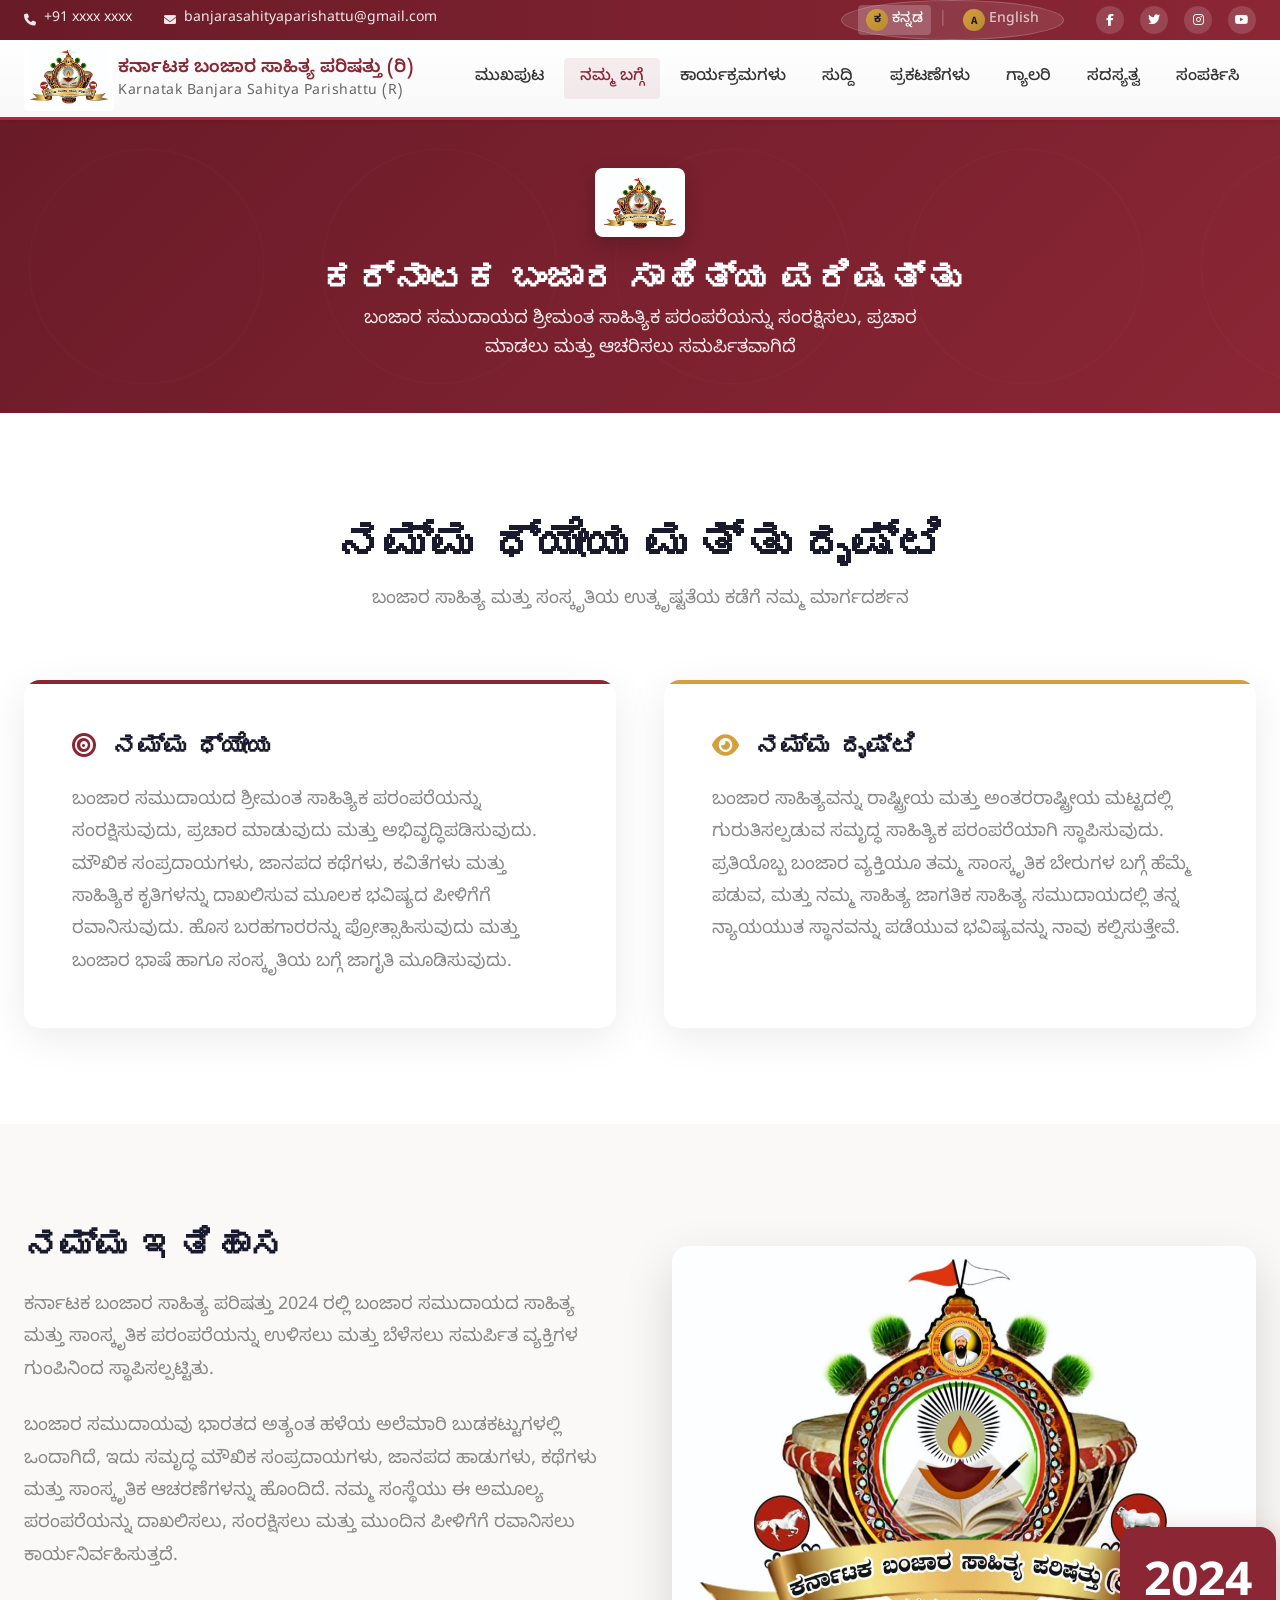
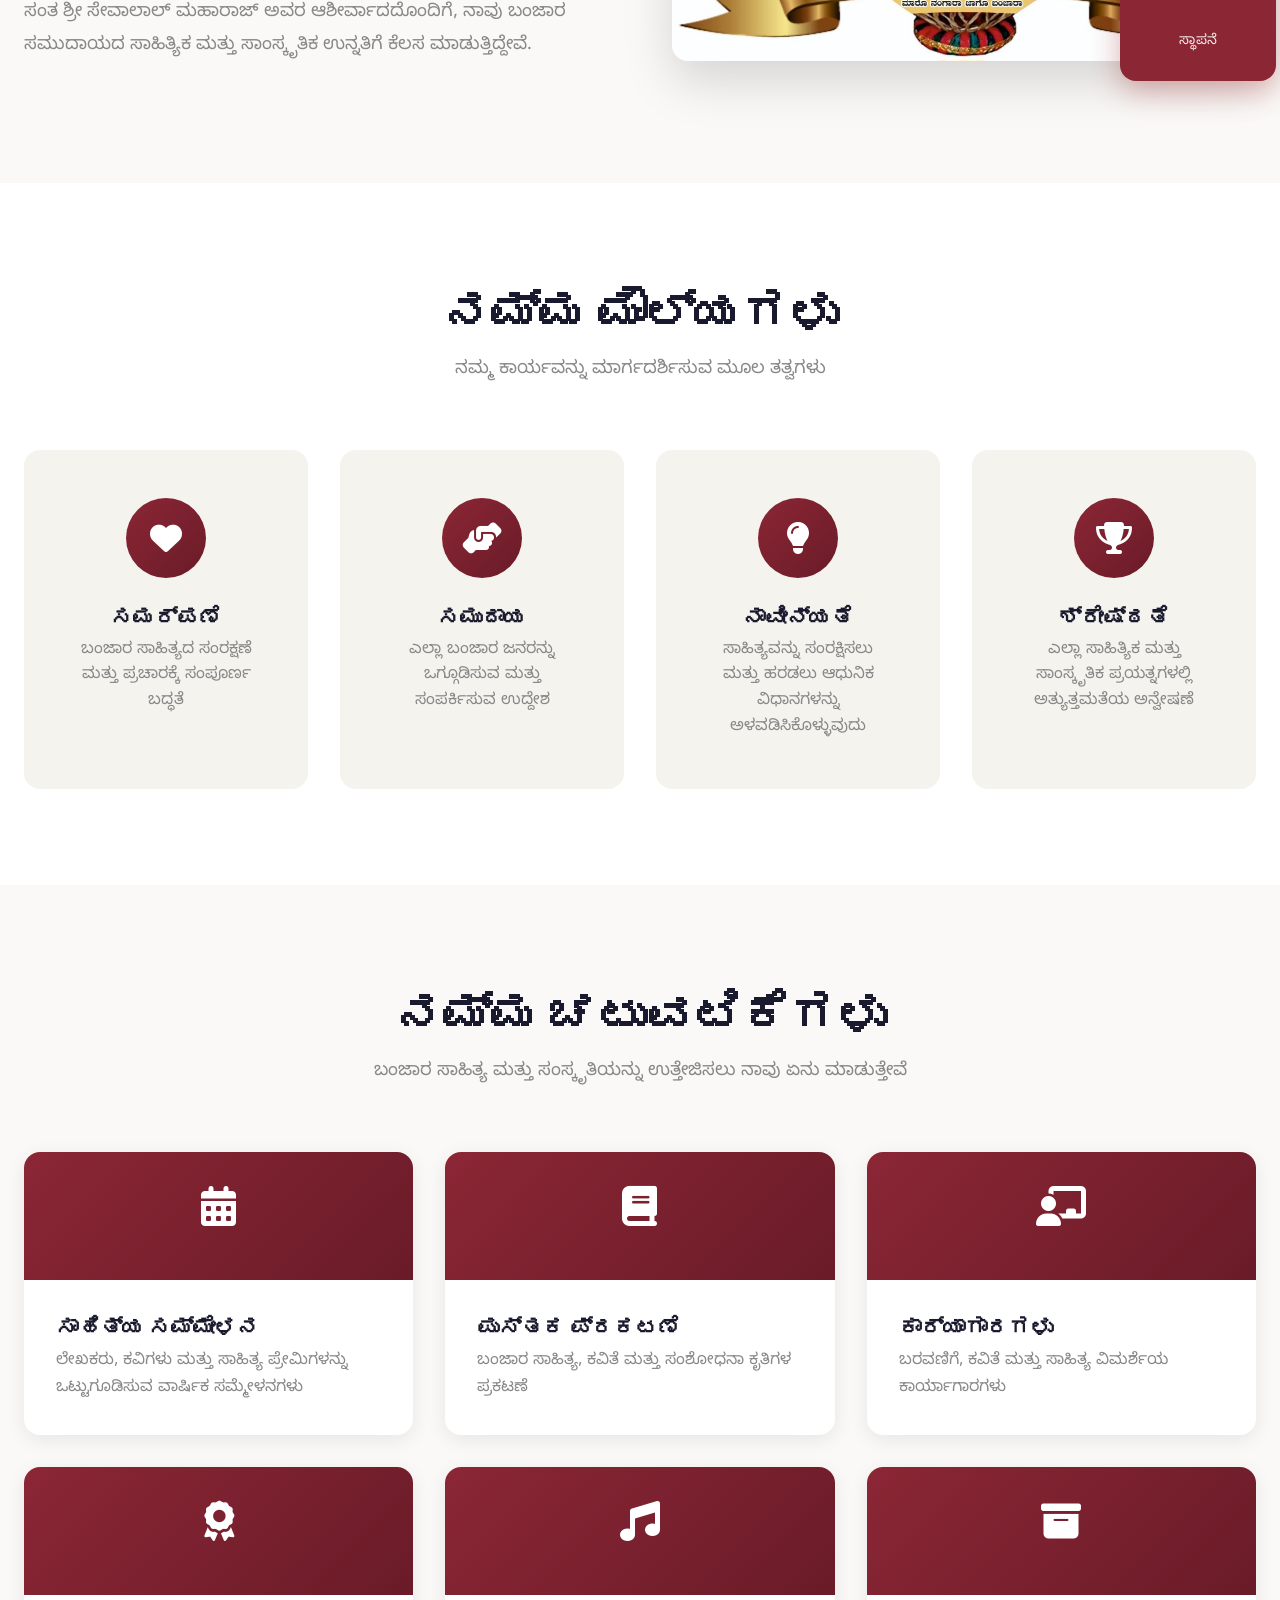
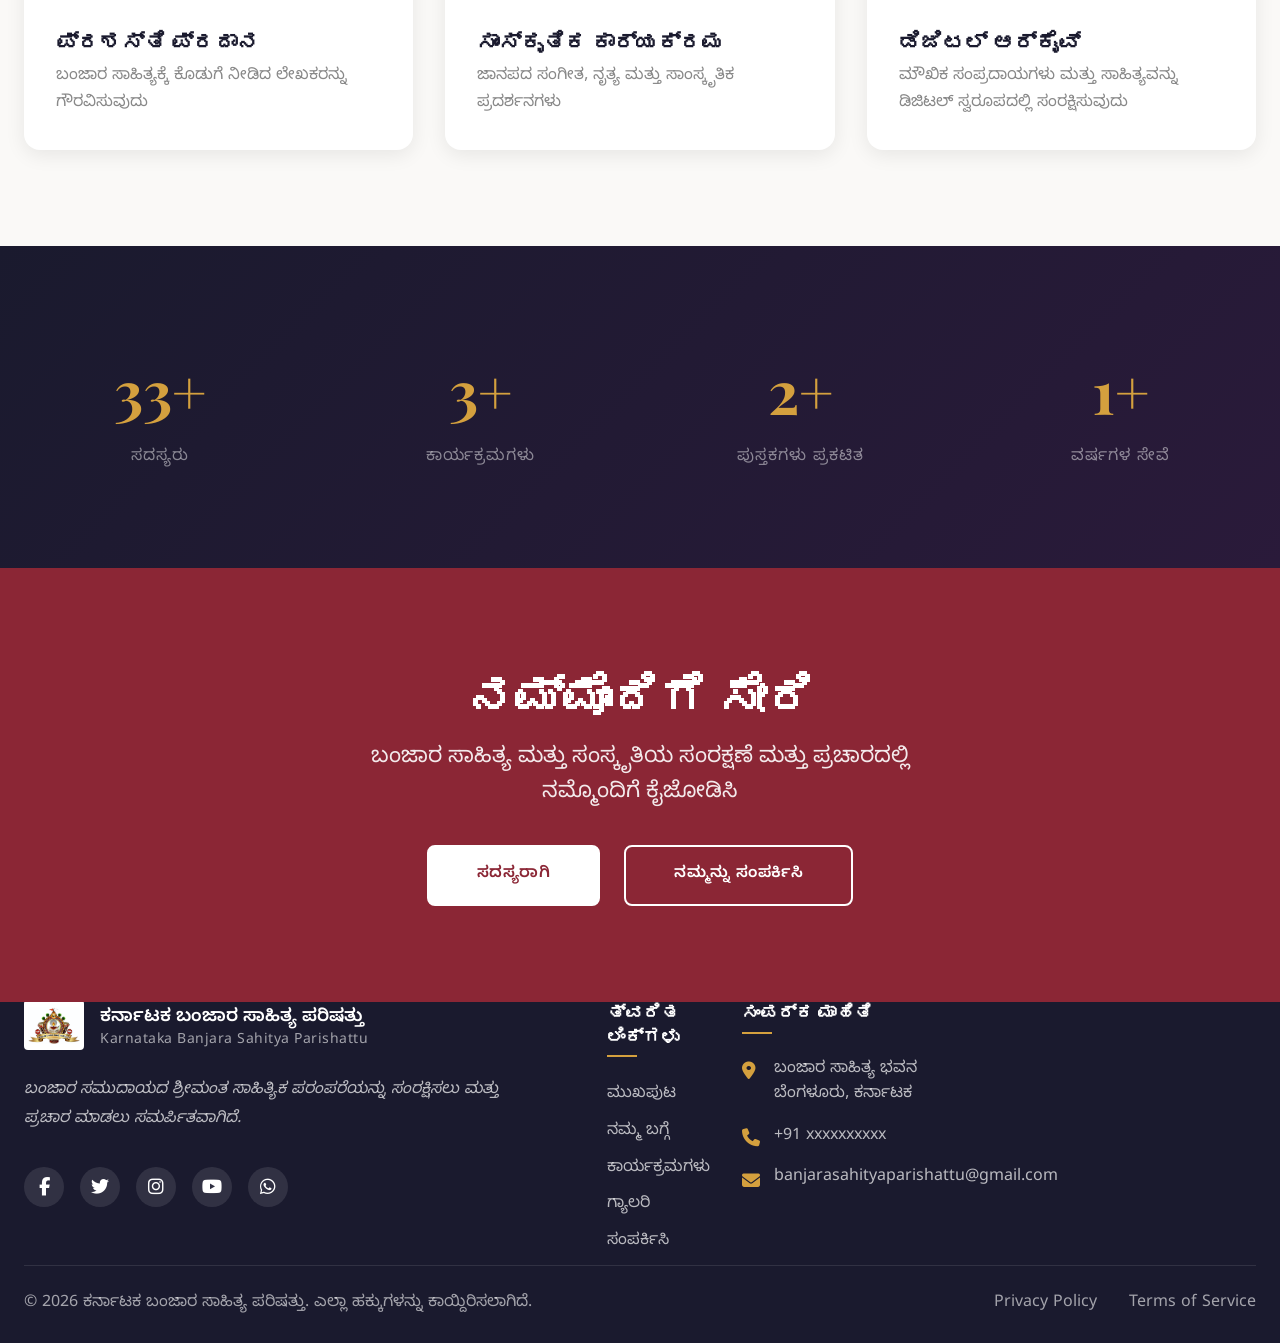
==== about.html @ 2fd374ef "latest updates related to gallery pics upload and page navigations etc" ====
<!DOCTYPE html>
<html lang="kn">
<head>
    <meta charset="UTF-8">
    <meta http-equiv="X-UA-Compatible" content="IE=edge">
    <meta name="viewport" content="width=device-width, initial-scale=1.0">
    
    <title>ನಮ್ಮ ಬಗ್ಗೆ | About Us - Karnataka Banjara Sahitya Parishattu</title>
    <meta name="description" content="Learn about Karnataka Banjara Sahitya Parishattu - our history, mission, vision, and commitment to preserving Banjara literary heritage.">
    
    <!-- Favicon -->
    <link rel="icon" type="image/png" href="images/favicon.png">
    
    <!-- Google Fonts -->
    <link rel="preconnect" href="https://fonts.googleapis.com">
    <link rel="preconnect" href="https://fonts.gstatic.com" crossorigin>
    <link href="https://fonts.googleapis.com/css2?family=Playfair+Display:wght@400;500;600;700&family=Source+Sans+Pro:wght@300;400;600;700&family=Noto+Sans+Kannada:wght@400;500;600;700&display=swap" rel="stylesheet">
    
    <!-- Font Awesome -->
    <link rel="stylesheet" href="https://cdnjs.cloudflare.com/ajax/libs/font-awesome/6.5.1/css/all.min.css">
    
    <!-- Main CSS -->
    <link rel="stylesheet" href="css/style.css">
    
    <!-- About Page Specific Styles -->
    <style>
        .about-page {
            min-height: 100vh;
            padding-top: calc(var(--header-height) + var(--top-bar-height));
            background: var(--color-off-white);
        }
        
        /* About Hero */
        .about-hero {
            background: linear-gradient(135deg, var(--color-primary-dark) 0%, var(--color-primary) 100%);
            padding: var(--space-2xl) 0;
            text-align: center;
            color: var(--color-white);
            position: relative;
            overflow: hidden;
        }
        
        .about-hero::before {
            content: '';
            position: absolute;
            top: 0;
            left: 0;
            right: 0;
            bottom: 0;
            background: url('data:image/svg+xml,<svg xmlns="http://www.w3.org/2000/svg" viewBox="0 0 100 100"><circle cx="50" cy="50" r="40" fill="none" stroke="rgba(255,255,255,0.05)" stroke-width="0.5"/></svg>') repeat;
            opacity: 0.3;
        }
        
        .about-hero .container {
            position: relative;
            z-index: 1;
        }
        
        .about-hero-logo {
            width: 90px;
            height: auto;
            border-radius: var(--radius-md);
            background: var(--color-white);
            padding: 8px;
            margin: 0 auto var(--space-md);
            box-shadow: 0 8px 20px rgba(0,0,0,0.2);
        }
        
        .about-hero h1 {
            font-size: var(--text-2xl);
            color: var(--color-white);
            margin-bottom: var(--space-sm);
        }
        
        .about-hero p {
            font-size: var(--text-base);
            opacity: 0.9;
            max-width: 600px;
            margin: 0 auto;
        }
        
        /* Content Sections */
        .about-section {
            padding: var(--space-4xl) 0;
        }
        
        .about-section:nth-child(even) {
            background: var(--color-white);
        }
        
        .about-section-header {
            text-align: center;
            margin-bottom: var(--space-3xl);
        }
        
        .about-section-header h2 {
            font-size: var(--text-3xl);
            color: var(--color-dark);
            margin-bottom: var(--space-md);
        }
        
        .about-section-header p {
            color: var(--color-text-muted);
            max-width: 600px;
            margin: 0 auto;
        }
        
        /* Mission & Vision */
        .mission-vision-grid {
            display: grid;
            grid-template-columns: repeat(2, 1fr);
            gap: var(--space-2xl);
        }
        
        .mission-card, .vision-card {
            background: var(--color-white);
            border-radius: var(--radius-lg);
            padding: var(--space-2xl);
            box-shadow: 0 10px 40px rgba(0,0,0,0.08);
            position: relative;
            overflow: hidden;
        }
        
        .mission-card::before, .vision-card::before {
            content: '';
            position: absolute;
            top: 0;
            left: 0;
            right: 0;
            height: 4px;
        }
        
        .mission-card::before {
            background: var(--color-primary);
        }
        
        .vision-card::before {
            background: var(--color-secondary);
        }
        
        .mission-card h3, .vision-card h3 {
            font-size: var(--text-xl);
            margin-bottom: var(--space-lg);
            display: flex;
            align-items: center;
            gap: var(--space-md);
        }
        
        .mission-card h3 i {
            color: var(--color-primary);
            font-size: 1.5rem;
        }
        
        .vision-card h3 i {
            color: var(--color-secondary);
            font-size: 1.5rem;
        }
        
        .mission-card p, .vision-card p {
            color: var(--color-text-muted);
            line-height: 1.8;
        }
        
        /* History Section */
        .history-content {
            display: grid;
            grid-template-columns: 1fr 1fr;
            gap: var(--space-3xl);
            align-items: center;
        }
        
        .history-text h3 {
            font-size: var(--text-2xl);
            color: var(--color-dark);
            margin-bottom: var(--space-lg);
        }
        
        .history-text p {
            color: var(--color-text-muted);
            line-height: 1.8;
            margin-bottom: var(--space-lg);
        }
        
        .history-image {
            position: relative;
        }
        
        .history-image img {
            width: 100%;
            border-radius: var(--radius-lg);
            box-shadow: 0 20px 50px rgba(0,0,0,0.15);
        }
        
        .history-badge {
            position: absolute;
            bottom: -20px;
            right: -20px;
            background: var(--color-primary);
            color: var(--color-white);
            padding: var(--space-lg);
            border-radius: var(--radius-lg);
            text-align: center;
            box-shadow: 0 10px 30px rgba(139, 0, 0, 0.3);
        }
        
        .history-badge .year {
            font-size: var(--text-3xl);
            font-weight: 700;
            display: block;
        }
        
        .history-badge .text {
            font-size: var(--text-xs);
            opacity: 0.9;
        }
        
        /* Values Section */
        .values-grid {
            display: grid;
            grid-template-columns: repeat(4, 1fr);
            gap: var(--space-xl);
        }
        
        .value-card {
            text-align: center;
            padding: var(--space-2xl);
            background: var(--color-cream);
            border-radius: var(--radius-lg);
            transition: all 0.3s ease;
        }
        
        .value-card:hover {
            transform: translateY(-10px);
            box-shadow: 0 15px 40px rgba(0,0,0,0.1);
            background: var(--color-white);
        }
        
        .value-icon {
            width: 80px;
            height: 80px;
            background: linear-gradient(135deg, var(--color-primary) 0%, var(--color-primary-dark) 100%);
            border-radius: var(--radius-full);
            display: flex;
            align-items: center;
            justify-content: center;
            margin: 0 auto var(--space-lg);
            color: var(--color-white);
            font-size: 2rem;
        }
        
        .value-card h4 {
            font-size: var(--text-lg);
            color: var(--color-dark);
            margin-bottom: var(--space-sm);
        }
        
        .value-card p {
            font-size: var(--text-sm);
            color: var(--color-text-muted);
        }
        
        /* Activities Section */
        .activities-grid {
            display: grid;
            grid-template-columns: repeat(3, 1fr);
            gap: var(--space-xl);
        }
        
        .activity-card {
            background: var(--color-white);
            border-radius: var(--radius-lg);
            overflow: hidden;
            box-shadow: 0 5px 20px rgba(0,0,0,0.08);
            transition: all 0.3s ease;
        }
        
        .activity-card:hover {
            transform: translateY(-5px);
            box-shadow: 0 15px 40px rgba(0,0,0,0.12);
        }
        
        .activity-icon {
            background: linear-gradient(135deg, var(--color-primary) 0%, var(--color-primary-dark) 100%);
            padding: var(--space-xl);
            color: var(--color-white);
            font-size: 2.5rem;
            text-align: center;
        }
        
        .activity-content {
            padding: var(--space-xl);
        }
        
        .activity-content h4 {
            font-size: var(--text-lg);
            color: var(--color-dark);
            margin-bottom: var(--space-sm);
        }
        
        .activity-content p {
            font-size: var(--text-sm);
            color: var(--color-text-muted);
            line-height: 1.7;
        }
        
        /* Stats Section */
        .stats-section {
            background: linear-gradient(135deg, var(--color-dark) 0%, #2A1A3A 100%);
            padding: var(--space-4xl) 0;
        }
        
        .stats-grid {
            display: grid;
            grid-template-columns: repeat(4, 1fr);
            gap: var(--space-2xl);
        }
        
        .stat-item {
            text-align: center;
            color: var(--color-white);
        }
        
        .stat-number {
            font-size: var(--text-4xl);
            font-weight: 700;
            color: var(--color-secondary);
            margin-bottom: var(--space-sm);
        }
        
        .stat-label {
            font-size: var(--text-sm);
            opacity: 0.8;
        }
        
        /* CTA Section */
        .cta-section {
            background: var(--color-primary);
            padding: var(--space-4xl) 0;
            text-align: center;
            color: var(--color-white);
        }
        
        .cta-section h2 {
            font-size: var(--text-3xl);
            margin-bottom: var(--space-md);
            color: var(--color-white);
        }
        
        .cta-section p {
            font-size: var(--text-lg);
            opacity: 0.9;
            max-width: 600px;
            margin: 0 auto var(--space-xl);
        }
        
        .cta-buttons {
            display: flex;
            justify-content: center;
            gap: var(--space-lg);
            flex-wrap: wrap;
        }
        
        .cta-buttons .btn {
            padding: var(--space-md) var(--space-2xl);
        }
        
        .btn-white {
            background: var(--color-white);
            color: var(--color-primary);
        }
        
        .btn-white:hover {
            background: var(--color-cream);
            transform: translateY(-2px);
        }
        
        .btn-outline-white {
            background: transparent;
            border: 2px solid var(--color-white);
            color: var(--color-white);
        }
        
        .btn-outline-white:hover {
            background: var(--color-white);
            color: var(--color-primary);
        }
        
        /* Responsive */
        @media (max-width: 1024px) {
            .values-grid {
                grid-template-columns: repeat(2, 1fr);
            }
            
            .stats-grid {
                grid-template-columns: repeat(2, 1fr);
                gap: var(--space-xl);
            }
        }
        
        @media (max-width: 768px) {
            .mission-vision-grid {
                grid-template-columns: 1fr;
            }
            
            .history-content {
                grid-template-columns: 1fr;
            }
            
            .history-image {
                order: -1;
            }
            
            .activities-grid {
                grid-template-columns: 1fr;
            }
            
            .about-hero h1 {
                font-size: var(--text-2xl);
            }
        }
        
        @media (max-width: 480px) {
            .values-grid {
                grid-template-columns: 1fr;
            }
            
            .stats-grid {
                grid-template-columns: 1fr;
            }
        }
    </style>
</head>
<body>
    
    <!-- ==================== HEADER / NAVIGATION ==================== -->
    <header class="header" id="header">
        <!-- Top Bar with Contact Info & Social Media -->
        <div class="top-bar">
            <div class="container">
                <div class="top-bar-content">
                    <div class="contact-info">
                        <span><i class="fas fa-phone"></i> +91 xxxx xxxx</span>
                        <span><i class="fas fa-envelope"></i> banjarasahityaparishattu@gmail.com</span>
                    </div>
                    <div class="top-bar-right">
                        <!-- Language Switcher -->
                        <div class="language-switcher" id="language-switcher">
                            <button class="lang-btn active" data-lang="kn" aria-label="ಕನ್ನಡ">
                                <span class="lang-flag">ಕ</span>
                                <span class="lang-name">ಕನ್ನಡ</span>
                            </button>
                            <span class="lang-divider">|</span>
                            <button class="lang-btn" data-lang="en" aria-label="English">
                                <span class="lang-flag">A</span>
                                <span class="lang-name">English</span>
                            </button>
                        </div>
                        <div class="social-icons">
                            <a href="#" aria-label="Facebook"><i class="fab fa-facebook-f"></i></a>
                            <a href="#" aria-label="Twitter"><i class="fab fa-twitter"></i></a>
                            <a href="#" aria-label="Instagram"><i class="fab fa-instagram"></i></a>
                            <a href="#" aria-label="YouTube"><i class="fab fa-youtube"></i></a>
                        </div>
                    </div>
                </div>
            </div>
        </div>
        
        <!-- Main Navigation -->
        <nav class="navbar">
            <div class="container">
                <div class="nav-content">
                    <!-- Logo -->
                    <a href="index.html" class="logo">
                        <div class="logo-icon">
                            <img src="images/HomePage/banjara-parishath-logo.jpg" alt="Karnataka Banjara Sahitya Parishattu Logo" class="logo-image">
                        </div>
                        <div class="logo-text">
                            <span class="logo-kannada">ಕರ್ನಾಟಕ ಬಂಜಾರ ಸಾಹಿತ್ಯ ಪರಿಷತ್ತು (ರಿ)</span>
                            <span class="logo-english">Karnatak Banjara Sahitya Parishattu (R)</span>
                        </div>
                    </a>
                    
                    <!-- Navigation Menu -->
                    <ul class="nav-menu" id="nav-menu">
                        <li><a href="index.html" class="nav-link" data-lang-kn="ಮುಖಪುಟ" data-lang-en="Home">ಮುಖಪುಟ</a></li>
                        <li><a href="about.html" class="nav-link active" data-lang-kn="ನಮ್ಮ ಬಗ್ಗೆ" data-lang-en="About Us">ನಮ್ಮ ಬಗ್ಗೆ</a></li>
                        <li><a href="index.html#events" class="nav-link" data-lang-kn="ಕಾರ್ಯಕ್ರಮಗಳು" data-lang-en="Events">ಕಾರ್ಯಕ್ರಮಗಳು</a></li>
                        <li><a href="index.html#news" class="nav-link" data-lang-kn="ಸುದ್ದಿ" data-lang-en="News">ಸುದ್ದಿ</a></li>
                        <li><a href="index.html#publications" class="nav-link" data-lang-kn="ಪ್ರಕಟಣೆಗಳು" data-lang-en="Publications">ಪ್ರಕಟಣೆಗಳು</a></li>
                        <li><a href="gallery.html" class="nav-link" data-lang-kn="ಗ್ಯಾಲರಿ" data-lang-en="Gallery">ಗ್ಯಾಲರಿ</a></li>
                        <li><a href="index.html#membership" class="nav-link" data-lang-kn="ಸದಸ್ಯತ್ವ" data-lang-en="Membership">ಸದಸ್ಯತ್ವ</a></li>
                        <li><a href="index.html#contact" class="nav-link" data-lang-kn="ಸಂಪರ್ಕಿಸಿ" data-lang-en="Contact">ಸಂಪರ್ಕಿಸಿ</a></li>
                    </ul>
                    
                    <!-- Hamburger Menu Button (Mobile) -->
                    <button class="hamburger" id="hamburger" aria-label="Toggle navigation menu">
                        <span class="bar"></span>
                        <span class="bar"></span>
                        <span class="bar"></span>
                    </button>
                </div>
            </div>
        </nav>
    </header>
    
    <main class="about-page">
        
        <!-- About Hero -->
        <section class="about-hero">
            <div class="container">
                <img src="images/HomePage/banjara-parishath-logo.jpg" alt="Karnataka Banjara Sahitya Parishattu Logo" class="about-hero-logo">
                <h1 data-lang-kn="ಕರ್ನಾಟಕ ಬಂಜಾರ ಸಾಹಿತ್ಯ ಪರಿಷತ್ತು" data-lang-en="Karnataka Banjara Sahitya Parishattu">ಕರ್ನಾಟಕ ಬಂಜಾರ ಸಾಹಿತ್ಯ ಪರಿಷತ್ತು</h1>
                <p data-lang-kn="ಬಂಜಾರ ಸಮುದಾಯದ ಶ್ರೀಮಂತ ಸಾಹಿತ್ಯಿಕ ಪರಂಪರೆಯನ್ನು ಸಂರಕ್ಷಿಸಲು, ಪ್ರಚಾರ ಮಾಡಲು ಮತ್ತು ಆಚರಿಸಲು ಸಮರ್ಪಿತವಾಗಿದೆ" data-lang-en="Dedicated to preserving, promoting, and celebrating the rich literary heritage of the Banjara community">ಬಂಜಾರ ಸಮುದಾಯದ ಶ್ರೀಮಂತ ಸಾಹಿತ್ಯಿಕ ಪರಂಪರೆಯನ್ನು ಸಂರಕ್ಷಿಸಲು, ಪ್ರಚಾರ ಮಾಡಲು ಮತ್ತು ಆಚರಿಸಲು ಸಮರ್ಪಿತವಾಗಿದೆ</p>
            </div>
        </section>
        
        <!-- Mission & Vision Section -->
        <section class="about-section">
            <div class="container">
                <div class="about-section-header">
                    <h2 data-lang-kn="ನಮ್ಮ ಧ್ಯೇಯ ಮತ್ತು ದೃಷ್ಟಿ" data-lang-en="Our Mission & Vision">ನಮ್ಮ ಧ್ಯೇಯ ಮತ್ತು ದೃಷ್ಟಿ</h2>
                    <p data-lang-kn="ಬಂಜಾರ ಸಾಹಿತ್ಯ ಮತ್ತು ಸಂಸ್ಕೃತಿಯ ಉತ್ಕೃಷ್ಟತೆಯ ಕಡೆಗೆ ನಮ್ಮ ಮಾರ್ಗದರ್ಶನ" data-lang-en="Guiding our path towards excellence in Banjara literature and culture">ಬಂಜಾರ ಸಾಹಿತ್ಯ ಮತ್ತು ಸಂಸ್ಕೃತಿಯ ಉತ್ಕೃಷ್ಟತೆಯ ಕಡೆಗೆ ನಮ್ಮ ಮಾರ್ಗದರ್ಶನ</p>
                </div>
                
                <div class="mission-vision-grid">
                    <div class="mission-card">
                        <h3><i class="fas fa-bullseye"></i> <span data-lang-kn="ನಮ್ಮ ಧ್ಯೇಯ" data-lang-en="Our Mission">ನಮ್ಮ ಧ್ಯೇಯ</span></h3>
                        <p data-lang-kn="ಬಂಜಾರ ಸಮುದಾಯದ ಶ್ರೀಮಂತ ಸಾಹಿತ್ಯಿಕ ಪರಂಪರೆಯನ್ನು ಸಂರಕ್ಷಿಸುವುದು, ಪ್ರಚಾರ ಮಾಡುವುದು ಮತ್ತು ಅಭಿವೃದ್ಧಿಪಡಿಸುವುದು. ಮೌಖಿಕ ಸಂಪ್ರದಾಯಗಳು, ಜಾನಪದ ಕಥೆಗಳು, ಕವಿತೆಗಳು ಮತ್ತು ಸಾಹಿತ್ಯಿಕ ಕೃತಿಗಳನ್ನು ದಾಖಲಿಸುವ ಮೂಲಕ ಭವಿಷ್ಯದ ಪೀಳಿಗೆಗೆ ರವಾನಿಸುವುದು. ಹೊಸ ಬರಹಗಾರರನ್ನು ಪ್ರೋತ್ಸಾಹಿಸುವುದು ಮತ್ತು ಬಂಜಾರ ಭಾಷೆ ಹಾಗೂ ಸಂಸ್ಕೃತಿಯ ಬಗ್ಗೆ ಜಾಗೃತಿ ಮೂಡಿಸುವುದು." data-lang-en="To preserve, promote, and develop the rich literary heritage of the Banjara community. By documenting oral traditions, folk tales, poems, and literary works, we aim to pass them on to future generations. We encourage new writers and create awareness about Banjara language and culture.">ಬಂಜಾರ ಸಮುದಾಯದ ಶ್ರೀಮಂತ ಸಾಹಿತ್ಯಿಕ ಪರಂಪರೆಯನ್ನು ಸಂರಕ್ಷಿಸುವುದು, ಪ್ರಚಾರ ಮಾಡುವುದು ಮತ್ತು ಅಭಿವೃದ್ಧಿಪಡಿಸುವುದು. ಮೌಖಿಕ ಸಂಪ್ರದಾಯಗಳು, ಜಾನಪದ ಕಥೆಗಳು, ಕವಿತೆಗಳು ಮತ್ತು ಸಾಹಿತ್ಯಿಕ ಕೃತಿಗಳನ್ನು ದಾಖಲಿಸುವ ಮೂಲಕ ಭವಿಷ್ಯದ ಪೀಳಿಗೆಗೆ ರವಾನಿಸುವುದು. ಹೊಸ ಬರಹಗಾರರನ್ನು ಪ್ರೋತ್ಸಾಹಿಸುವುದು ಮತ್ತು ಬಂಜಾರ ಭಾಷೆ ಹಾಗೂ ಸಂಸ್ಕೃತಿಯ ಬಗ್ಗೆ ಜಾಗೃತಿ ಮೂಡಿಸುವುದು.</p>
                    </div>
                    
                    <div class="vision-card">
                        <h3><i class="fas fa-eye"></i> <span data-lang-kn="ನಮ್ಮ ದೃಷ್ಟಿ" data-lang-en="Our Vision">ನಮ್ಮ ದೃಷ್ಟಿ</span></h3>
                        <p data-lang-kn="ಬಂಜಾರ ಸಾಹಿತ್ಯವನ್ನು ರಾಷ್ಟ್ರೀಯ ಮತ್ತು ಅಂತರರಾಷ್ಟ್ರೀಯ ಮಟ್ಟದಲ್ಲಿ ಗುರುತಿಸಲ್ಪಡುವ ಸಮೃದ್ಧ ಸಾಹಿತ್ಯಿಕ ಪರಂಪರೆಯಾಗಿ ಸ್ಥಾಪಿಸುವುದು. ಪ್ರತಿಯೊಬ್ಬ ಬಂಜಾರ ವ್ಯಕ್ತಿಯೂ ತಮ್ಮ ಸಾಂಸ್ಕೃತಿಕ ಬೇರುಗಳ ಬಗ್ಗೆ ಹೆಮ್ಮೆ ಪಡುವ, ಮತ್ತು ನಮ್ಮ ಸಾಹಿತ್ಯ ಜಾಗತಿಕ ಸಾಹಿತ್ಯ ಸಮುದಾಯದಲ್ಲಿ ತನ್ನ ನ್ಯಾಯಯುತ ಸ್ಥಾನವನ್ನು ಪಡೆಯುವ ಭವಿಷ್ಯವನ್ನು ನಾವು ಕಲ್ಪಿಸುತ್ತೇವೆ." data-lang-en="To establish Banjara literature as a rich literary tradition recognized at national and international levels. We envision a future where every Banjara individual takes pride in their cultural roots, and our literature gains its rightful place in the global literary community.">ಬಂಜಾರ ಸಾಹಿತ್ಯವನ್ನು ರಾಷ್ಟ್ರೀಯ ಮತ್ತು ಅಂತರರಾಷ್ಟ್ರೀಯ ಮಟ್ಟದಲ್ಲಿ ಗುರುತಿಸಲ್ಪಡುವ ಸಮೃದ್ಧ ಸಾಹಿತ್ಯಿಕ ಪರಂಪರೆಯಾಗಿ ಸ್ಥಾಪಿಸುವುದು. ಪ್ರತಿಯೊಬ್ಬ ಬಂಜಾರ ವ್ಯಕ್ತಿಯೂ ತಮ್ಮ ಸಾಂಸ್ಕೃತಿಕ ಬೇರುಗಳ ಬಗ್ಗೆ ಹೆಮ್ಮೆ ಪಡುವ, ಮತ್ತು ನಮ್ಮ ಸಾಹಿತ್ಯ ಜಾಗತಿಕ ಸಾಹಿತ್ಯ ಸಮುದಾಯದಲ್ಲಿ ತನ್ನ ನ್ಯಾಯಯುತ ಸ್ಥಾನವನ್ನು ಪಡೆಯುವ ಭವಿಷ್ಯವನ್ನು ನಾವು ಕಲ್ಪಿಸುತ್ತೇವೆ.</p>
                    </div>
                </div>
            </div>
        </section>
        
        <!-- History Section -->
        <section class="about-section">
            <div class="container">
                <div class="history-content">
                    <div class="history-text">
                        <h3 data-lang-kn="ನಮ್ಮ ಇತಿಹಾಸ" data-lang-en="Our History">ನಮ್ಮ ಇತಿಹಾಸ</h3>
                        <p data-lang-kn="ಕರ್ನಾಟಕ ಬಂಜಾರ ಸಾಹಿತ್ಯ ಪರಿಷತ್ತು 2024 ರಲ್ಲಿ ಬಂಜಾರ ಸಮುದಾಯದ ಸಾಹಿತ್ಯ ಮತ್ತು ಸಾಂಸ್ಕೃತಿಕ ಪರಂಪರೆಯನ್ನು ಉಳಿಸಲು ಮತ್ತು ಬೆಳೆಸಲು ಸಮರ್ಪಿತ ವ್ಯಕ್ತಿಗಳ ಗುಂಪಿನಿಂದ ಸ್ಥಾಪಿಸಲ್ಪಟ್ಟಿತು." data-lang-en="Karnataka Banjara Sahitya Parishattu was established in 2024 by a group of dedicated individuals committed to preserving and nurturing the literary and cultural heritage of the Banjara community.">ಕರ್ನಾಟಕ ಬಂಜಾರ ಸಾಹಿತ್ಯ ಪರಿಷತ್ತು 2024 ರಲ್ಲಿ ಬಂಜಾರ ಸಮುದಾಯದ ಸಾಹಿತ್ಯ ಮತ್ತು ಸಾಂಸ್ಕೃತಿಕ ಪರಂಪರೆಯನ್ನು ಉಳಿಸಲು ಮತ್ತು ಬೆಳೆಸಲು ಸಮರ್ಪಿತ ವ್ಯಕ್ತಿಗಳ ಗುಂಪಿನಿಂದ ಸ್ಥಾಪಿಸಲ್ಪಟ್ಟಿತು.</p>
                        <p data-lang-kn="ಬಂಜಾರ ಸಮುದಾಯವು ಭಾರತದ ಅತ್ಯಂತ ಹಳೆಯ ಅಲೆಮಾರಿ ಬುಡಕಟ್ಟುಗಳಲ್ಲಿ ಒಂದಾಗಿದೆ, ಇದು ಸಮೃದ್ಧ ಮೌಖಿಕ ಸಂಪ್ರದಾಯಗಳು, ಜಾನಪದ ಹಾಡುಗಳು, ಕಥೆಗಳು ಮತ್ತು ಸಾಂಸ್ಕೃತಿಕ ಆಚರಣೆಗಳನ್ನು ಹೊಂದಿದೆ. ನಮ್ಮ ಸಂಸ್ಥೆಯು ಈ ಅಮೂಲ್ಯ ಪರಂಪರೆಯನ್ನು ದಾಖಲಿಸಲು, ಸಂರಕ್ಷಿಸಲು ಮತ್ತು ಮುಂದಿನ ಪೀಳಿಗೆಗೆ ರವಾನಿಸಲು ಕಾರ್ಯನಿರ್ವಹಿಸುತ್ತದೆ." data-lang-en="The Banjara community is one of the oldest nomadic tribes in India, possessing rich oral traditions, folk songs, stories, and cultural practices. Our organization works to document, preserve, and pass on this invaluable heritage to future generations.">ಬಂಜಾರ ಸಮುದಾಯವು ಭಾರತದ ಅತ್ಯಂತ ಹಳೆಯ ಅಲೆಮಾರಿ ಬುಡಕಟ್ಟುಗಳಲ್ಲಿ ಒಂದಾಗಿದೆ, ಇದು ಸಮೃದ್ಧ ಮೌಖಿಕ ಸಂಪ್ರದಾಯಗಳು, ಜಾನಪದ ಹಾಡುಗಳು, ಕಥೆಗಳು ಮತ್ತು ಸಾಂಸ್ಕೃತಿಕ ಆಚರಣೆಗಳನ್ನು ಹೊಂದಿದೆ. ನಮ್ಮ ಸಂಸ್ಥೆಯು ಈ ಅಮೂಲ್ಯ ಪರಂಪರೆಯನ್ನು ದಾಖಲಿಸಲು, ಸಂರಕ್ಷಿಸಲು ಮತ್ತು ಮುಂದಿನ ಪೀಳಿಗೆಗೆ ರವಾನಿಸಲು ಕಾರ್ಯನಿರ್ವಹಿಸುತ್ತದೆ.</p>
                        <p data-lang-kn="ಸಂತ ಶ್ರೀ ಸೇವಾಲಾಲ್ ಮಹಾರಾಜ್ ಅವರ ಆಶೀರ್ವಾದದೊಂದಿಗೆ, ನಾವು ಬಂಜಾರ ಸಮುದಾಯದ ಸಾಹಿತ್ಯಿಕ ಮತ್ತು ಸಾಂಸ್ಕೃತಿಕ ಉನ್ನತಿಗೆ ಕೆಲಸ ಮಾಡುತ್ತಿದ್ದೇವೆ." data-lang-en="With the blessings of Sant Shree Sevalal Maharaj, we are working towards the literary and cultural upliftment of the Banjara community.">ಸಂತ ಶ್ರೀ ಸೇವಾಲಾಲ್ ಮಹಾರಾಜ್ ಅವರ ಆಶೀರ್ವಾದದೊಂದಿಗೆ, ನಾವು ಬಂಜಾರ ಸಮುದಾಯದ ಸಾಹಿತ್ಯಿಕ ಮತ್ತು ಸಾಂಸ್ಕೃತಿಕ ಉನ್ನತಿಗೆ ಕೆಲಸ ಮಾಡುತ್ತಿದ್ದೇವೆ.</p>
                    </div>
                    <div class="history-image">
                        <img src="images/HomePage/banjara-parishath-logo.jpg" alt="Karnataka Banjara Sahitya Parishattu">
                        <div class="history-badge">
                            <span class="year">2024</span>
                            <span class="text" data-lang-kn="ಸ್ಥಾಪನೆ" data-lang-en="Established">ಸ್ಥಾಪನೆ</span>
                        </div>
                    </div>
                </div>
            </div>
        </section>
        
        <!-- Values Section -->
        <section class="about-section">
            <div class="container">
                <div class="about-section-header">
                    <h2 data-lang-kn="ನಮ್ಮ ಮೌಲ್ಯಗಳು" data-lang-en="Our Values">ನಮ್ಮ ಮೌಲ್ಯಗಳು</h2>
                    <p data-lang-kn="ನಮ್ಮ ಕಾರ್ಯವನ್ನು ಮಾರ್ಗದರ್ಶಿಸುವ ಮೂಲ ತತ್ವಗಳು" data-lang-en="The core principles that guide our work">ನಮ್ಮ ಕಾರ್ಯವನ್ನು ಮಾರ್ಗದರ್ಶಿಸುವ ಮೂಲ ತತ್ವಗಳು</p>
                </div>
                
                <div class="values-grid">
                    <div class="value-card">
                        <div class="value-icon"><i class="fas fa-heart"></i></div>
                        <h4 data-lang-kn="ಸಮರ್ಪಣೆ" data-lang-en="Dedication">ಸಮರ್ಪಣೆ</h4>
                        <p data-lang-kn="ಬಂಜಾರ ಸಾಹಿತ್ಯದ ಸಂರಕ್ಷಣೆ ಮತ್ತು ಪ್ರಚಾರಕ್ಕೆ ಸಂಪೂರ್ಣ ಬದ್ಧತೆ" data-lang-en="Complete commitment to preservation and promotion of Banjara literature">ಬಂಜಾರ ಸಾಹಿತ್ಯದ ಸಂರಕ್ಷಣೆ ಮತ್ತು ಪ್ರಚಾರಕ್ಕೆ ಸಂಪೂರ್ಣ ಬದ್ಧತೆ</p>
                    </div>
                    <div class="value-card">
                        <div class="value-icon"><i class="fas fa-hands-helping"></i></div>
                        <h4 data-lang-kn="ಸಮುದಾಯ" data-lang-en="Community">ಸಮುದಾಯ</h4>
                        <p data-lang-kn="ಎಲ್ಲಾ ಬಂಜಾರ ಜನರನ್ನು ಒಗ್ಗೂಡಿಸುವ ಮತ್ತು ಸಂಪರ್ಕಿಸುವ ಉದ್ದೇಶ" data-lang-en="Bringing together and connecting all Banjara people">ಎಲ್ಲಾ ಬಂಜಾರ ಜನರನ್ನು ಒಗ್ಗೂಡಿಸುವ ಮತ್ತು ಸಂಪರ್ಕಿಸುವ ಉದ್ದೇಶ</p>
                    </div>
                    <div class="value-card">
                        <div class="value-icon"><i class="fas fa-lightbulb"></i></div>
                        <h4 data-lang-kn="ನಾವೀನ್ಯತೆ" data-lang-en="Innovation">ನಾವೀನ್ಯತೆ</h4>
                        <p data-lang-kn="ಸಾಹಿತ್ಯವನ್ನು ಸಂರಕ್ಷಿಸಲು ಮತ್ತು ಹರಡಲು ಆಧುನಿಕ ವಿಧಾನಗಳನ್ನು ಅಳವಡಿಸಿಕೊಳ್ಳುವುದು" data-lang-en="Adopting modern methods to preserve and spread literature">ಸಾಹಿತ್ಯವನ್ನು ಸಂರಕ್ಷಿಸಲು ಮತ್ತು ಹರಡಲು ಆಧುನಿಕ ವಿಧಾನಗಳನ್ನು ಅಳವಡಿಸಿಕೊಳ್ಳುವುದು</p>
                    </div>
                    <div class="value-card">
                        <div class="value-icon"><i class="fas fa-trophy"></i></div>
                        <h4 data-lang-kn="ಶ್ರೇಷ್ಠತೆ" data-lang-en="Excellence">ಶ್ರೇಷ್ಠತೆ</h4>
                        <p data-lang-kn="ಎಲ್ಲಾ ಸಾಹಿತ್ಯಿಕ ಮತ್ತು ಸಾಂಸ್ಕೃತಿಕ ಪ್ರಯತ್ನಗಳಲ್ಲಿ ಅತ್ಯುತ್ತಮತೆಯ ಅನ್ವೇಷಣೆ" data-lang-en="Pursuit of the highest quality in all literary and cultural endeavors">ಎಲ್ಲಾ ಸಾಹಿತ್ಯಿಕ ಮತ್ತು ಸಾಂಸ್ಕೃತಿಕ ಪ್ರಯತ್ನಗಳಲ್ಲಿ ಅತ್ಯುತ್ತಮತೆಯ ಅನ್ವೇಷಣೆ</p>
                    </div>
                </div>
            </div>
        </section>
        
        <!-- Activities Section -->
        <section class="about-section">
            <div class="container">
                <div class="about-section-header">
                    <h2 data-lang-kn="ನಮ್ಮ ಚಟುವಟಿಕೆಗಳು" data-lang-en="Our Activities">ನಮ್ಮ ಚಟುವಟಿಕೆಗಳು</h2>
                    <p data-lang-kn="ಬಂಜಾರ ಸಾಹಿತ್ಯ ಮತ್ತು ಸಂಸ್ಕೃತಿಯನ್ನು ಉತ್ತೇಜಿಸಲು ನಾವು ಏನು ಮಾಡುತ್ತೇವೆ" data-lang-en="What we do to promote Banjara literature and culture">ಬಂಜಾರ ಸಾಹಿತ್ಯ ಮತ್ತು ಸಂಸ್ಕೃತಿಯನ್ನು ಉತ್ತೇಜಿಸಲು ನಾವು ಏನು ಮಾಡುತ್ತೇವೆ</p>
                </div>
                
                <div class="activities-grid">
                    <div class="activity-card">
                        <div class="activity-icon"><i class="fas fa-calendar-alt"></i></div>
                        <div class="activity-content">
                            <h4 data-lang-kn="ಸಾಹಿತ್ಯ ಸಮ್ಮೇಳನ" data-lang-en="Literary Conference">ಸಾಹಿತ್ಯ ಸಮ್ಮೇಳನ</h4>
                            <p data-lang-kn="ಲೇಖಕರು, ಕವಿಗಳು ಮತ್ತು ಸಾಹಿತ್ಯ ಪ್ರೇಮಿಗಳನ್ನು ಒಟ್ಟುಗೂಡಿಸುವ ವಾರ್ಷಿಕ ಸಮ್ಮೇಳನಗಳು" data-lang-en="Annual conferences bringing together writers, poets, and literature enthusiasts">ಲೇಖಕರು, ಕವಿಗಳು ಮತ್ತು ಸಾಹಿತ್ಯ ಪ್ರೇಮಿಗಳನ್ನು ಒಟ್ಟುಗೂಡಿಸುವ ವಾರ್ಷಿಕ ಸಮ್ಮೇಳನಗಳು</p>
                        </div>
                    </div>
                    <div class="activity-card">
                        <div class="activity-icon"><i class="fas fa-book"></i></div>
                        <div class="activity-content">
                            <h4 data-lang-kn="ಪುಸ್ತಕ ಪ್ರಕಟಣೆ" data-lang-en="Book Publication">ಪುಸ್ತಕ ಪ್ರಕಟಣೆ</h4>
                            <p data-lang-kn="ಬಂಜಾರ ಸಾಹಿತ್ಯ, ಕವಿತೆ ಮತ್ತು ಸಂಶೋಧನಾ ಕೃತಿಗಳ ಪ್ರಕಟಣೆ" data-lang-en="Publishing Banjara literature, poetry, and research works">ಬಂಜಾರ ಸಾಹಿತ್ಯ, ಕವಿತೆ ಮತ್ತು ಸಂಶೋಧನಾ ಕೃತಿಗಳ ಪ್ರಕಟಣೆ</p>
                        </div>
                    </div>
                    <div class="activity-card">
                        <div class="activity-icon"><i class="fas fa-chalkboard-teacher"></i></div>
                        <div class="activity-content">
                            <h4 data-lang-kn="ಕಾರ್ಯಾಗಾರಗಳು" data-lang-en="Workshops">ಕಾರ್ಯಾಗಾರಗಳು</h4>
                            <p data-lang-kn="ಬರವಣಿಗೆ, ಕವಿತೆ ಮತ್ತು ಸಾಹಿತ್ಯ ವಿಮರ್ಶೆಯ ಕಾರ್ಯಾಗಾರಗಳು" data-lang-en="Workshops on writing, poetry, and literary criticism">ಬರವಣಿಗೆ, ಕವಿತೆ ಮತ್ತು ಸಾಹಿತ್ಯ ವಿಮರ್ಶೆಯ ಕಾರ್ಯಾಗಾರಗಳು</p>
                        </div>
                    </div>
                    <div class="activity-card">
                        <div class="activity-icon"><i class="fas fa-award"></i></div>
                        <div class="activity-content">
                            <h4 data-lang-kn="ಪ್ರಶಸ್ತಿ ಪ್ರದಾನ" data-lang-en="Award Ceremony">ಪ್ರಶಸ್ತಿ ಪ್ರದಾನ</h4>
                            <p data-lang-kn="ಬಂಜಾರ ಸಾಹಿತ್ಯಕ್ಕೆ ಕೊಡುಗೆ ನೀಡಿದ ಲೇಖಕರನ್ನು ಗೌರವಿಸುವುದು" data-lang-en="Honoring writers who have contributed to Banjara literature">ಬಂಜಾರ ಸಾಹಿತ್ಯಕ್ಕೆ ಕೊಡುಗೆ ನೀಡಿದ ಲೇಖಕರನ್ನು ಗೌರವಿಸುವುದು</p>
                        </div>
                    </div>
                    <div class="activity-card">
                        <div class="activity-icon"><i class="fas fa-music"></i></div>
                        <div class="activity-content">
                            <h4 data-lang-kn="ಸಾಂಸ್ಕೃತಿಕ ಕಾರ್ಯಕ್ರಮ" data-lang-en="Cultural Programs">ಸಾಂಸ್ಕೃತಿಕ ಕಾರ್ಯಕ್ರಮ</h4>
                            <p data-lang-kn="ಜಾನಪದ ಸಂಗೀತ, ನೃತ್ಯ ಮತ್ತು ಸಾಂಸ್ಕೃತಿಕ ಪ್ರದರ್ಶನಗಳು" data-lang-en="Folk music, dance, and cultural performances">ಜಾನಪದ ಸಂಗೀತ, ನೃತ್ಯ ಮತ್ತು ಸಾಂಸ್ಕೃತಿಕ ಪ್ರದರ್ಶನಗಳು</p>
                        </div>
                    </div>
                    <div class="activity-card">
                        <div class="activity-icon"><i class="fas fa-archive"></i></div>
                        <div class="activity-content">
                            <h4 data-lang-kn="ಡಿಜಿಟಲ್ ಆರ್ಕೈವ್" data-lang-en="Digital Archive">ಡಿಜಿಟಲ್ ಆರ್ಕೈವ್</h4>
                            <p data-lang-kn="ಮೌಖಿಕ ಸಂಪ್ರದಾಯಗಳು ಮತ್ತು ಸಾಹಿತ್ಯವನ್ನು ಡಿಜಿಟಲ್ ಸ್ವರೂಪದಲ್ಲಿ ಸಂರಕ್ಷಿಸುವುದು" data-lang-en="Preserving oral traditions and literature in digital format">ಮೌಖಿಕ ಸಂಪ್ರದಾಯಗಳು ಮತ್ತು ಸಾಹಿತ್ಯವನ್ನು ಡಿಜಿಟಲ್ ಸ್ವರೂಪದಲ್ಲಿ ಸಂರಕ್ಷಿಸುವುದು</p>
                        </div>
                    </div>
                </div>
            </div>
        </section>
        
        <!-- Stats Section -->
        <section class="stats-section">
            <div class="container">
                <div class="stats-grid">
                    <div class="stat-item">
                        <div class="stat-number">100+</div>
                        <div class="stat-label" data-lang-kn="ಸದಸ್ಯರು" data-lang-en="Members">ಸದಸ್ಯರು</div>
                    </div>
                    <div class="stat-item">
                        <div class="stat-number">10+</div>
                        <div class="stat-label" data-lang-kn="ಕಾರ್ಯಕ್ರಮಗಳು" data-lang-en="Events Organized">ಕಾರ್ಯಕ್ರಮಗಳು</div>
                    </div>
                    <div class="stat-item">
                        <div class="stat-number">5+</div>
                        <div class="stat-label" data-lang-kn="ಪುಸ್ತಕಗಳು ಪ್ರಕಟಿತ" data-lang-en="Books Published">ಪುಸ್ತಕಗಳು ಪ್ರಕಟಿತ</div>
                    </div>
                    <div class="stat-item">
                        <div class="stat-number">2+</div>
                        <div class="stat-label" data-lang-kn="ವರ್ಷಗಳ ಸೇವೆ" data-lang-en="Years of Service">ವರ್ಷಗಳ ಸೇವೆ</div>
                    </div>
                </div>
            </div>
        </section>
        
        <!-- CTA Section -->
        <section class="cta-section">
            <div class="container">
                <h2 data-lang-kn="ನಮ್ಮೊಂದಿಗೆ ಸೇರಿ" data-lang-en="Join Us">ನಮ್ಮೊಂದಿಗೆ ಸೇರಿ</h2>
                <p data-lang-kn="ಬಂಜಾರ ಸಾಹಿತ್ಯ ಮತ್ತು ಸಂಸ್ಕೃತಿಯ ಸಂರಕ್ಷಣೆ ಮತ್ತು ಪ್ರಚಾರದಲ್ಲಿ ನಮ್ಮೊಂದಿಗೆ ಕೈಜೋಡಿಸಿ" data-lang-en="Join hands with us in preserving and promoting Banjara literature and culture">ಬಂಜಾರ ಸಾಹಿತ್ಯ ಮತ್ತು ಸಂಸ್ಕೃತಿಯ ಸಂರಕ್ಷಣೆ ಮತ್ತು ಪ್ರಚಾರದಲ್ಲಿ ನಮ್ಮೊಂದಿಗೆ ಕೈಜೋಡಿಸಿ</p>
                <div class="cta-buttons">
                    <a href="register.html" class="btn btn-white">
                        <span data-lang-kn="ಸದಸ್ಯರಾಗಿ" data-lang-en="Become a Member">ಸದಸ್ಯರಾಗಿ</span>
                    </a>
                    <a href="index.html#contact" class="btn btn-outline-white">
                        <span data-lang-kn="ನಮ್ಮನ್ನು ಸಂಪರ್ಕಿಸಿ" data-lang-en="Contact Us">ನಮ್ಮನ್ನು ಸಂಪರ್ಕಿಸಿ</span>
                    </a>
                </div>
            </div>
        </section>
        
    </main>
    
    <!-- ==================== FOOTER ==================== -->
    <footer class="footer">
        <div class="container">
            <div class="footer-main">
                <div class="footer-brand">
                    <a href="index.html" class="footer-logo">
                        <div class="logo-icon">
                            <img src="images/HomePage/banjara-parishath-logo.jpg" alt="Karnataka Banjara Sahitya Parishattu Logo" class="footer-logo-img">
                        </div>
                        <div class="logo-text">
                            <span class="logo-kannada">ಕರ್ನಾಟಕ ಬಂಜಾರ ಸಾಹಿತ್ಯ ಪರಿಷತ್ತು</span>
                            <span class="logo-english">Karnataka Banjara Sahitya Parishattu</span>
                        </div>
                    </a>
                    <p class="footer-description" data-lang-kn="ಬಂಜಾರ ಸಮುದಾಯದ ಶ್ರೀಮಂತ ಸಾಹಿತ್ಯಿಕ ಪರಂಪರೆಯನ್ನು ಸಂರಕ್ಷಿಸಲು ಮತ್ತು ಪ್ರಚಾರ ಮಾಡಲು ಸಮರ್ಪಿತವಾಗಿದೆ." data-lang-en="Dedicated to preserving and promoting the rich literary heritage of the Banjara community.">
                        ಬಂಜಾರ ಸಮುದಾಯದ ಶ್ರೀಮಂತ ಸಾಹಿತ್ಯಿಕ ಪರಂಪರೆಯನ್ನು ಸಂರಕ್ಷಿಸಲು ಮತ್ತು ಪ್ರಚಾರ ಮಾಡಲು ಸಮರ್ಪಿತವಾಗಿದೆ.
                    </p>
                    <div class="footer-social">
                        <a href="#" aria-label="Facebook"><i class="fab fa-facebook-f"></i></a>
                        <a href="#" aria-label="Twitter"><i class="fab fa-twitter"></i></a>
                        <a href="#" aria-label="Instagram"><i class="fab fa-instagram"></i></a>
                        <a href="#" aria-label="YouTube"><i class="fab fa-youtube"></i></a>
                        <a href="#" aria-label="WhatsApp"><i class="fab fa-whatsapp"></i></a>
                    </div>
                </div>
                
                <div class="footer-links">
                    <div class="footer-column">
                        <h4 data-lang-kn="ತ್ವರಿತ ಲಿಂಕ್‌ಗಳು" data-lang-en="Quick Links">ತ್ವರಿತ ಲಿಂಕ್‌ಗಳು</h4>
                        <ul>
                            <li><a href="index.html" data-lang-kn="ಮುಖಪುಟ" data-lang-en="Home">ಮುಖಪುಟ</a></li>
                            <li><a href="about.html" data-lang-kn="ನಮ್ಮ ಬಗ್ಗೆ" data-lang-en="About Us">ನಮ್ಮ ಬಗ್ಗೆ</a></li>
                            <li><a href="index.html#events" data-lang-kn="ಕಾರ್ಯಕ್ರಮಗಳು" data-lang-en="Events">ಕಾರ್ಯಕ್ರಮಗಳು</a></li>
                            <li><a href="gallery.html" data-lang-kn="ಗ್ಯಾಲರಿ" data-lang-en="Gallery">ಗ್ಯಾಲರಿ</a></li>
                            <li><a href="index.html#contact" data-lang-kn="ಸಂಪರ್ಕಿಸಿ" data-lang-en="Contact">ಸಂಪರ್ಕಿಸಿ</a></li>
                        </ul>
                    </div>
                    
                    <div class="footer-column">
                        <h4 data-lang-kn="ಸಂಪರ್ಕ ಮಾಹಿತಿ" data-lang-en="Contact Info">ಸಂಪರ್ಕ ಮಾಹಿತಿ</h4>
                        <ul class="footer-contact">
                            <li>
                                <i class="fas fa-map-marker-alt"></i>
                                <span data-lang-kn="ಬಂಜಾರ ಸಾಹಿತ್ಯ ಭವನ<br>ಬೆಂಗಳೂರು, ಕರ್ನಾಟಕ" data-lang-en="Banjara Sahitya Bhavan<br>Bengaluru, Karnataka">ಬಂಜಾರ ಸಾಹಿತ್ಯ ಭವನ<br>ಬೆಂಗಳೂರು, ಕರ್ನಾಟಕ</span>
                            </li>
                            <li>
                                <i class="fas fa-phone"></i>
                                <span>+91 xxxxxxxxxx</span>
                            </li>
                            <li style="align-items: center;">
                                <i class="fas fa-envelope"></i>
                                <span>banjarasahityaparishattu@gmail.com</span>
                            </li>
                        </ul>
                    </div>
                </div>
            </div>
            
            <div class="footer-bottom">
                <div class="footer-bottom-content">
                    <p class="copyright" data-lang-kn="© 2026 ಕರ್ನಾಟಕ ಬಂಜಾರ ಸಾಹಿತ್ಯ ಪರಿಷತ್ತು. ಎಲ್ಲಾ ಹಕ್ಕುಗಳನ್ನು ಕಾಯ್ದಿರಿಸಲಾಗಿದೆ." data-lang-en="© 2026 Karnataka Banjara Sahitya Parishattu. All Rights Reserved.">
                        © 2026 ಕರ್ನಾಟಕ ಬಂಜಾರ ಸಾಹಿತ್ಯ ಪರಿಷತ್ತು. ಎಲ್ಲಾ ಹಕ್ಕುಗಳನ್ನು ಕಾಯ್ದಿರಿಸಲಾಗಿದೆ.
                    </p>
                    <ul class="footer-legal">
                        <li><a href="#">Privacy Policy</a></li>
                        <li><a href="#">Terms of Service</a></li>
                    </ul>
                </div>
            </div>
        </div>
    </footer>

    <!-- Back to Top Button -->
    <button class="back-to-top" id="backToTop" aria-label="Back to top">
        <i class="fas fa-chevron-up"></i>
    </button>

    <!-- Main JavaScript -->
    <script src="js/script.js"></script>
</body>
</html>
---- css/style.css ----
/* ================================================================
   BANJARA SAHITYA PARISHATTU - Main Stylesheet
   A beautiful, modern website for the Banjara Literary Council
   ================================================================ */

/* ==================== CSS CUSTOM PROPERTIES (Variables) ==================== */
:root {
    /* Primary Color Palette - Inspired by Banjara culture
       Deep maroon/red representing strength and tradition */
    --color-primary: #8B2635;
    --color-primary-dark: #6A1B28;
    --color-primary-light: #A83244;
    
    /* Secondary - Warm saffron/gold representing spirituality */
    --color-secondary: #D4A03E;
    --color-secondary-dark: #B8892F;
    --color-secondary-light: #E5B856;
    
    /* Accent - Deep teal for contrast */
    --color-accent: #1A5F5F;
    --color-accent-light: #237878;
    
    /* Neutral Colors */
    --color-dark: #1A1A2E;
    --color-dark-soft: #2D2D44;
    --color-text: #333333;
    --color-text-light: #666666;
    --color-text-muted: #888888;
    
    /* Light/Background Colors */
    --color-white: #FFFFFF;
    --color-off-white: #FAF9F7;
    --color-cream: #F5F3EE;
    --color-light-gray: #E8E6E1;
    
    /* Typography */
    --font-heading: 'Playfair Display', Georgia, serif;
    --font-body: 'Source Sans Pro', 'Segoe UI', sans-serif;
    --font-kannada: 'Noto Sans Kannada', sans-serif;
    
    /* Font Sizes (using clamp for responsiveness) */
    --text-xs: clamp(0.75rem, 0.7rem + 0.25vw, 0.875rem);
    --text-sm: clamp(0.875rem, 0.8rem + 0.375vw, 1rem);
    --text-base: clamp(1rem, 0.925rem + 0.375vw, 1.125rem);
    --text-lg: clamp(1.125rem, 1rem + 0.625vw, 1.375rem);
    --text-xl: clamp(1.25rem, 1.1rem + 0.75vw, 1.625rem);
    --text-2xl: clamp(1.5rem, 1.25rem + 1.25vw, 2.25rem);
    --text-3xl: clamp(1.875rem, 1.5rem + 1.875vw, 3rem);
    --text-4xl: clamp(2.25rem, 1.75rem + 2.5vw, 4rem);
    
    /* Spacing */
    --space-xs: 0.25rem;
    --space-sm: 0.5rem;
    --space-md: 1rem;
    --space-lg: 1.5rem;
    --space-xl: 2rem;
    --space-2xl: 3rem;
    --space-3xl: 4rem;
    --space-4xl: 6rem;
    
    /* Borders & Shadows */
    --radius-sm: 4px;
    --radius-md: 8px;
    --radius-lg: 16px;
    --radius-full: 50%;
    
    --shadow-sm: 0 2px 4px rgba(0, 0, 0, 0.08);
    --shadow-md: 0 4px 12px rgba(0, 0, 0, 0.1);
    --shadow-lg: 0 8px 24px rgba(0, 0, 0, 0.12);
    --shadow-xl: 0 16px 48px rgba(0, 0, 0, 0.15);
    
    /* Transitions */
    --transition-fast: 150ms ease;
    --transition-base: 300ms ease;
    --transition-slow: 500ms ease;
    
    /* Header Height */
    --header-height: 80px;
    --top-bar-height: 40px;
}

/* ==================== CSS RESET ==================== */
*, *::before, *::after {
    margin: 0;
    padding: 0;
    box-sizing: border-box;
}

html {
    scroll-behavior: smooth;
    scroll-padding-top: calc(var(--header-height) + var(--top-bar-height));
}

body {
    font-family: var(--font-body);
    font-size: var(--text-base);
    line-height: 1.6;
    color: var(--color-text);
    background-color: var(--color-off-white);
    -webkit-font-smoothing: antialiased;
    -moz-osx-font-smoothing: grayscale;
}

h1, h2, h3, h4, h5, h6 {
    font-family: var(--font-heading);
    font-weight: 600;
    line-height: 1.3;
    color: var(--color-dark);
}

img {
    max-width: 100%;
    height: auto;
    display: block;
}

a {
    text-decoration: none;
    color: inherit;
    transition: color var(--transition-fast);
}

ul, ol {
    list-style: none;
}

button {
    font-family: inherit;
    cursor: pointer;
    border: none;
    background: none;
}

input, textarea, select {
    font-family: inherit;
    font-size: inherit;
}

/* ==================== UTILITY CLASSES ==================== */
.container {
    width: 100%;
    max-width: 1280px;
    margin: 0 auto;
    padding: 0 var(--space-lg);
}

.section {
    padding: var(--space-4xl) 0;
}

.kannada-text {
    font-family: var(--font-kannada);
}

/* ==================== BUTTONS ==================== */
.btn {
    display: inline-flex;
    align-items: center;
    justify-content: center;
    gap: var(--space-sm);
    padding: var(--space-md) var(--space-xl);
    font-size: var(--text-sm);
    font-weight: 600;
    text-transform: uppercase;
    letter-spacing: 0.5px;
    border-radius: var(--radius-md);
    transition: all var(--transition-base);
    cursor: pointer;
}

.btn-primary {
    background: linear-gradient(135deg, var(--color-primary) 0%, var(--color-primary-dark) 100%);
    color: var(--color-white);
    border: 2px solid transparent;
    box-shadow: 0 4px 15px rgba(139, 38, 53, 0.3);
}

.btn-primary:hover {
    transform: translateY(-2px);
    box-shadow: 0 6px 20px rgba(139, 38, 53, 0.4);
    background: linear-gradient(135deg, var(--color-primary-light) 0%, var(--color-primary) 100%);
}

.btn-secondary {
    background: var(--color-white);
    color: var(--color-primary);
    border: 2px solid var(--color-primary);
}

.btn-secondary:hover {
    background: var(--color-primary);
    color: var(--color-white);
    transform: translateY(-2px);
}

.btn-banjara {
    background: #FFFFFF;
    color: #800000;
    border: 2px solid #800000;
    font-weight: 700;
    text-shadow: none;
    letter-spacing: 0.5px;
    text-align: center;
    justify-content: center;
    transform: scale(0.70);
    border-radius: 50px;
}

.btn-banjara i {
    text-shadow: none;
}

.btn-banjara span {
    text-shadow: none;
    text-align: center;
}

.btn-banjara:hover {
    background: #A52A2A;
    color: #FFFFFF;
    /* transform: translateY(-2px); */
    box-shadow: 0 6px 20px rgba(165, 42, 42, 0.4);
    border-color: #A52A2A;
}

.btn-outline {
    background: transparent;
    color: var(--color-primary);
    border: 2px solid var(--color-primary);
}

.btn-outline:hover {
    background: var(--color-primary);
    color: var(--color-white);
    transform: translateY(-2px);
}

.btn-white {
    background: var(--color-white);
    color: var(--color-primary);
    border: 2px solid var(--color-white);
}

.btn-white:hover {
    background: transparent;
    color: var(--color-white);
    transform: translateY(-2px);
}

.btn-ghost {
    background: transparent;
    color: var(--color-primary);
}

.btn-ghost:hover {
    background: rgba(139, 38, 53, 0.1);
}

.btn-ghost-white {
    background: transparent;
    color: var(--color-white);
    border: 2px solid rgba(255, 255, 255, 0.5);
}

.btn-ghost-white:hover {
    background: rgba(255, 255, 255, 0.1);
    border-color: var(--color-white);
}

.btn-small {
    padding: var(--space-sm) var(--space-md);
    font-size: var(--text-xs);
}

/* ==================== HEADER & NAVIGATION ==================== */
.header {
    position: fixed;
    top: 0;
    left: 0;
    right: 0;
    z-index: 1000;
    background: var(--color-white);
    box-shadow: var(--shadow-sm);
}

/* Top Bar */
.top-bar {
    background: linear-gradient(90deg, var(--color-primary-dark) 0%, var(--color-primary) 100%);
    height: var(--top-bar-height);
    display: flex;
    align-items: center;
}

.top-bar-content {
    display: flex;
    justify-content: space-between;
    align-items: center;
    width: 100%;
}

.contact-info {
    display: flex;
    gap: var(--space-xl);
}

.contact-info span {
    display: flex;
    align-items: center;
    gap: var(--space-sm);
    font-size: var(--text-xs);
    color: rgba(255, 255, 255, 0.9);
}

.contact-info i {
    font-size: 0.75rem;
}

.social-icons {
    display: flex;
    gap: var(--space-md);
}

.social-icons a {
    display: flex;
    align-items: center;
    justify-content: center;
    width: 28px;
    height: 28px;
    border-radius: var(--radius-full);
    background: rgba(255, 255, 255, 0.15);
    color: var(--color-white);
    font-size: 0.75rem;
    transition: all var(--transition-fast);
}

.social-icons a:hover {
    background: var(--color-white);
    color: var(--color-primary);
    transform: scale(1.1);
}

/* Top Bar Right Container */
.top-bar-right {
    display: flex;
    align-items: center;
    gap: var(--space-xl);
}

/* Language Switcher */
.language-switcher {
    display: flex;
    align-items: center;
    gap: var(--space-sm);
    padding: var(--space-xs) var(--space-md);
    background: rgba(255, 255, 255, 0.1);
    border-radius: var(--radius-full);
    border: 1px solid rgba(255, 255, 255, 0.2);
}

.lang-btn {
    display: flex;
    align-items: center;
    gap: var(--space-xs);
    padding: var(--space-xs) var(--space-sm);
    background: transparent;
    border: none;
    border-radius: var(--radius-sm);
    color: rgba(255, 255, 255, 0.7);
    font-size: var(--text-xs);
    font-weight: 500;
    cursor: pointer;
    transition: all var(--transition-fast);
    font-family: var(--font-kannada);
}

.lang-btn:hover {
    color: var(--color-white);
    background: rgba(255, 255, 255, 0.1);
}

.lang-btn.active {
    color: var(--color-white);
    background: rgba(255, 255, 255, 0.2);
}

.lang-flag {
    display: flex;
    align-items: center;
    justify-content: center;
    width: 22px;
    height: 22px;
    background: linear-gradient(135deg, var(--color-secondary) 0%, var(--color-secondary-dark) 100%);
    border-radius: var(--radius-full);
    font-size: 0.7rem;
    font-weight: 700;
    color: var(--color-dark);
}

.lang-btn[data-lang="en"] .lang-flag {
    font-family: var(--font-body);
}

.lang-divider {
    color: rgba(255, 255, 255, 0.3);
    font-size: var(--text-xs);
}

.lang-name {
    display: none;
}

@media (min-width: 768px) {
    .lang-name {
        display: inline;
    }
}

/* Main Navigation */
.navbar {
    height: var(--header-height);
    display: flex;
    align-items: center;
    /* Banjara Flag - White portion */
    background: linear-gradient(180deg, #FFFFFF 0%, #F8F8F8 100%);
    border-bottom: 3px solid #C41E3A;
}

.nav-content {
    display: flex;
    justify-content: space-between;
    align-items: center;
    width: 100%;
}

/* Logo */
.logo {
    display: flex;
    align-items: center;
    gap: 4px;
}

.logo-icon {
    width: 90px;
    height: 70px;
    display: flex;
    align-items: center;
    justify-content: center;
    background: var(--color-white);
    border-radius: var(--radius-sm);
    overflow: hidden;
    padding: 5px;
    margin-top: -5px;
}

.logo-image {
    width: 100%;
    height: 100%;
    object-fit: contain;
}

.logo-letter {
    font-family: var(--font-kannada);
    font-size: 2rem;
    font-weight: 700;
    color: var(--color-white);
}

.logo-text {
    display: flex;
    flex-direction: column;
    margin-top: 5px;
}

.logo-kannada {
    font-family: var(--font-kannada);
    font-size: var(--text-base);
    font-weight: 600;
    color: var(--color-primary);
    line-height: 1.3;
}

.logo-english {
    font-size: var(--text-xs);
    color: var(--color-text-light);
    letter-spacing: 0.5px;
}

/* Navigation Menu */
.nav-menu {
    display: flex;
    align-items: center;
    gap: var(--space-xs);
}

.nav-link {
    display: flex;
    align-items: center;
    gap: var(--space-xs);
    padding: var(--space-sm) var(--space-md);
    font-size: var(--text-sm);
    font-weight: 500;
    color: var(--color-text);
    border-radius: var(--radius-sm);
    transition: all var(--transition-fast);
}

.nav-link:hover,
.nav-link.active {
    color: var(--color-primary);
    background: rgba(139, 38, 53, 0.08);
}

/* Admin Link Styling */
.admin-link {
    background: rgba(139, 38, 53, 0.1) !important;
    color: var(--color-primary) !important;
}

.admin-link:hover {
    background: var(--color-primary) !important;
    color: var(--color-white) !important;
}

.admin-link i {
    font-size: var(--text-sm);
}

.nav-link i {
    font-size: 0.6rem;
    transition: transform var(--transition-fast);
}

/* Dropdown Menu */
.dropdown {
    position: relative;
}

.dropdown-menu {
    position: absolute;
    top: 100%;
    left: 0;
    min-width: 200px;
    background: var(--color-white);
    border-radius: var(--radius-md);
    box-shadow: var(--shadow-lg);
    padding: var(--space-sm) 0;
    opacity: 0;
    visibility: hidden;
    transform: translateY(10px);
    transition: all var(--transition-fast);
    z-index: 100;
}

.dropdown:hover .dropdown-menu {
    opacity: 1;
    visibility: visible;
    transform: translateY(0);
}

.dropdown:hover .nav-link i {
    transform: rotate(180deg);
}

.dropdown-menu li a {
    display: block;
    padding: var(--space-sm) var(--space-lg);
    font-size: var(--text-sm);
    color: var(--color-text);
    transition: all var(--transition-fast);
}

.dropdown-menu li a:hover {
    background: rgba(139, 38, 53, 0.08);
    color: var(--color-primary);
    padding-left: var(--space-xl);
}

/* Hamburger Menu */
.hamburger {
    display: none;
    flex-direction: column;
    justify-content: center;
    gap: 5px;
    width: 30px;
    height: 30px;
    cursor: pointer;
    z-index: 1001;
}

.hamburger .bar {
    width: 100%;
    height: 3px;
    background: var(--color-primary);
    border-radius: 2px;
    transition: all var(--transition-base);
}

.hamburger.active .bar:nth-child(1) {
    transform: rotate(45deg) translate(5px, 6px);
}

.hamburger.active .bar:nth-child(2) {
    opacity: 0;
}

.hamburger.active .bar:nth-child(3) {
    transform: rotate(-45deg) translate(6px, -7px);
}

/* ==================== HERO SECTION ==================== */
.hero {
    position: relative;
    min-height: calc(100vh - 192px);
    display: flex;
    align-items: center;
    margin-top: calc(var(--header-height) + var(--top-bar-height));
    background: linear-gradient(135deg, var(--color-dark) 0%, #2A1A3A 50%, var(--color-primary-dark) 100%);
    overflow: hidden;
}

.hero-overlay {
    position: absolute;
    inset: 0;
    background: url('data:image/svg+xml,<svg xmlns="http://www.w3.org/2000/svg" viewBox="0 0 100 100"><defs><pattern id="grain" width="100" height="100" patternUnits="userSpaceOnUse"><circle cx="50" cy="50" r="1" fill="%23fff" opacity="0.03"/></pattern></defs><rect width="100" height="100" fill="url(%23grain)"/></svg>');
    background-size: 100px 100px;
    opacity: 0.5;
}

.hero-pattern {
    position: absolute;
    inset: 0;
    background-image: 
        radial-gradient(circle at 20% 80%, rgba(212, 160, 62, 0.15) 0%, transparent 50%),
        radial-gradient(circle at 80% 20%, rgba(139, 38, 53, 0.2) 0%, transparent 50%),
        radial-gradient(circle at 40% 40%, rgba(26, 95, 95, 0.1) 0%, transparent 50%);
}

.hero .container {
    position: relative;
    z-index: 1;
}

/* Sant Sevalal Maharaj Image - Top Left Corner */
.sant-image-container {
    position: absolute;
    top: var(--space-xl);
    left: var(--space-2xl);
    z-index: 10;
    text-align: center;
    animation: fadeInDown 1s ease-out;
}

.sant-image {
    width: auto;
    height: auto;
    max-width: 120px;
    max-height: 160px;
    border-radius: 50%;
    border: 4px solid var(--color-secondary);
    box-shadow: 0 8px 32px rgba(0, 0, 0, 0.3), 
                0 0 0 8px rgba(212, 160, 62, 0.2);
    object-fit: contain;
    background: linear-gradient(135deg, var(--color-cream) 0%, var(--color-white) 100%);
    transition: all var(--transition-base);
    margin-left: 20px;
}

.sant-image:hover {
    transform: scale(1.05);
    box-shadow: 0 12px 40px rgba(0, 0, 0, 0.4), 
                0 0 0 12px rgba(212, 160, 62, 0.3);
}

.sant-name {
    display: block;
    margin-top: var(--space-md);
    color: var(--color-secondary);
    margin-left: -30px;
    font-family: var(--font-kannada);
    font-size: 1rem;
    /* font-size: var(--text-xs); */
    font-weight: 600;
    text-shadow: 0 2px 4px rgba(0, 0, 0, 0.5);
    /* max-width: 180px; */
    text-align: center;
    font-style: italic;
}

/* Responsive adjustments for Sant image */
@media (max-width: 768px) {
    .sant-image-container {
        top: var(--space-lg);
        left: var(--space-lg);
    }
    
    .sant-image {
        max-width: 120px;
        max-height: 150px;
        border-width: 3px;
    }
    
    .sant-name {
        font-size: 0.65rem;
        max-width: 130px;
    }
}

@media (max-width: 480px) {
    .sant-image-container {
        top: var(--space-md);
        left: var(--space-md);
    }
    
    .sant-image {
        max-width: 80px;
        max-height: 100px;
        border-width: 2px;
    }
    
    .sant-name {
        display: none;
    }
}

/* Nagada Image - Right Side */
.nagada-image-container {
    position: absolute;
    top: var(--space-2xl);
    right: var(--space-2xl);
    z-index: 10;
    /* animation: fadeInDown 1s ease-out; */
}

.nagada-image {
    width: auto;
    height: auto;
    max-width: 120px;
    max-height: 144px;
    object-fit: contain;
    /* filter: drop-shadow(0 8px 20px rgba(0, 0, 0, 0.3)); */
    transition: all var(--transition-base);
    margin-left: 72px;
}

.nagada-image:hover {
    transform: scale(1.05);
}

.nagada-text {
    display: block;
    text-align: center;
    font-family: var(--font-kannada);
    font-size: 1rem;
    font-weight: 600;
    color: var(--color-secondary);
    text-shadow: 0 2px 4px rgba(0, 0, 0, 0.5);
    margin-top: var(--space-md);
    text-align: center;
    font-style: italic;
}
.nagada-text-line2 {
    margin-left: 96px;  /* 1 inch */
}

@media (max-width: 768px) {
    .nagada-image-container {
        top: var(--space-lg);
        right: var(--space-lg);
    }
    
    .nagada-image {
        max-width: 100px;
        max-height: 120px;
    }
    
    .nagada-text {
        font-size: 0.65rem;
    }
}

@media (max-width: 480px) {
    .nagada-image-container {
        top: var(--space-md);
        right: var(--space-md);
    }
    
    .nagada-image {
        max-width: 70px;
        max-height: 85px;
    }
    
    .nagada-text {
        display: none;
    }
}

.hero-content {
    max-width: 900px;
    text-align: center;
    margin: 0 auto;
    padding: var(--space-3xl) 0;
    margin-top: -20px;
}

.hero-logo {
    margin-bottom: var(--space-lg);
    text-align: center;
    width: 100%;
    display: flex;
    justify-content: center;
    margin-left: -28px;
}

.hero-logo-img {
    width: 153px;
    height: auto;
    border-radius: var(--radius-md);
    background: var(--color-white);
    padding: 10px;
    box-shadow: 0 4px 20px rgba(0, 0, 0, 0.2);
}

.hero-tagline {
    display: inline-block;
    padding: 0;
    background: none;
    border: none;
    border-radius: 0;
    font-size: var(--text-sm);
    font-style: italic;
    color: var(--color-secondary);
    font-weight: 600;
    letter-spacing: 1px;
    text-transform: none;
    margin-bottom: var(--space-lg);
    margin-top: -90px;
    margin-left: -56px;
    animation: fadeInDown 0.8s ease-out;
}

.hero-title {
    font-size: var(--text-4xl);
    font-weight: 700;
    color: var(--color-white);
    margin-bottom: var(--space-xl);
    margin-top: -24px;
    animation: fadeInUp 0.8s ease-out 0.2s both;
}

.hero-title .kannada-text {
    display: block;
    font-size: var(--text-lg);
    font-weight: 400;
    color: rgba(255, 255, 255, 0.7);
    margin-bottom: var(--space-sm);
}

.hero-title .english-text {
    display: block;
    width: 100%;
    font-size: calc(var(--text-2xl) * 0.75);
    font-weight: 400;
    font-style: italic;
    color: rgba(255, 255, 255, 0.9);
    text-align: center;
    padding-right: 0;
}

.hero-title .highlight {
    display: block;
    color: var(--color-secondary);
    position: relative;
    font-size: 0.85em;
    white-space: nowrap;
}

.hero-description {
    font-size: calc(var(--text-lg) * 0.85);
    color: rgba(255, 255, 255, 0.8);
    max-width: 700px;
    margin: var(--space-xl) auto var(--space-2xl);
    line-height: 1.8;
    animation: fadeInUp 0.8s ease-out 0.4s both;
}

.hero-buttons {
    display: flex;
    justify-content: center;
    gap: var(--space-md);
    margin-bottom: var(--space-xl);
    margin-left: -71px;
    animation: fadeInUp 0.8s ease-out 0.6s both;
    flex-wrap: wrap;
}

/* Hero Decorative Divider */
.hero-divider {
    display: flex;
    align-items: center;
    justify-content: center;
    margin-top: 48px;
    margin-bottom: var(--space-lg);
    animation: fadeInUp 0.8s ease-out 0.8s both;
}

.hero-divider .diya-icon {
    color: #FFD700;
    font-size: 0.75rem;
    text-shadow: 0 0 5px rgba(255, 215, 0, 0.8), 0 0 10px rgba(255, 165, 0, 0.6);
    animation: flicker 1.5s ease-in-out infinite alternate;
}

.hero-divider .divider-line {
    width: 40px;
    height: 1px;
    background: linear-gradient(90deg, transparent, var(--color-secondary), transparent);
    margin: 0 var(--space-sm);
}

.hero-divider .diya-book-icon {
    position: relative;
    display: flex;
    flex-direction: column;
    align-items: center;
}

.hero-divider .jnana-jyothi-img {
    width: 40px;
    height: 40px;
    object-fit: contain;
    border-radius: 50%;
    filter: drop-shadow(0 0 8px rgba(255, 215, 0, 0.6));
}

@keyframes flicker {
    0% {
        opacity: 1;
        transform: scale(1);
    }
    50% {
        opacity: 0.8;
        transform: scale(1.05);
    }
    100% {
        opacity: 1;
        transform: scale(0.95);
    }
}

.hero-stats {
    display: grid;
    grid-template-columns: repeat(4, 1fr);
    gap: var(--space-xl);
    padding-top: var(--space-2xl);
    border-top: 1px solid rgba(255, 255, 255, 0.1);
    animation: fadeInUp 0.8s ease-out 0.8s both;
}

.stat {
    text-align: center;
}

.stat-number {
    display: block;
    font-family: var(--font-heading);
    font-size: var(--text-3xl);
    font-weight: 700;
    color: var(--color-secondary);
    margin-bottom: var(--space-xs);
}

.stat-label {
    font-size: var(--text-sm);
    color: rgba(255, 255, 255, 0.6);
    text-transform: uppercase;
    letter-spacing: 1px;
}

.scroll-indicator {
    position: absolute;
    bottom: var(--space-2xl);
    left: 50%;
    transform: translateX(-50%);
    animation: bounce 2s infinite;
}

.scroll-indicator a {
    display: flex;
    align-items: center;
    justify-content: center;
    width: 50px;
    height: 50px;
    border: 2px solid rgba(255, 255, 255, 0.3);
    border-radius: var(--radius-full);
    color: rgba(255, 255, 255, 0.6);
    font-size: 1rem;
    transition: all var(--transition-base);
}

.scroll-indicator a:hover {
    border-color: var(--color-secondary);
    color: var(--color-secondary);
}

/* ==================== SECTION HEADERS ==================== */
.section-header {
    text-align: center;
    margin-bottom: var(--space-3xl);
}

.section-subtitle {
    display: inline-block;
    font-size: var(--text-sm);
    font-weight: 600;
    letter-spacing: 2px;
    text-transform: uppercase;
    color: var(--color-primary);
    margin-bottom: var(--space-sm);
    margin-top: 24px;
}

.section-title {
    font-size: var(--text-3xl);
    color: var(--color-dark);
    margin-bottom: var(--space-lg);
}

.section-divider {
    display: flex;
    align-items: center;
    justify-content: center;
    gap: var(--space-lg);
}

.section-divider::before,
.section-divider::after {
    content: '';
    width: 60px;
    height: 2px;
    background: linear-gradient(90deg, transparent, var(--color-primary), transparent);
}

.divider-icon {
    display: flex;
    align-items: center;
    justify-content: center;
    width: 40px;
    height: 40px;
    background: var(--color-primary);
    border-radius: var(--radius-full);
    color: var(--color-white);
    font-size: 0.875rem;
}

.section-footer {
    text-align: center;
    margin-top: var(--space-3xl);
}

/* ==================== ABOUT SECTION ==================== */
.about {
    background: var(--color-white);
    margin-top: -87px;
    scroll-margin-top: 0;
}

.about-content {
    display: grid;
    grid-template-columns: 1fr 1.2fr;
    gap: var(--space-4xl);
    align-items: center;
}

.about-image {
    position: relative;
}

.image-frame {
    position: relative;
    border-radius: var(--radius-lg);
    overflow: hidden;
    box-shadow: var(--shadow-xl);
}

.image-frame img {
    width: 100%;
    height: 500px;
    object-fit: cover;
}

.image-decoration {
    position: absolute;
    bottom: -20px;
    right: -20px;
    width: 200px;
    height: 200px;
    background: linear-gradient(135deg, var(--color-secondary) 0%, var(--color-secondary-dark) 100%);
    border-radius: var(--radius-lg);
    z-index: -1;
}

.experience-badge {
    position: absolute;
    bottom: var(--space-xl);
    left: -30px;
    background: var(--color-primary);
    color: var(--color-white);
    padding: var(--space-lg);
    border-radius: var(--radius-lg);
    text-align: center;
    box-shadow: var(--shadow-lg);
}

.badge-number {
    display: block;
    font-family: var(--font-heading);
    font-size: var(--text-3xl);
    font-weight: 700;
}

.badge-text {
    font-size: var(--text-xs);
    text-transform: uppercase;
    letter-spacing: 1px;
    opacity: 0.9;
}

.about-text .about-heading {
    font-size: var(--text-2xl);
    margin-bottom: var(--space-lg);
    color: var(--color-primary-dark);
}

.about-description {
    color: var(--color-text-light);
    margin-bottom: var(--space-lg);
    line-height: 1.8;
}

.about-features {
    display: flex;
    flex-direction: column;
    gap: var(--space-lg);
    margin: var(--space-2xl) 0;
}

.feature {
    display: flex;
    gap: var(--space-lg);
    align-items: flex-start;
}

.feature-icon {
    flex-shrink: 0;
    width: 50px;
    height: 50px;
    display: flex;
    align-items: center;
    justify-content: center;
    background: linear-gradient(135deg, var(--color-primary) 0%, var(--color-primary-dark) 100%);
    border-radius: var(--radius-md);
    color: var(--color-white);
    font-size: 1.25rem;
}

.feature-text h4 {
    font-size: var(--text-lg);
    font-family: var(--font-body);
    font-weight: 600;
    margin-bottom: var(--space-xs);
    color: var(--color-dark);
}

.feature-text p {
    font-size: var(--text-sm);
    color: var(--color-text-light);
}

/* ==================== NEWS SECTION ==================== */
.news {
    background: var(--color-cream);
}

.news-grid {
    display: grid;
    grid-template-columns: repeat(auto-fit, minmax(280px, 1fr));
    gap: var(--space-xl);
}

.news-card {
    background: var(--color-white);
    border-radius: var(--radius-lg);
    overflow: hidden;
    box-shadow: var(--shadow-md);
    transition: all var(--transition-base);
}

.news-card:hover {
    transform: translateY(-8px);
    box-shadow: var(--shadow-xl);
}

.news-image {
    position: relative;
    height: 200px;
    overflow: hidden;
}

.news-image img {
    width: 100%;
    height: 100%;
    object-fit: cover;
    transition: transform var(--transition-slow);
}

.news-card:hover .news-image img {
    transform: scale(1.05);
}

.news-category {
    position: absolute;
    top: var(--space-md);
    left: var(--space-md);
    padding: var(--space-xs) var(--space-md);
    background: var(--color-primary);
    color: var(--color-white);
    font-size: var(--text-xs);
    font-weight: 600;
    text-transform: uppercase;
    letter-spacing: 1px;
    border-radius: var(--radius-sm);
}

.news-content {
    padding: var(--space-lg);
}

.news-meta {
    display: flex;
    gap: var(--space-lg);
    margin-bottom: var(--space-md);
}

.news-meta span {
    display: flex;
    align-items: center;
    gap: var(--space-xs);
    font-size: var(--text-xs);
    color: var(--color-text-muted);
}

.news-title {
    font-size: var(--text-lg);
    font-family: var(--font-body);
    font-weight: 600;
    margin-bottom: var(--space-sm);
    line-height: 1.4;
    color: var(--color-dark);
    transition: color var(--transition-fast);
}

.news-card:hover .news-title {
    color: var(--color-primary);
}

.news-excerpt {
    font-size: var(--text-sm);
    color: var(--color-text-light);
    margin-bottom: var(--space-md);
    line-height: 1.7;
}

.news-link {
    display: inline-flex;
    align-items: center;
    gap: var(--space-sm);
    font-size: var(--text-sm);
    font-weight: 600;
    color: var(--color-primary);
    transition: gap var(--transition-fast);
}

.news-link:hover {
    gap: var(--space-md);
}

/* ==================== EVENTS SECTION ==================== */
.events {
    position: relative;
    background: linear-gradient(180deg, var(--color-white) 0%, var(--color-cream) 100%);
    overflow: hidden;
}

.events-bg-pattern {
    position: absolute;
    top: 0;
    right: 0;
    width: 50%;
    height: 100%;
    background: 
        radial-gradient(circle at 80% 50%, rgba(212, 160, 62, 0.08) 0%, transparent 50%),
        radial-gradient(circle at 20% 80%, rgba(139, 38, 53, 0.05) 0%, transparent 40%);
    pointer-events: none;
}

.events-grid {
    display: flex;
    flex-direction: column;
    gap: var(--space-xl);
}

.event-card {
    display: grid;
    grid-template-columns: auto 1fr;
    gap: var(--space-2xl);
    padding: var(--space-2xl);
    background: var(--color-white);
    border-radius: var(--radius-lg);
    box-shadow: var(--shadow-md);
    transition: all var(--transition-base);
    border-left: 4px solid var(--color-primary);
}

.event-card:hover {
    transform: translateX(8px);
    box-shadow: var(--shadow-lg);
}

.event-card.featured {
    background: linear-gradient(135deg, var(--color-primary) 0%, var(--color-primary-dark) 100%);
    border-left: none;
}

.event-card.featured .event-content * {
    color: var(--color-white);
}

.event-date {
    display: flex;
    flex-direction: column;
    align-items: center;
    justify-content: center;
    min-width: 90px;
    padding: var(--space-lg);
    background: var(--color-cream);
    border-radius: var(--radius-md);
    text-align: center;
}

.event-card.featured .event-date {
    background: rgba(255, 255, 255, 0.15);
}

.date-day {
    font-family: var(--font-heading);
    font-size: var(--text-3xl);
    font-weight: 700;
    color: var(--color-primary);
    line-height: 1;
}

.event-card.featured .date-day {
    color: var(--color-secondary);
}

.date-month {
    font-size: var(--text-sm);
    font-weight: 600;
    text-transform: uppercase;
    letter-spacing: 2px;
    color: var(--color-text-light);
}

.date-year {
    font-size: var(--text-xs);
    color: var(--color-text-muted);
}

.event-badge {
    display: inline-block;
    padding: var(--space-xs) var(--space-md);
    background: var(--color-secondary);
    color: var(--color-dark);
    font-size: var(--text-xs);
    font-weight: 600;
    text-transform: uppercase;
    letter-spacing: 1px;
    border-radius: var(--radius-sm);
    margin-bottom: var(--space-sm);
}

.event-title {
    font-size: var(--text-xl);
    font-family: var(--font-body);
    font-weight: 600;
    margin-bottom: var(--space-md);
    color: var(--color-dark);
}

.event-details {
    display: flex;
    flex-wrap: wrap;
    gap: var(--space-lg);
    margin-bottom: var(--space-md);
}

.event-details p {
    display: flex;
    align-items: center;
    gap: var(--space-sm);
    font-size: var(--text-sm);
    color: var(--color-text-light);
}

.event-details i {
    color: var(--color-primary);
    width: 16px;
}

.event-card.featured .event-details i {
    color: var(--color-secondary);
}

.event-description {
    font-size: var(--text-sm);
    color: var(--color-text-light);
    margin-bottom: var(--space-lg);
    line-height: 1.7;
}

.event-actions {
    display: flex;
    gap: var(--space-md);
    flex-wrap: wrap;
}

/* ==================== PUBLICATIONS SECTION ==================== */
.publications {
    background: var(--color-white);
}

.publications-grid {
    display: grid;
    grid-template-columns: repeat(auto-fit, minmax(220px, 1fr));
    gap: var(--space-xl);
}

.publication-card {
    text-align: center;
}

.publication-cover {
    position: relative;
    height: 300px;
    margin-bottom: var(--space-md);
    border-radius: var(--radius-md);
    overflow: hidden;
    box-shadow: var(--shadow-lg);
}

.publication-cover img {
    width: 100%;
    height: 100%;
    object-fit: cover;
    transition: transform var(--transition-slow);
}

.publication-overlay {
    position: absolute;
    inset: 0;
    display: flex;
    align-items: center;
    justify-content: center;
    background: rgba(26, 26, 46, 0.8);
    opacity: 0;
    transition: opacity var(--transition-base);
}

.publication-card:hover .publication-cover img {
    transform: scale(1.1);
}

.publication-card:hover .publication-overlay {
    opacity: 1;
}

.publication-info h4 {
    font-size: var(--text-base);
    font-family: var(--font-body);
    font-weight: 600;
    margin-bottom: var(--space-xs);
}

.publication-author {
    font-size: var(--text-sm);
    color: var(--color-text-light);
    margin-bottom: var(--space-xs);
}

.publication-price {
    font-size: var(--text-base);
    font-weight: 600;
    color: var(--color-primary);
}

/* ==================== MEMBERSHIP CTA SECTION ==================== */
.membership-cta {
    position: relative;
    background: linear-gradient(135deg, var(--color-primary-dark) 0%, var(--color-primary) 50%, #2A1A3A 100%);
    color: var(--color-white);
    overflow: hidden;
}

.cta-overlay {
    position: absolute;
    inset: 0;
    background: url('data:image/svg+xml,<svg xmlns="http://www.w3.org/2000/svg" viewBox="0 0 80 80"><rect width="80" height="80" fill="none"/><path d="M0 80L80 0M-20 60L60 -20M20 100L100 20" stroke="%23fff" stroke-width="0.5" opacity="0.05"/></svg>');
    background-size: 80px 80px;
}

.cta-content {
    position: relative;
    text-align: center;
    max-width: 800px;
    margin: 0 auto;
}

.cta-content h2 {
    font-size: var(--text-3xl);
    color: var(--color-white);
    margin-bottom: var(--space-lg);
}

.cta-content > p {
    font-size: var(--text-lg);
    color: rgba(255, 255, 255, 0.8);
    margin-bottom: var(--space-2xl);
}

.membership-benefits {
    display: flex;
    flex-wrap: wrap;
    justify-content: center;
    gap: var(--space-lg) var(--space-2xl);
    margin-bottom: var(--space-2xl);
}

.benefit {
    display: flex;
    align-items: center;
    gap: var(--space-sm);
}

.benefit i {
    color: var(--color-secondary);
}

.benefit span {
    font-size: var(--text-sm);
    color: rgba(255, 255, 255, 0.9);
}

.cta-buttons {
    display: flex;
    justify-content: center;
    gap: var(--space-md);
    flex-wrap: wrap;
}

/* ==================== GALLERY SECTION ==================== */
.gallery {
    background: var(--color-cream);
}

.gallery-grid {
    display: grid;
    grid-template-columns: repeat(4, 1fr);
    grid-auto-rows: 200px;
    gap: var(--space-md);
}

.gallery-item {
    position: relative;
    border-radius: var(--radius-md);
    overflow: hidden;
    cursor: pointer;
}

.gallery-item.large {
    grid-column: span 2;
    grid-row: span 2;
}

.gallery-item img {
    width: 100%;
    height: 100%;
    object-fit: cover;
    transition: transform var(--transition-slow);
}

.gallery-overlay {
    position: absolute;
    inset: 0;
    display: flex;
    flex-direction: column;
    align-items: center;
    justify-content: center;
    gap: var(--space-sm);
    background: linear-gradient(180deg, transparent 0%, rgba(26, 26, 46, 0.8) 100%);
    opacity: 0;
    transition: opacity var(--transition-base);
}

.gallery-item:hover .gallery-overlay {
    opacity: 1;
}

.gallery-item:hover img {
    transform: scale(1.1);
}

.gallery-overlay i {
    font-size: 1.5rem;
    color: var(--color-white);
}

.gallery-overlay span {
    font-size: var(--text-sm);
    color: var(--color-white);
    font-weight: 500;
}

/* ==================== CONTACT SECTION ==================== */
.contact {
    background: var(--color-white);
    padding: var(--space-xl) 0;
}

.contact-content {
    display: grid;
    grid-template-columns: 1fr 1fr;
    gap: var(--space-xl);
}

.contact-info-grid {
    display: grid;
    grid-template-columns: 1fr 1fr;
    gap: var(--space-md);
}

.contact-card {
    padding: var(--space-md);
    background: var(--color-cream);
    border-radius: var(--radius-md);
    text-align: center;
    transition: all var(--transition-base);
}

.contact-card:hover {
    transform: translateY(-4px);
    box-shadow: var(--shadow-md);
}

.contact-icon {
    display: inline-flex;
    align-items: center;
    justify-content: center;
    width: 45px;
    height: 45px;
    background: linear-gradient(135deg, var(--color-primary) 0%, var(--color-primary-dark) 100%);
    border-radius: var(--radius-full);
    color: var(--color-white);
    font-size: 1.25rem;
    margin-bottom: var(--space-md);
}

.contact-card h4 {
    font-size: var(--text-base);
    font-family: var(--font-body);
    font-weight: 600;
    margin-bottom: var(--space-xs);
}

.contact-card p {
    font-size: var(--text-xs);
    color: var(--color-text-light);
    line-height: 1.5;
}

.contact-hours {
    margin-top: var(--space-sm);
    font-size: var(--text-xs) !important;
    color: var(--color-primary) !important;
    font-weight: 500;
}

.contact-social {
    display: flex;
    justify-content: center;
    gap: var(--space-md);
    margin-top: var(--space-sm);
}

.contact-social a {
    display: flex;
    align-items: center;
    justify-content: center;
    width: 32px;
    height: 32px;
    background: var(--color-white);
    border-radius: var(--radius-full);
    color: var(--color-primary);
    font-size: 0.85rem;
    transition: all var(--transition-fast);
}

.contact-social a:hover {
    background: var(--color-primary);
    color: var(--color-white);
    transform: scale(1.1);
}

/* Contact Form */
.contact-form-wrapper {
    background: var(--color-cream);
    padding: var(--space-lg);
    border-radius: var(--radius-md);
}

.contact-form-wrapper h3 {
    font-size: var(--text-lg);
    margin-bottom: var(--space-md);
    color: var(--color-dark);
}

.form-row {
    display: grid;
    grid-template-columns: 1fr 1fr;
    gap: var(--space-lg);
}

.form-group {
    margin-bottom: var(--space-lg);
}

.form-group label {
    display: block;
    margin-bottom: var(--space-sm);
    font-size: var(--text-sm);
    font-weight: 500;
    color: var(--color-text);
}

.form-group input,
.form-group textarea {
    width: 100%;
    padding: var(--space-md);
    border: 2px solid var(--color-light-gray);
    border-radius: var(--radius-md);
    background: var(--color-white);
    transition: all var(--transition-fast);
}

.form-group input:focus,
.form-group textarea:focus {
    outline: none;
    border-color: var(--color-primary);
    box-shadow: 0 0 0 4px rgba(139, 38, 53, 0.1);
}

.form-group textarea {
    resize: vertical;
    min-height: 120px;
}

/* ==================== FOOTER ==================== */
.footer {
    position: relative;
    background: var(--color-dark);
    color: rgba(255, 255, 255, 0.8);
    overflow: hidden;
}

.footer-pattern {
    position: absolute;
    top: 0;
    left: 0;
    right: 0;
    height: 4px;
    background: linear-gradient(90deg, var(--color-primary), var(--color-secondary), var(--color-primary));
}

.footer-content {
    padding: var(--space-4xl) 0 var(--space-2xl);
}

.footer-main {
    display: grid;
    grid-template-columns: 1.5fr 2fr;
    gap: var(--space-4xl);
}

.footer-logo {
    display: flex;
    align-items: center;
    gap: var(--space-md);
    margin-bottom: var(--space-lg);
}

.footer-logo .logo-icon {
    background: var(--color-white);
    padding: 4px;
    border-radius: var(--radius-sm);
    width: 60px;
    height: 50px;
}

.footer-logo-img {
    width: 100%;
    height: 100%;
    object-fit: contain;
    border-radius: var(--radius-sm);
}

.footer-logo .logo-kannada {
    color: var(--color-white);
}

.footer-logo .logo-english {
    color: rgba(255, 255, 255, 0.6);
}

.footer-description {
    font-size: var(--text-sm);
    line-height: 1.8;
    margin-bottom: var(--space-xl);
    color: rgba(255, 255, 255, 0.7);
    font-style: italic;
}

.footer-social {
    display: flex;
    gap: var(--space-md);
}

.footer-social a {
    display: flex;
    align-items: center;
    justify-content: center;
    width: 40px;
    height: 40px;
    background: rgba(255, 255, 255, 0.1);
    border-radius: var(--radius-full);
    color: var(--color-white);
    transition: all var(--transition-fast);
}

.footer-social a:hover {
    background: var(--color-primary);
    transform: translateY(-4px);
}

.footer-links {
    display: grid;
    grid-template-columns: repeat(4, 1fr);
    gap: var(--space-xl);
}

.footer-column h4 {
    font-size: var(--text-base);
    font-family: var(--font-body);
    font-weight: 600;
    color: var(--color-white);
    margin-bottom: var(--space-lg);
    position: relative;
    padding-bottom: var(--space-sm);
}

.footer-column h4::after {
    content: '';
    position: absolute;
    bottom: 0;
    left: 0;
    width: 30px;
    height: 2px;
    background: var(--color-secondary);
}

.footer-column ul li {
    margin-bottom: var(--space-sm);
}

.footer-column ul li a {
    font-size: var(--text-sm);
    color: rgba(255, 255, 255, 0.7);
    transition: all var(--transition-fast);
}

.footer-column ul li a:hover {
    color: var(--color-secondary);
    padding-left: var(--space-sm);
}

.footer-contact li {
    display: flex;
    gap: var(--space-md);
    align-items: flex-start;
    margin-bottom: var(--space-md) !important;
}

.footer-contact li i {
    color: var(--color-secondary);
    margin-top: 4px;
    width: 16px;
}

.footer-contact li span {
    font-size: var(--text-sm);
    color: rgba(255, 255, 255, 0.7);
}

.footer-bottom {
    padding: var(--space-lg) 0;
    border-top: 1px solid rgba(255, 255, 255, 0.1);
}

.footer-bottom-content {
    display: flex;
    justify-content: space-between;
    align-items: center;
}

.copyright {
    font-size: var(--text-sm);
    color: rgba(255, 255, 255, 0.6);
}

.footer-legal {
    display: flex;
    gap: var(--space-xl);
}

.footer-legal li a {
    font-size: var(--text-sm);
    color: rgba(255, 255, 255, 0.6);
    transition: color var(--transition-fast);
}

.footer-legal li a:hover {
    color: var(--color-white);
}

/* ==================== BACK TO TOP BUTTON ==================== */
.back-to-top {
    position: fixed;
    bottom: var(--space-2xl);
    right: var(--space-2xl);
    width: 50px;
    height: 50px;
    display: flex;
    align-items: center;
    justify-content: center;
    background: var(--color-primary);
    color: var(--color-white);
    border-radius: var(--radius-full);
    font-size: 1rem;
    box-shadow: var(--shadow-lg);
    opacity: 0;
    visibility: hidden;
    transform: translateY(20px);
    transition: all var(--transition-base);
    cursor: pointer;
    z-index: 99;
}

.back-to-top.visible {
    opacity: 1;
    visibility: visible;
    transform: translateY(0);
}

.back-to-top:hover {
    background: var(--color-primary-dark);
    transform: translateY(-4px);
}

/* ==================== ANIMATIONS ==================== */
@keyframes fadeInUp {
    from {
        opacity: 0;
        transform: translateY(30px);
    }
    to {
        opacity: 1;
        transform: translateY(0);
    }
}

@keyframes fadeInDown {
    from {
        opacity: 0;
        transform: translateY(-30px);
    }
    to {
        opacity: 1;
        transform: translateY(0);
    }
}

@keyframes bounce {
    0%, 20%, 50%, 80%, 100% {
        transform: translateX(-50%) translateY(0);
    }
    40% {
        transform: translateX(-50%) translateY(-10px);
    }
    60% {
        transform: translateX(-50%) translateY(-5px);
    }
}

/* ==================== RESPONSIVE STYLES ==================== */

/* Tablet and below */
@media (max-width: 1024px) {
    .about-content {
        grid-template-columns: 1fr;
        gap: var(--space-2xl);
    }
    
    .about-image {
        max-width: 500px;
        margin: 0 auto;
    }
    
    .contact-content {
        grid-template-columns: 1fr;
    }
    
    .footer-main {
        grid-template-columns: 1fr;
        gap: var(--space-2xl);
    }
    
    .footer-links {
        grid-template-columns: repeat(2, 1fr);
    }
}

/* Mobile landscape and below */
@media (max-width: 768px) {
    :root {
        --header-height: 70px;
    }
    
    /* Top bar adjustments */
    .contact-info {
        display: none;
    }
    
    .social-icons {
        margin: 0 auto;
    }
    
    /* Mobile Navigation */
    .hamburger {
        display: flex;
    }
    
    .nav-menu {
        position: fixed;
        top: calc(var(--header-height) + var(--top-bar-height));
        left: 0;
        right: 0;
        flex-direction: column;
        background: var(--color-white);
        padding: var(--space-lg);
        gap: 0;
        max-height: 0;
        overflow: hidden;
        transition: max-height var(--transition-base);
        box-shadow: var(--shadow-lg);
    }
    
    .nav-menu.active {
        max-height: 500px;
    }
    
    .nav-link {
        width: 100%;
        padding: var(--space-md);
        border-bottom: 1px solid var(--color-light-gray);
    }
    
    .dropdown-menu {
        position: static;
        opacity: 1;
        visibility: visible;
        transform: none;
        box-shadow: none;
        padding-left: var(--space-lg);
        max-height: 0;
        overflow: hidden;
        transition: max-height var(--transition-base);
    }
    
    .dropdown.active .dropdown-menu {
        max-height: 200px;
    }
    
    /* Hero adjustments */
    .hero-stats {
        grid-template-columns: repeat(2, 1fr);
        gap: var(--space-lg);
    }
    
    .hero-buttons {
        flex-direction: column;
        align-items: center;
    }
    
    /* Gallery adjustments */
    .gallery-grid {
        grid-template-columns: repeat(2, 1fr);
        grid-auto-rows: 150px;
    }
    
    .gallery-item.large {
        grid-column: span 2;
        grid-row: span 1;
    }
    
    /* Event cards */
    .event-card {
        grid-template-columns: 1fr;
        text-align: center;
    }
    
    .event-date {
        flex-direction: row;
        gap: var(--space-md);
        justify-content: center;
    }
    
    .event-details {
        justify-content: center;
    }
    
    .event-actions {
        justify-content: center;
    }
    
    /* Contact adjustments */
    .contact-info-grid {
        grid-template-columns: 1fr;
    }
    
    .form-row {
        grid-template-columns: 1fr;
    }
    
    /* Footer adjustments */
    .footer-links {
        grid-template-columns: 1fr;
        text-align: center;
    }
    
    .footer-column h4::after {
        left: 50%;
        transform: translateX(-50%);
    }
    
    .footer-contact li {
        justify-content: center;
    }
    
    .footer-bottom-content {
        flex-direction: column;
        gap: var(--space-md);
        text-align: center;
    }
    
    .footer-legal {
        flex-wrap: wrap;
        justify-content: center;
    }
    
    .footer-social {
        justify-content: center;
    }
}

/* Mobile portrait */
@media (max-width: 480px) {
    .container {
        padding: 0 var(--space-md);
    }
    
    .section {
        padding: var(--space-3xl) 0;
    }
    
    .logo-text {
        display: none;
    }
    
    .hero-stats {
        grid-template-columns: 1fr;
        gap: var(--space-md);
    }
    
    .stat {
        display: flex;
        align-items: center;
        gap: var(--space-md);
        text-align: left;
        padding: var(--space-md);
        background: rgba(255, 255, 255, 0.05);
        border-radius: var(--radius-md);
    }
    
    .publications-grid {
        grid-template-columns: repeat(2, 1fr);
    }
    
    .experience-badge {
        left: 50%;
        transform: translateX(-50%);
        bottom: -20px;
    }
    
    .back-to-top {
        right: var(--space-md);
        bottom: var(--space-md);
        width: 40px;
        height: 40px;
    }
}

/* Print styles */
@media print {
    .header, .hero, .back-to-top, .footer-social, .hamburger {
        display: none;
    }
    
    body {
        font-size: 12pt;
        line-height: 1.5;
        color: #000;
        background: #fff;
    }
    
    .section {
        padding: 20pt 0;
        page-break-inside: avoid;
    }
}
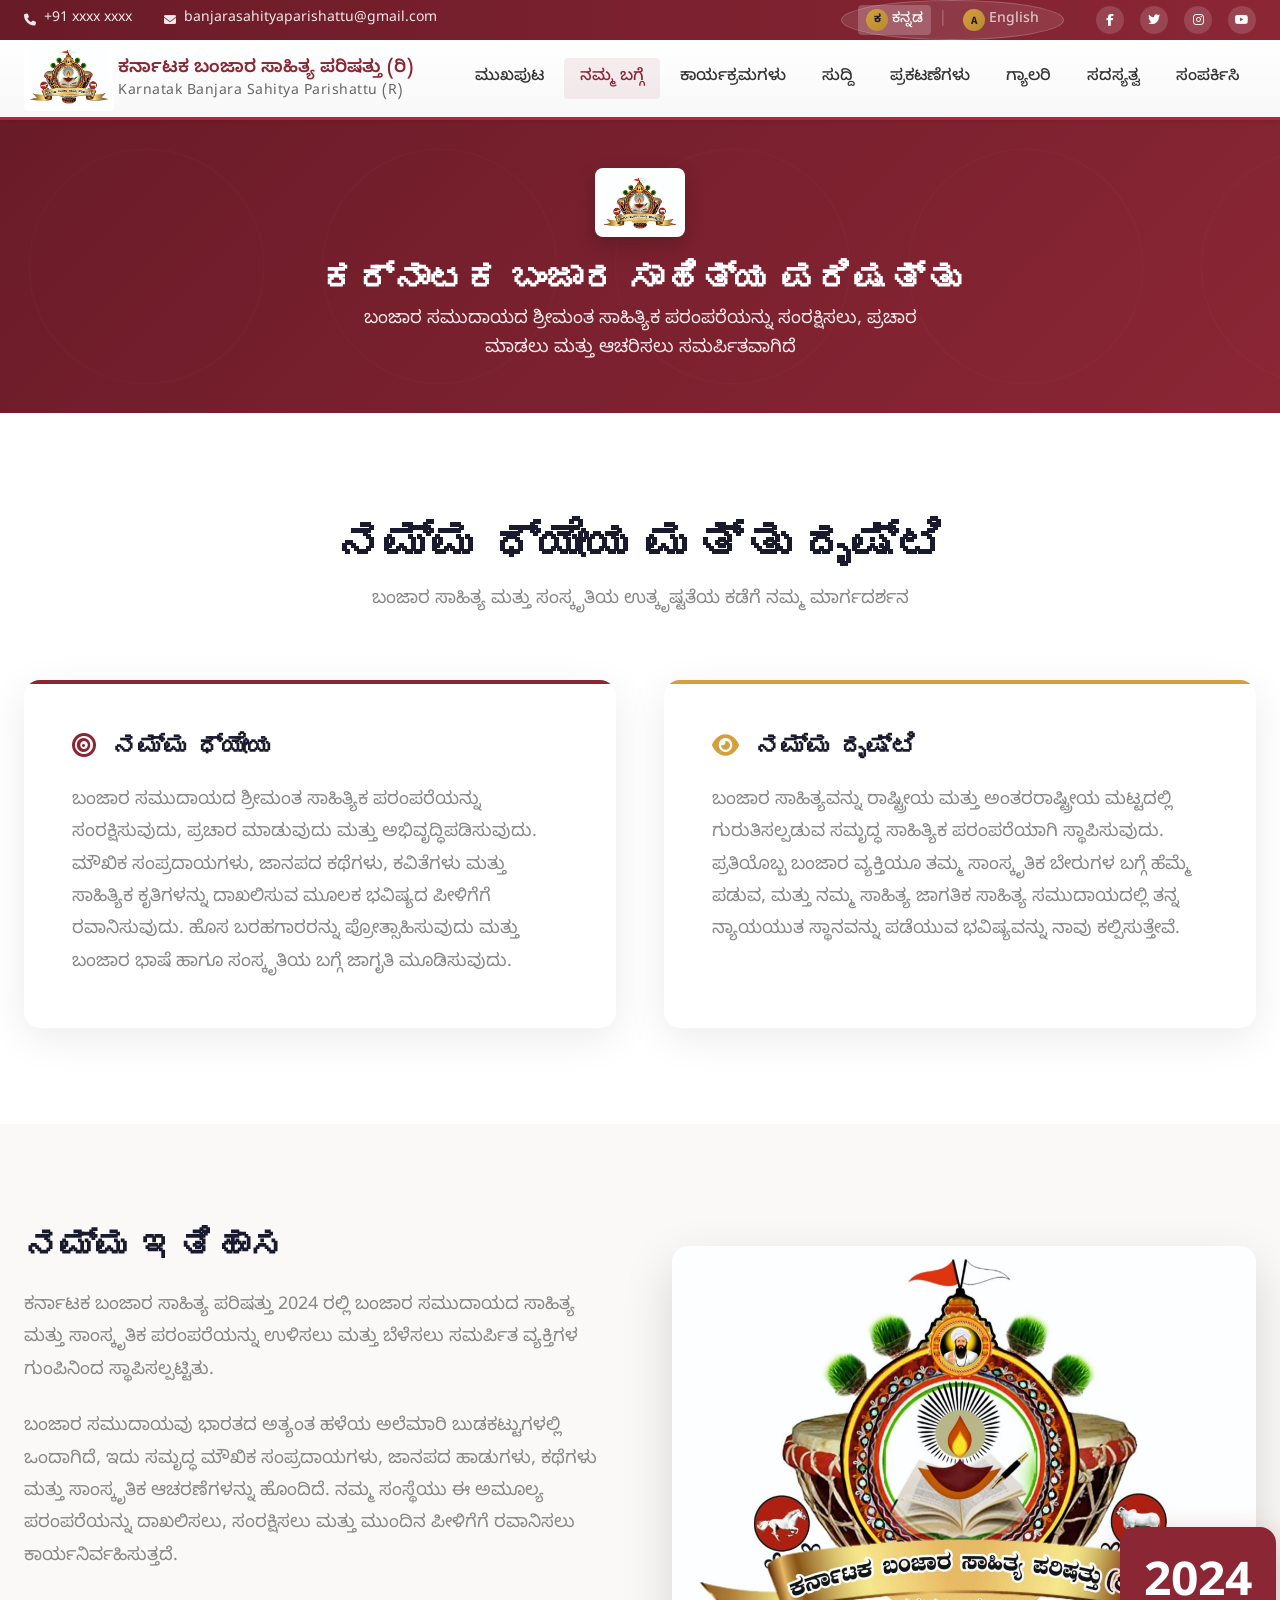
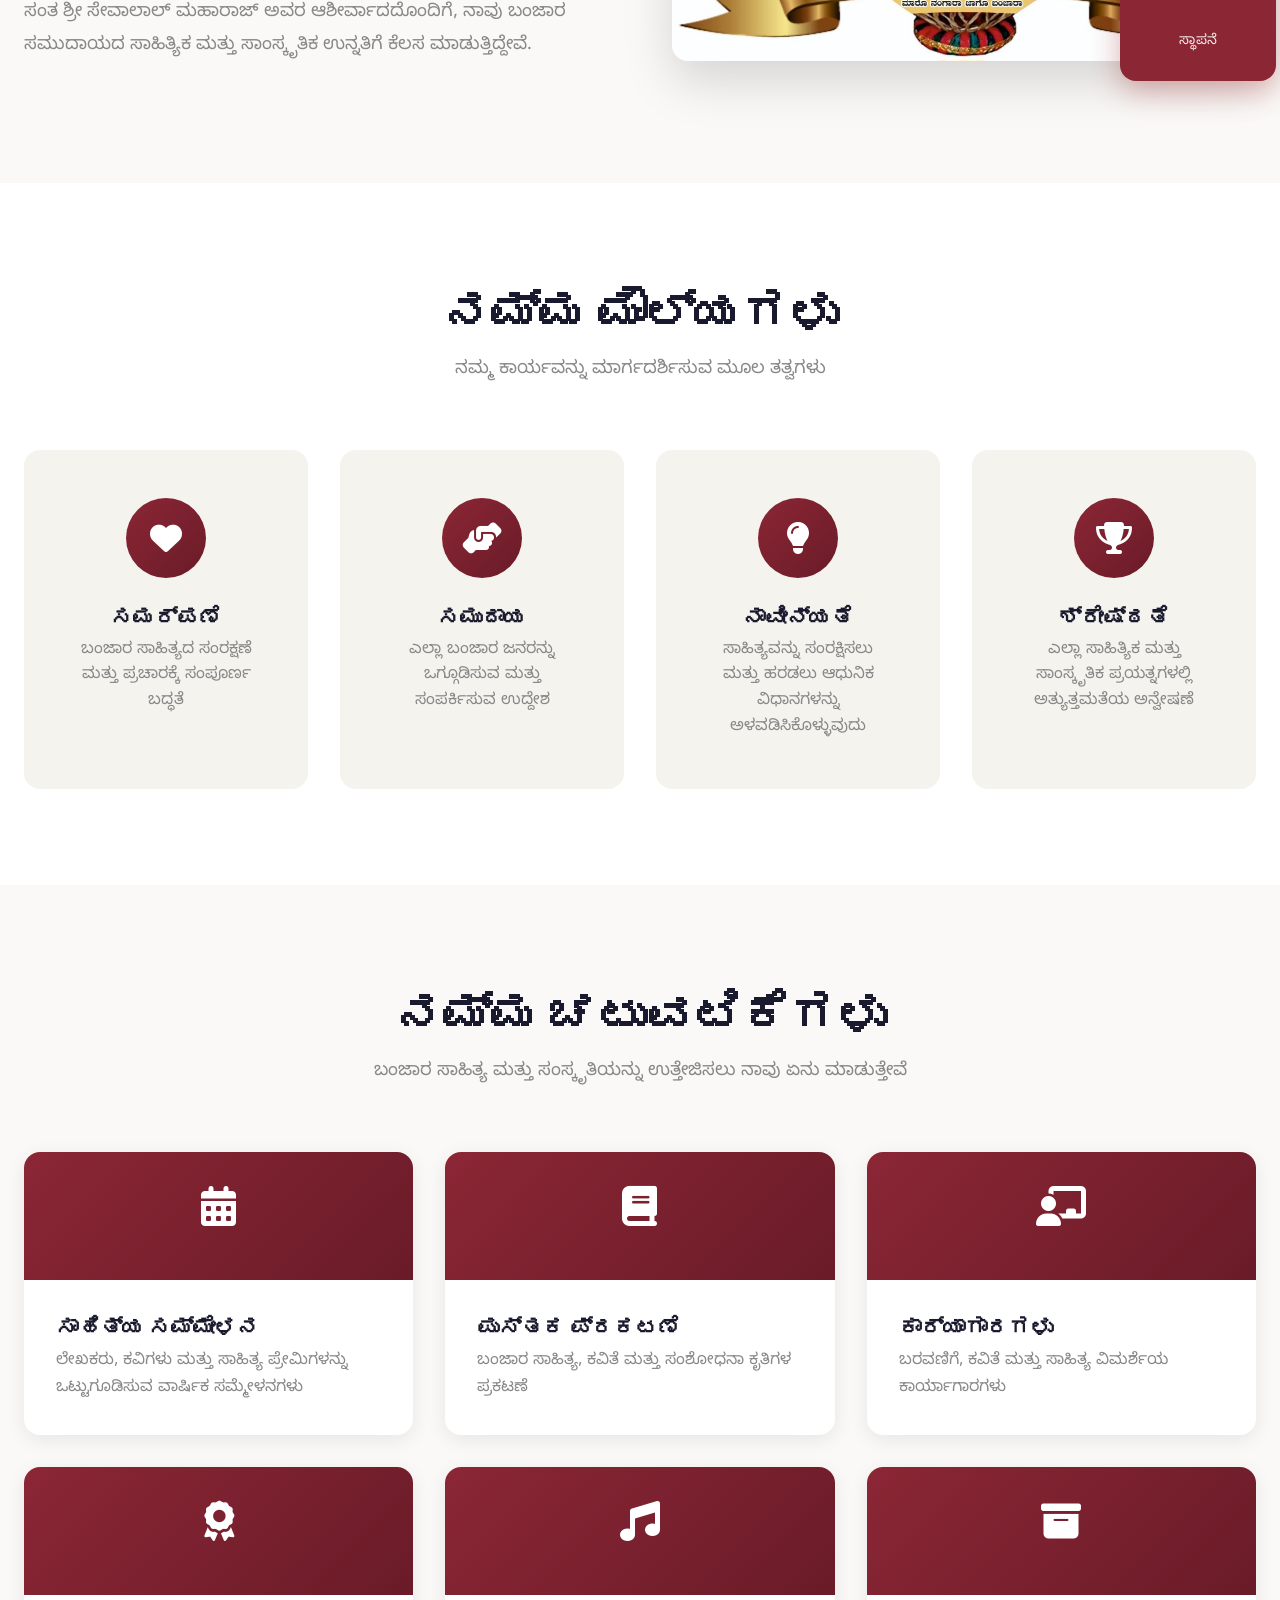
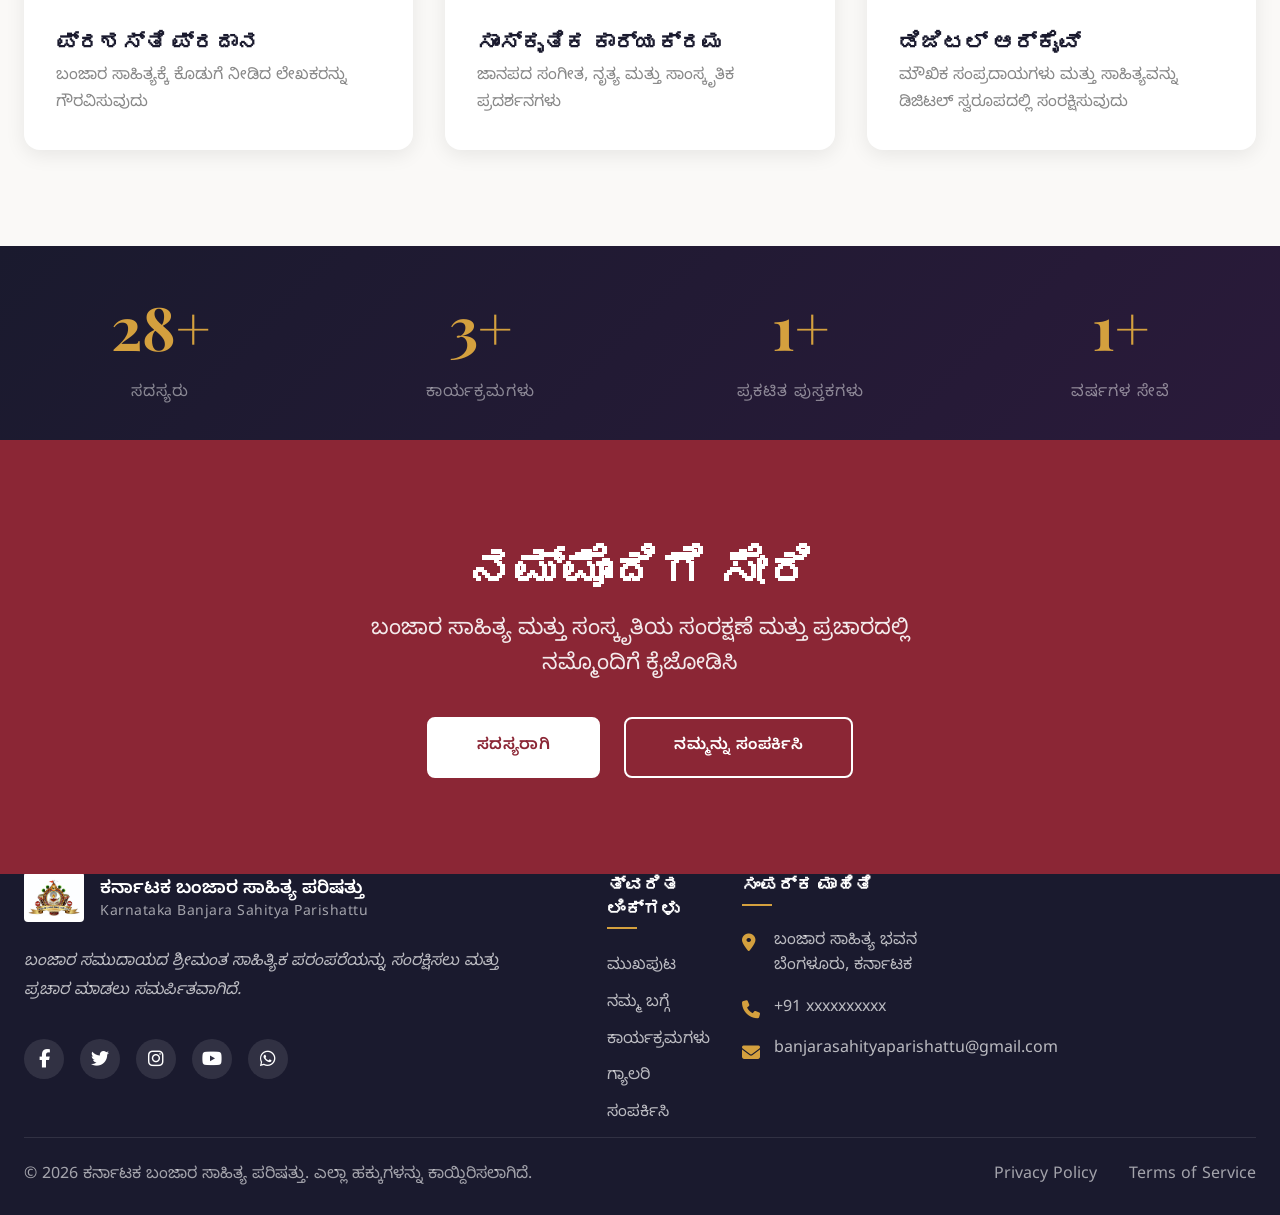
==== commit a0919a4f: "minor fixes" ====
--- a/about.html
+++ b/about.html
@@ -306,7 +306,7 @@
         /* Stats Section */
         .stats-section {
             background: linear-gradient(135deg, var(--color-dark) 0%, #2A1A3A 100%);
-            padding: var(--space-4xl) 0;
+            padding: var(--space-xl) 0;
         }
         
         .stats-grid {
@@ -660,7 +660,7 @@
                     </div>
                     <div class="stat-item">
                         <div class="stat-number">5+</div>
-                        <div class="stat-label" data-lang-kn="ಪುಸ್ತಕಗಳು ಪ್ರಕಟಿತ" data-lang-en="Books Published">ಪುಸ್ತಕಗಳು ಪ್ರಕಟಿತ</div>
+                        <div class="stat-label" data-lang-kn="ಪ್ರಕಟಿತ ಪುಸ್ತಕಗಳು" data-lang-en="Books Published">ಪುಸ್ತಕಗಳು ಪ್ರಕಟಿತ</div>
                     </div>
                     <div class="stat-item">
                         <div class="stat-number">2+</div>
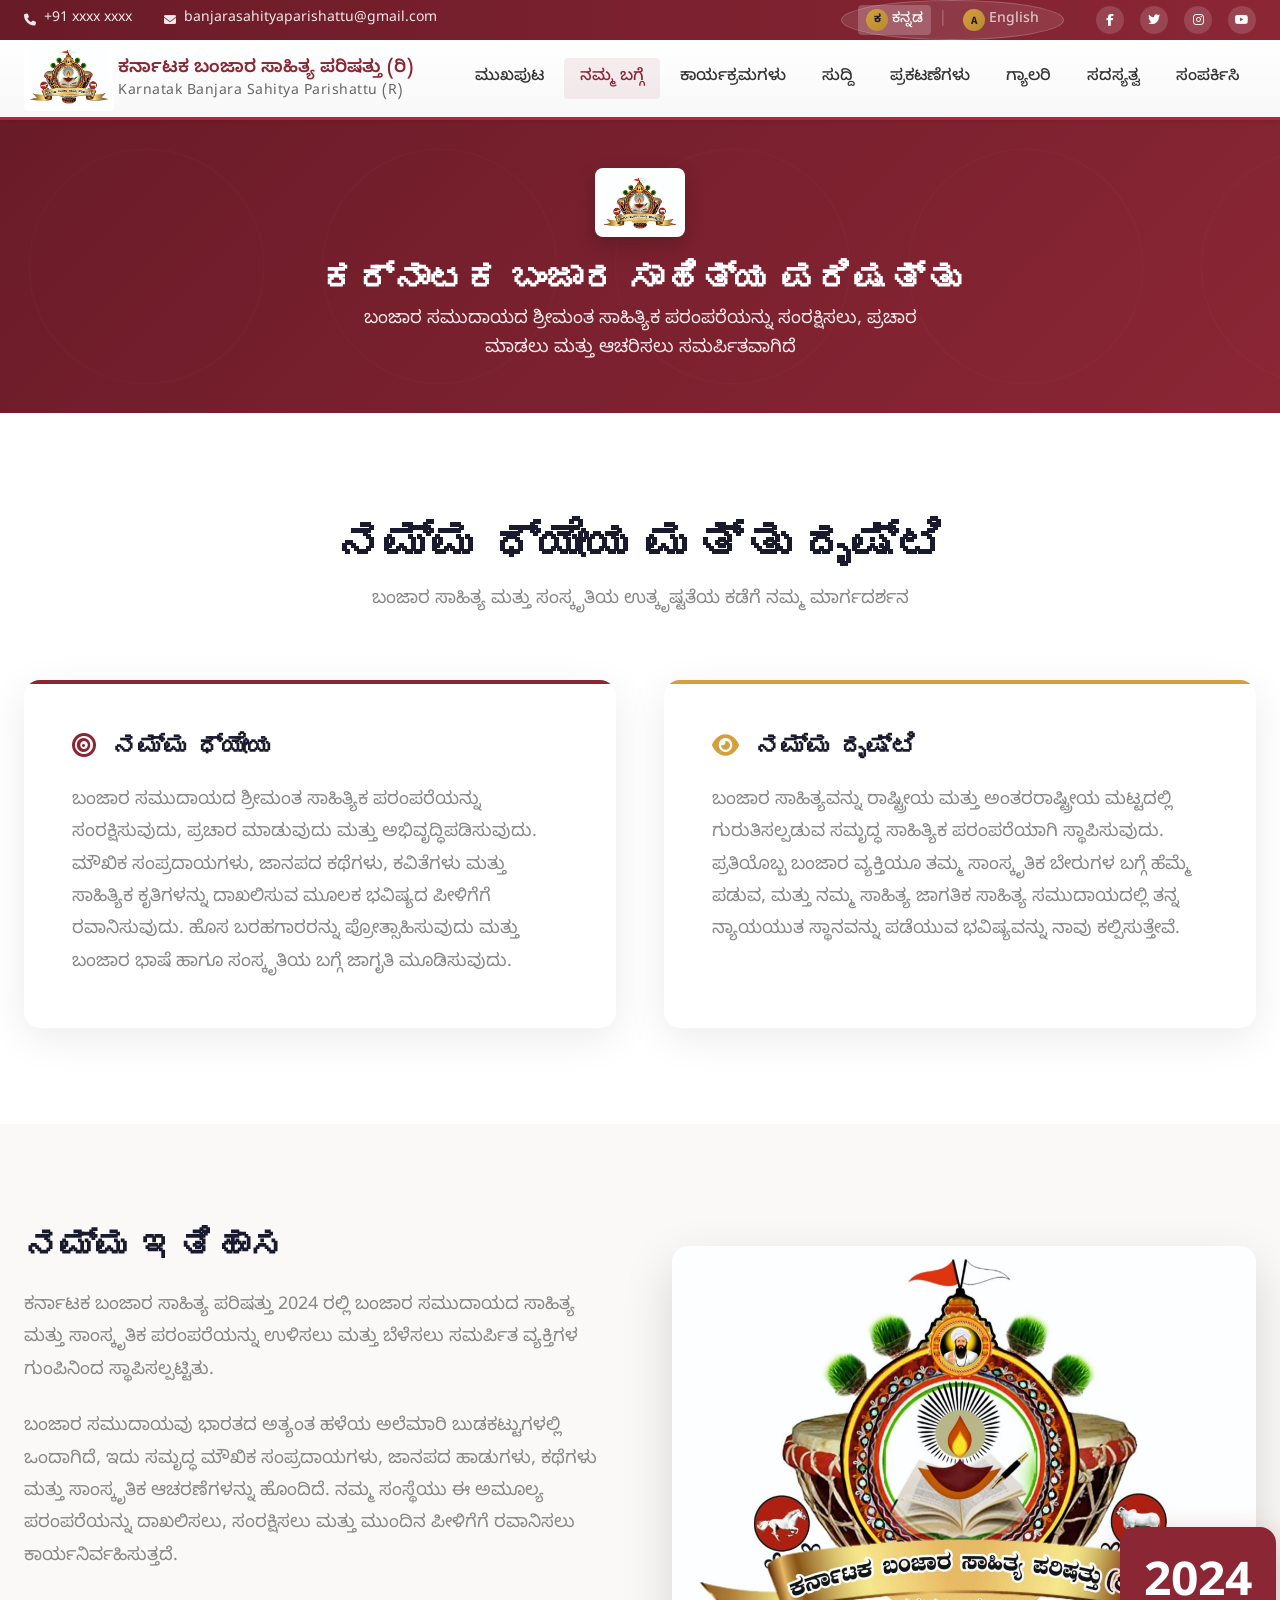
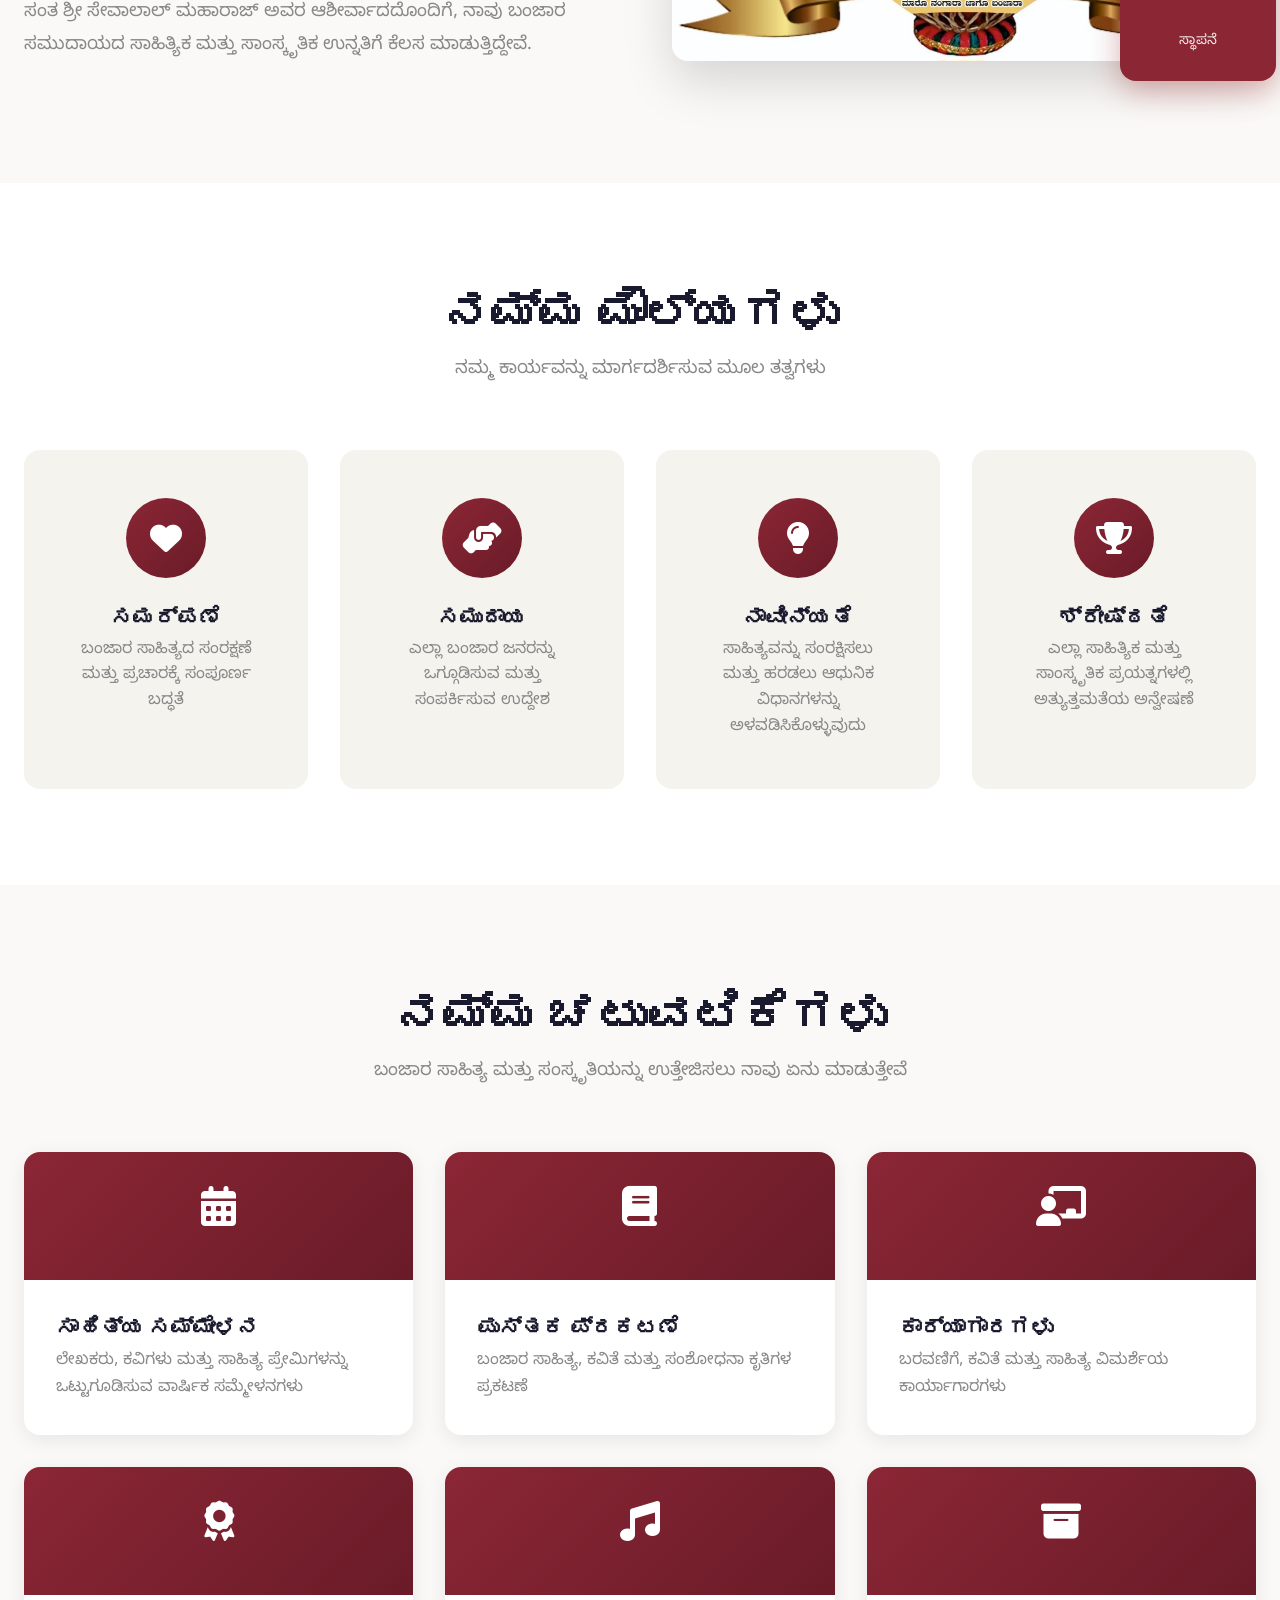
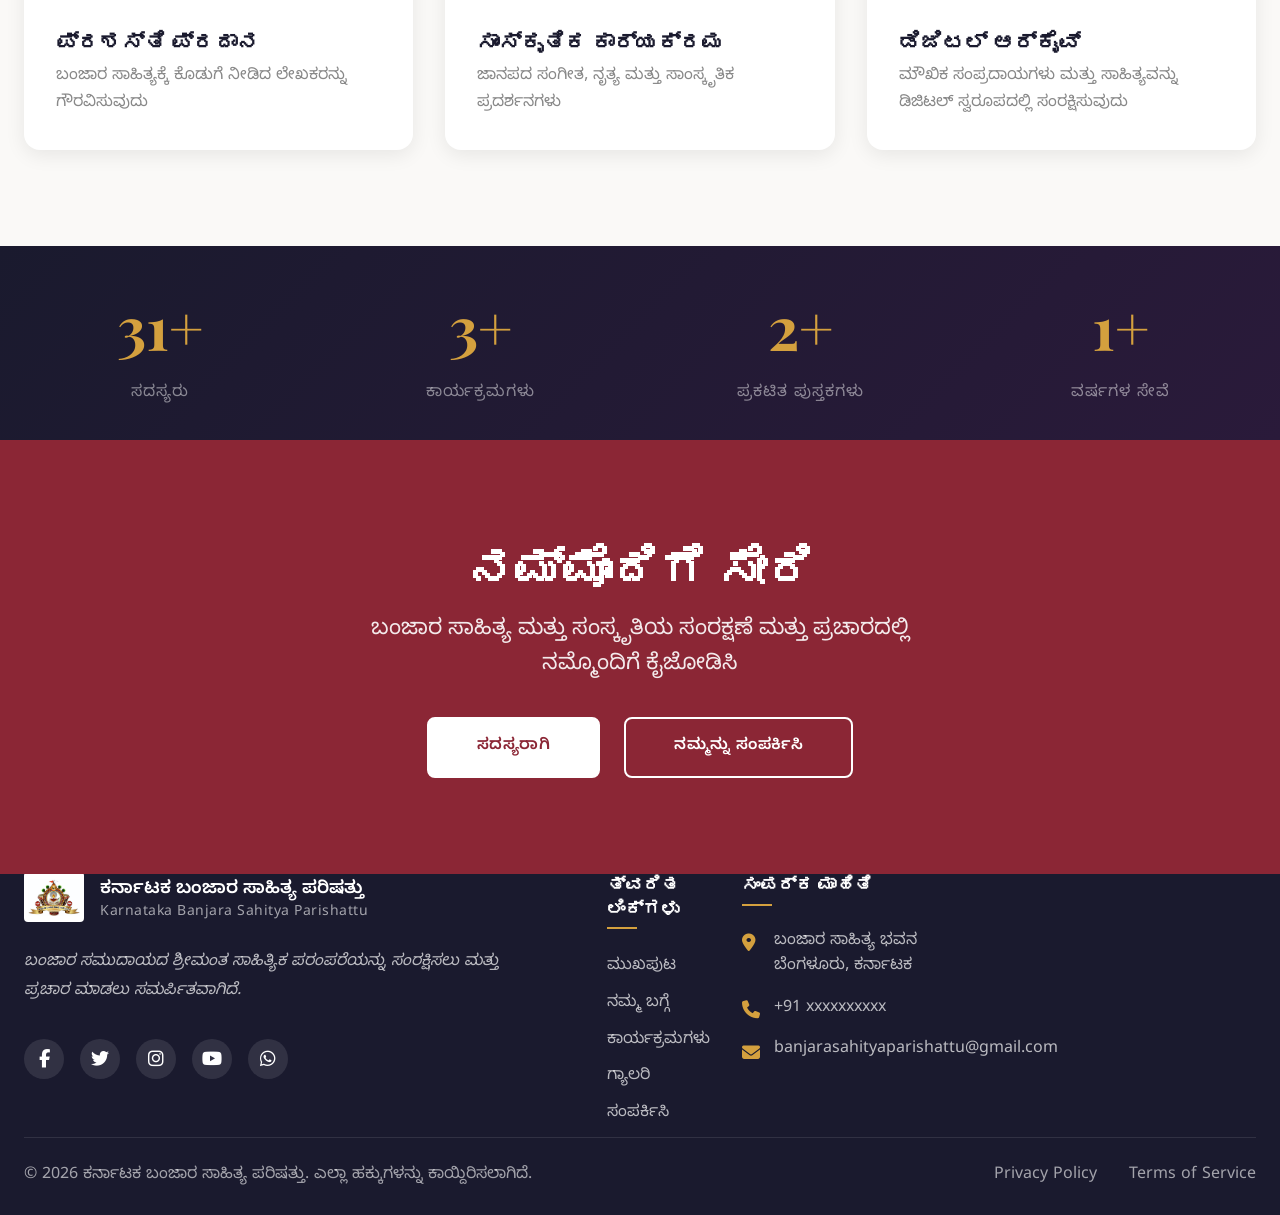
==== commit 9e8846c6: "Add cache buster to CSS links" ====
--- a/about.html
+++ b/about.html
@@ -20,7 +20,7 @@
     <link rel="stylesheet" href="https://cdnjs.cloudflare.com/ajax/libs/font-awesome/6.5.1/css/all.min.css">
     
     <!-- Main CSS -->
-    <link rel="stylesheet" href="css/style.css">
+    <link rel="stylesheet" href="css/style.css?v=2">
     
     <!-- About Page Specific Styles -->
     <style>
--- a/css/style.css
+++ b/css/style.css
@@ -2050,16 +2050,36 @@
 /* Mobile landscape and below */
 @media (max-width: 768px) {
     :root {
-        --header-height: 70px;
+        --header-height: 60px;
+        --top-bar-height: 35px;
     }
     
     /* Top bar adjustments */
+    .top-bar {
+        height: var(--top-bar-height);
+    }
+    
     .contact-info {
         display: none;
     }
     
     .social-icons {
         margin: 0 auto;
+    }
+    
+    .social-icons a {
+        width: 28px;
+        height: 28px;
+        font-size: 0.75rem;
+    }
+    
+    .lang-switcher {
+        padding: var(--space-xs) var(--space-sm);
+    }
+    
+    .lang-btn {
+        padding: var(--space-xs) var(--space-sm);
+        font-size: var(--text-xs);
     }
     
     /* Mobile Navigation */
@@ -2102,13 +2122,70 @@
         max-height: 0;
         overflow: hidden;
         transition: max-height var(--transition-base);
+        background: var(--color-light-gray);
+        border-radius: var(--radius-sm);
+        margin-top: var(--space-xs);
     }
     
     .dropdown.active .dropdown-menu {
         max-height: 200px;
+        padding: var(--space-sm) 0;
+    }
+    
+    .dropdown-menu li a {
+        text-align: center;
+        padding: var(--space-sm) var(--space-md);
+    }
+    
+    .dropdown.active > .nav-link {
+        background: rgba(196, 30, 58, 0.1);
+        border-radius: var(--radius-sm);
     }
     
     /* Hero adjustments */
+    .hero {
+        padding-top: var(--space-xl);
+    }
+    
+    .hero-content {
+        padding: var(--space-xl) 0;
+        margin-top: 0;
+    }
+    
+    .hero-logo {
+        margin-left: 0;
+        margin-bottom: var(--space-md);
+    }
+    
+    .hero-logo-img {
+        width: 120px;
+    }
+    
+    .hero-tagline {
+        margin-top: var(--space-sm);
+        margin-left: 0;
+        font-size: var(--text-xs);
+    }
+    
+    .hero-title {
+        margin-top: var(--space-md);
+    }
+    
+    .hero-title .highlight {
+        font-size: var(--text-xl);
+    }
+    
+    .hero-title .english-text {
+        font-size: var(--text-sm);
+        text-align: center;
+        padding-right: 0;
+    }
+    
+    .hero-description {
+        font-size: var(--text-sm);
+        padding: 0 var(--space-md);
+    }
+    
     .hero-stats {
         grid-template-columns: repeat(2, 1fr);
         gap: var(--space-lg);
@@ -2117,6 +2194,68 @@
     .hero-buttons {
         flex-direction: column;
         align-items: center;
+        margin-left: 0;
+    }
+    
+    .hero-divider {
+        margin-top: var(--space-lg);
+    }
+    
+    .hero-divider .divider-line {
+        width: 30px;
+    }
+    
+    .hero-divider .jnana-jyothi-img {
+        width: 30px;
+        height: 30px;
+    }
+    
+    /* Hide side images on mobile to prevent overlap */
+    .sant-image-container,
+    .nagada-image-container {
+        display: none;
+    }
+    
+    /* Header logo adjustments for mobile */
+    .navbar {
+        height: 60px;
+        padding: var(--space-xs) 0;
+    }
+    
+    .logo-icon {
+        width: 45px;
+        height: 35px;
+        margin-top: 0;
+        padding: 2px;
+    }
+    
+    .logo {
+        gap: var(--space-xs);
+    }
+    
+    /* Fix mobile menu styling */
+    .nav-menu {
+        background: var(--color-white);
+        z-index: 1000;
+    }
+    
+    .nav-link {
+        text-align: center;
+        background: transparent;
+    }
+    
+    .nav-link.active {
+        background: rgba(196, 30, 58, 0.1);
+        border-radius: var(--radius-sm);
+    }
+    
+    .dropdown-toggle {
+        justify-content: center;
+    }
+    
+    /* Hide logo text on tablets and mobile */
+    .logo-text {
+        display: none;
     }
     
     /* Gallery adjustments */
@@ -2202,6 +2341,26 @@
     
     .logo-text {
         display: none;
+    }
+    
+    .hero-logo-img {
+        width: 100px;
+    }
+    
+    .hero-title .highlight {
+        font-size: var(--text-lg);
+    }
+    
+    .hero-title .english-text {
+        font-size: var(--text-xs);
+    }
+    
+    .hero-description {
+        font-size: var(--text-xs);
+    }
+    
+    .btn-banjara {
+        transform: scale(0.9);
     }
     
     .hero-stats {
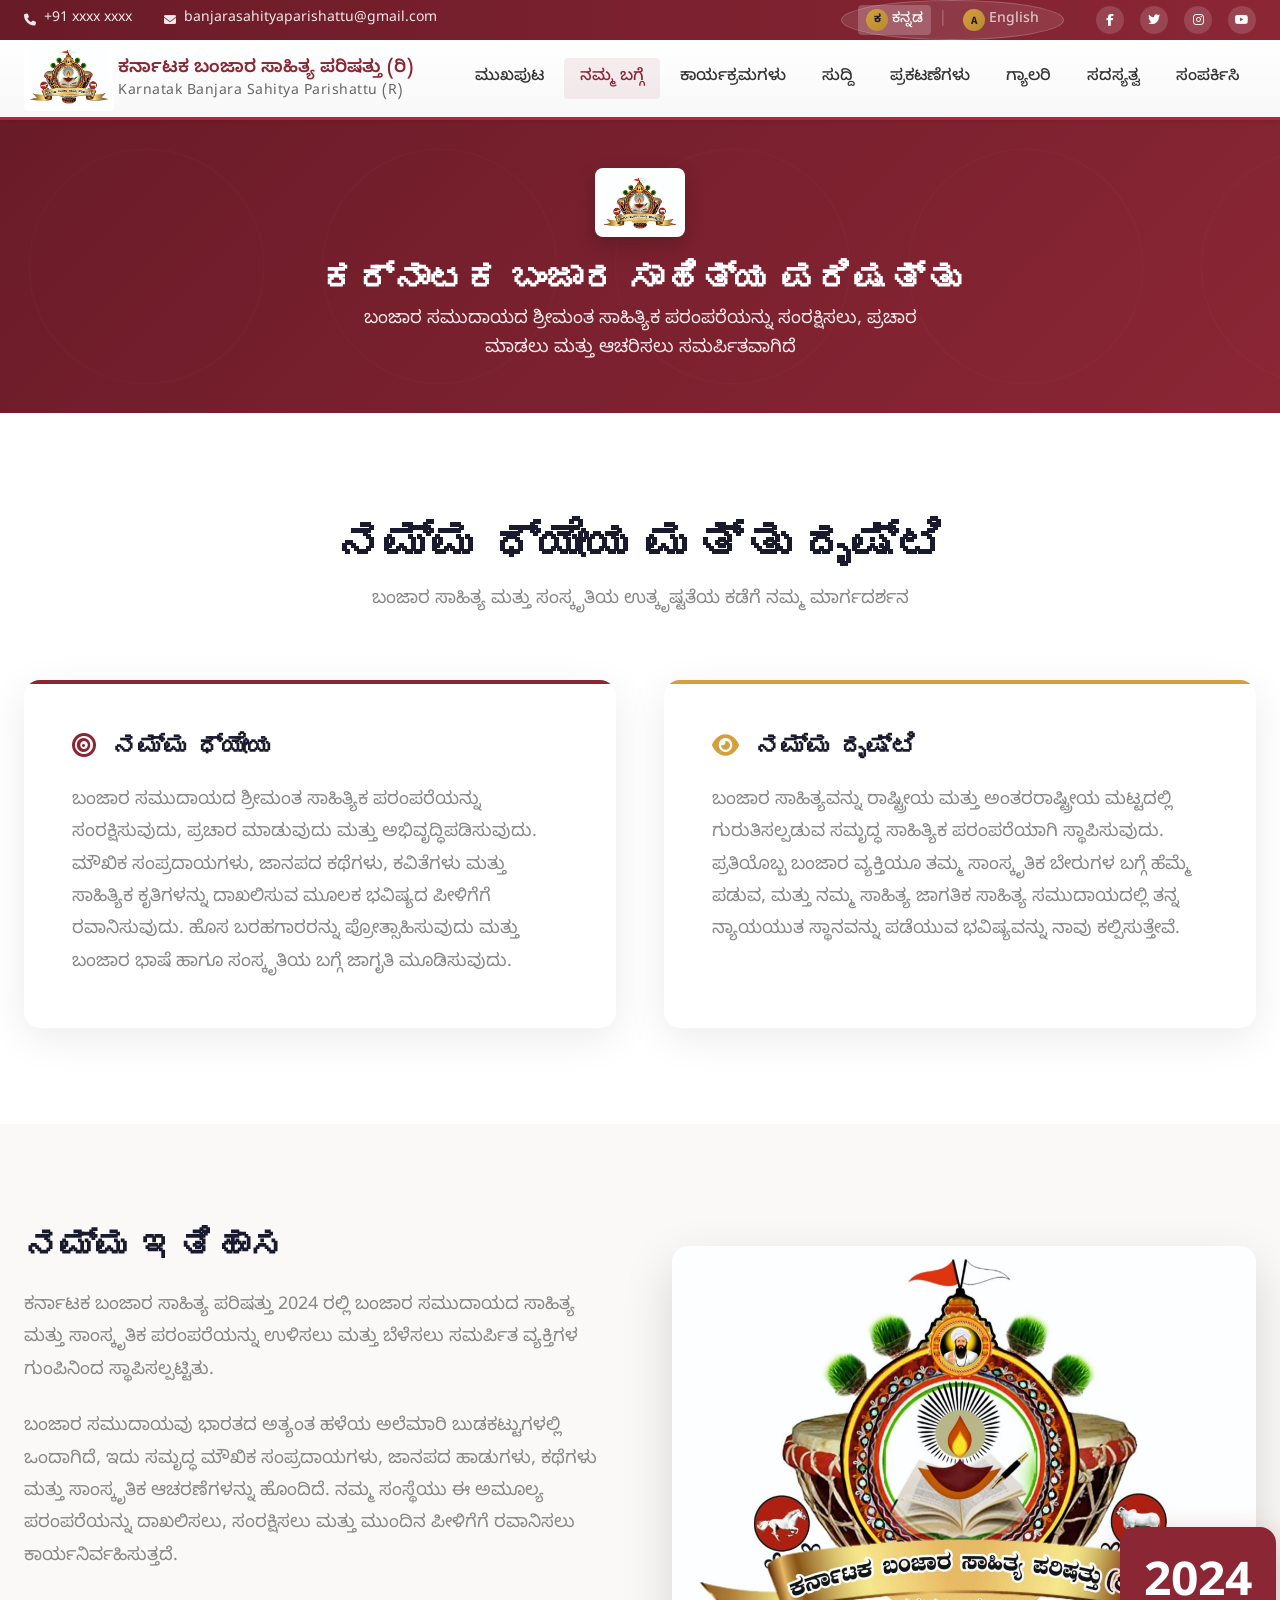
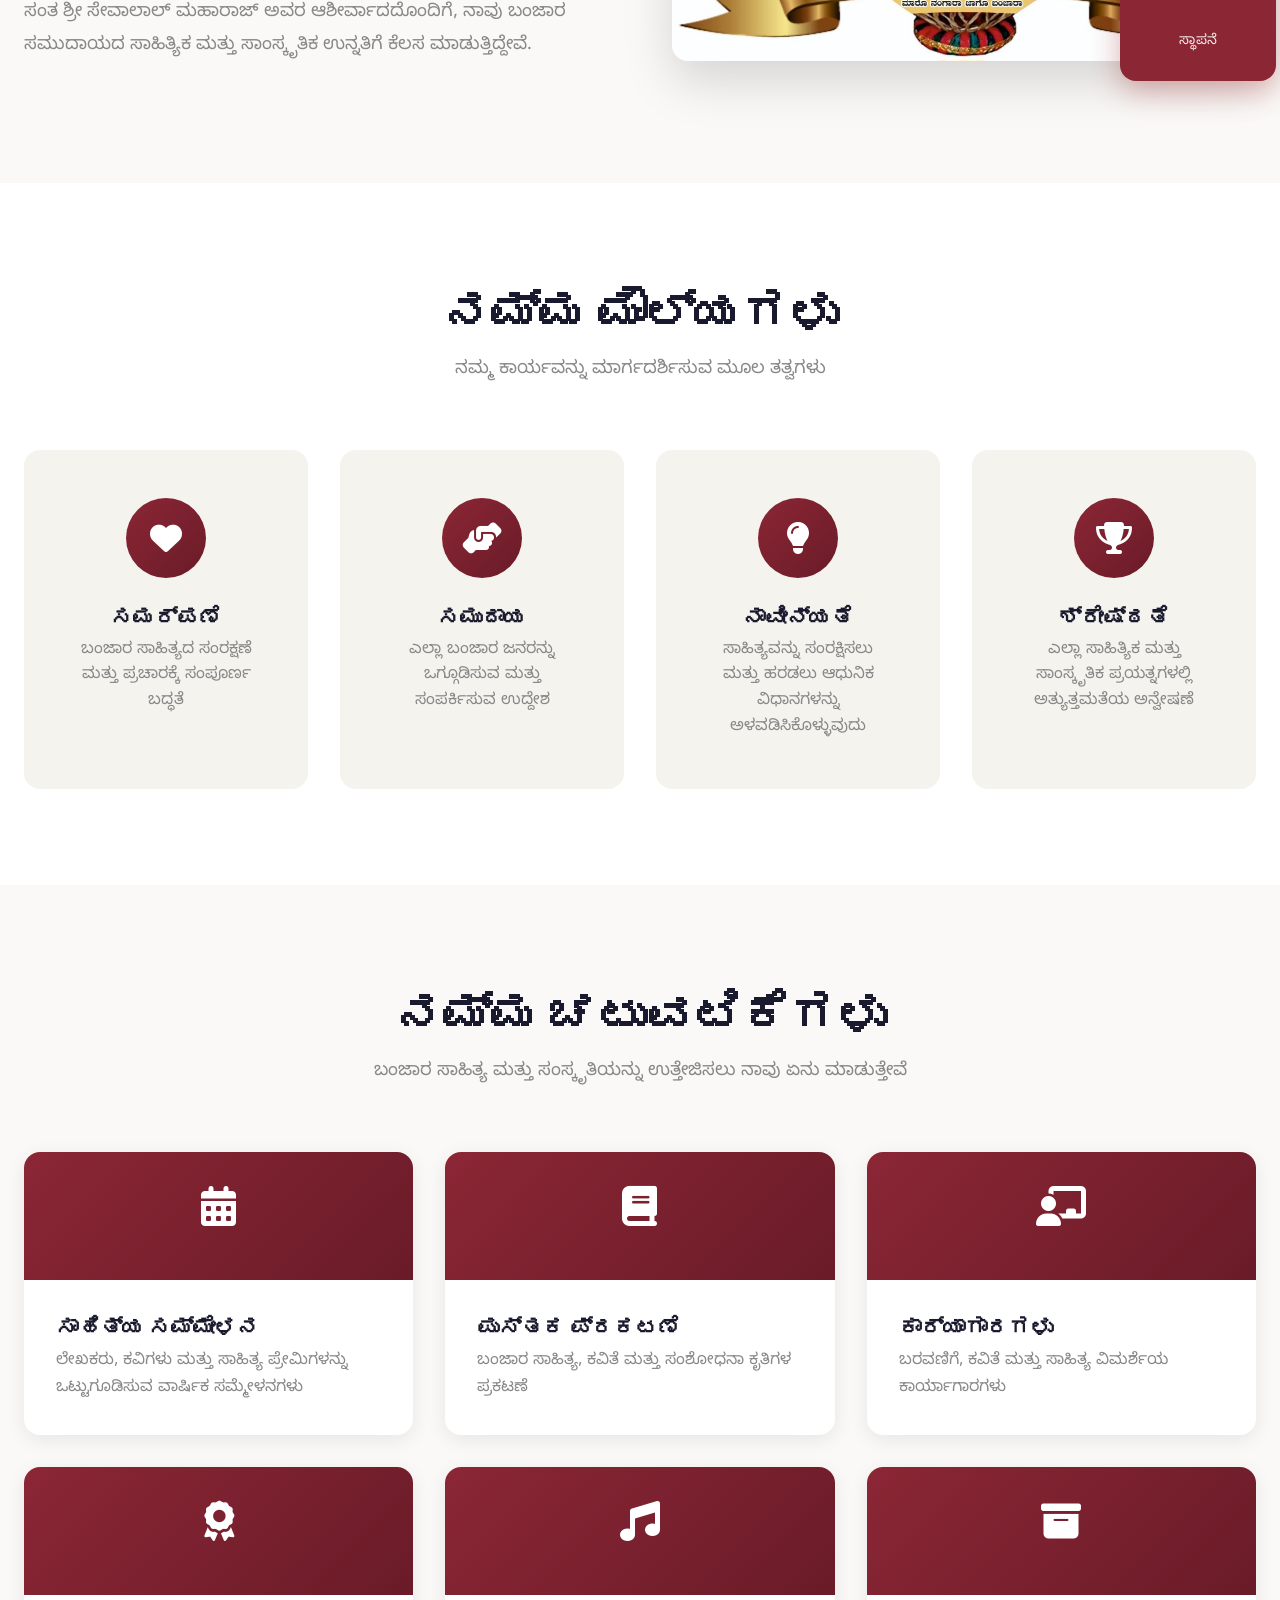
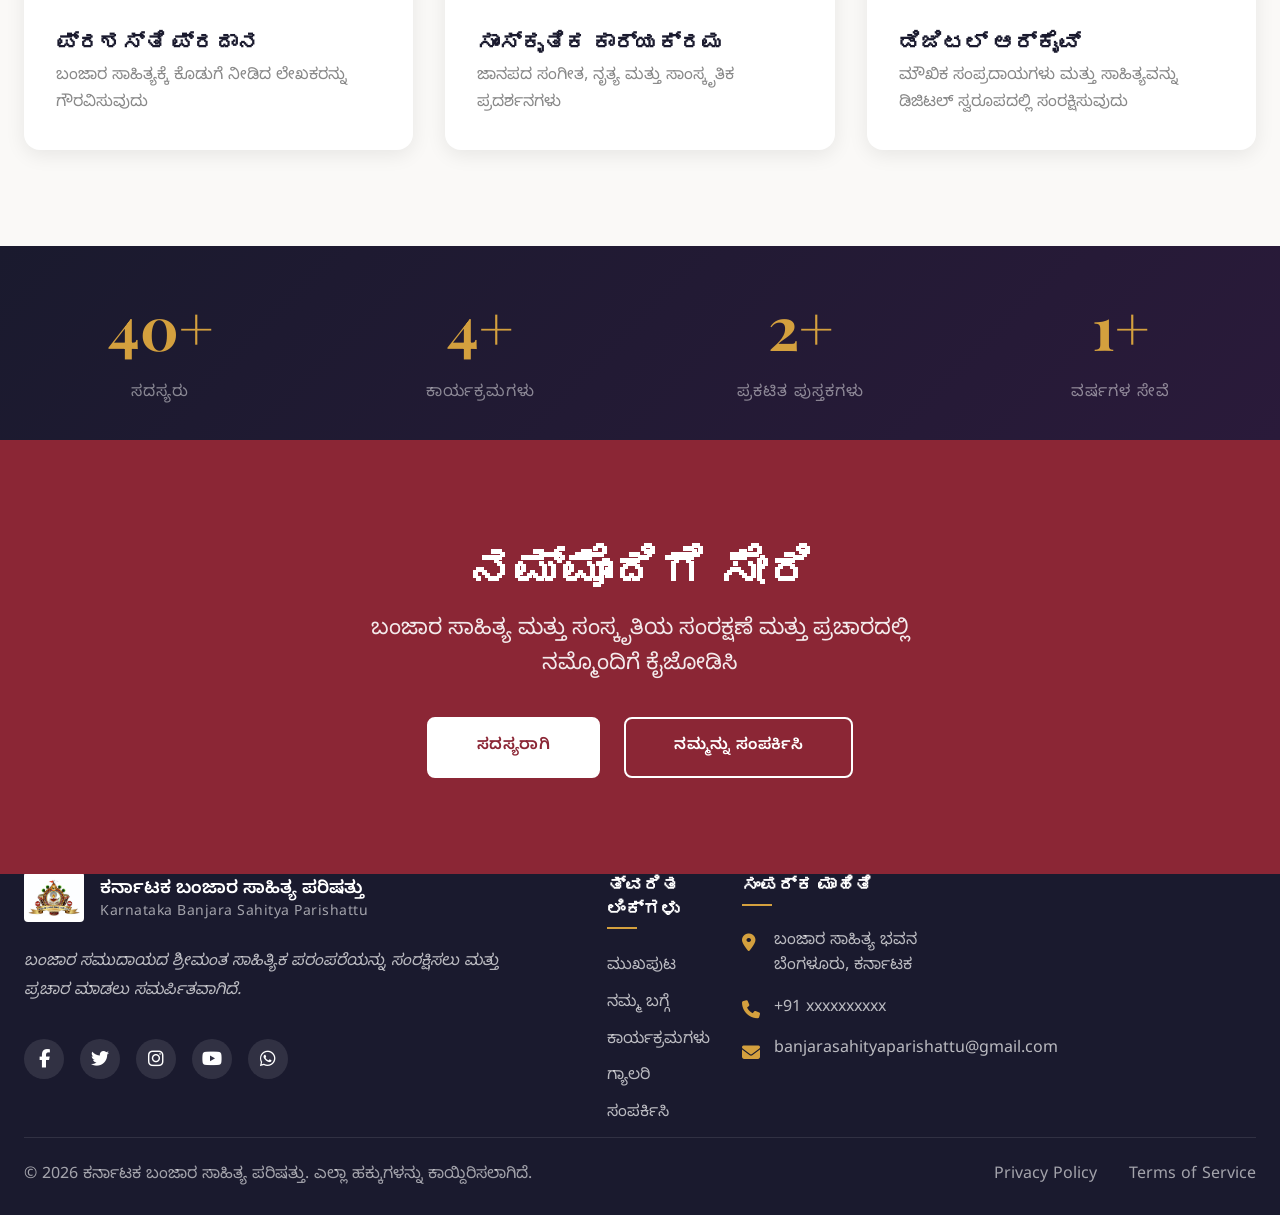
==== commit 3a958dac: "Add cache buster to CSS links" ====
--- a/about.html
+++ b/about.html
@@ -20,7 +20,7 @@
     <link rel="stylesheet" href="https://cdnjs.cloudflare.com/ajax/libs/font-awesome/6.5.1/css/all.min.css">
     
     <!-- Main CSS -->
-    <link rel="stylesheet" href="css/style.css?v=2">
+    <link rel="stylesheet" href="css/style.css?v=3">
     
     <!-- About Page Specific Styles -->
     <style>
--- a/css/style.css
+++ b/css/style.css
@@ -2213,49 +2213,66 @@
     /* Hide side images on mobile to prevent overlap */
     .sant-image-container,
     .nagada-image-container {
-        display: none;
+        display: none !important;
+    }
+    
+    .hero-logo {
+        margin-left: 0 !important;
+    }
+    
+    .hero-logo-img {
+        width: 100px !important;
+        height: auto !important;
+    }
+    
+    .hero-tagline {
+        margin-left: 0 !important;
+    }
+    
+    .hero-buttons {
+        margin-left: 0 !important;
     }
     
     /* Header logo adjustments for mobile */
     .navbar {
-        height: 60px;
-        padding: var(--space-xs) 0;
+        height: 60px !important;
+        padding: var(--space-xs) 0 !important;
     }
     
     .logo-icon {
-        width: 45px;
-        height: 35px;
-        margin-top: 0;
-        padding: 2px;
+        width: 45px !important;
+        height: 35px !important;
+        margin-top: 0 !important;
+        padding: 2px !important;
     }
     
     .logo {
-        gap: var(--space-xs);
+        gap: var(--space-xs) !important;
     }
     
     /* Fix mobile menu styling */
     .nav-menu {
-        background: var(--color-white);
-        z-index: 1000;
+        background: var(--color-white) !important;
+        z-index: 1000 !important;
     }
     
     .nav-link {
-        text-align: center;
-        background: transparent;
+        text-align: center !important;
+        background: transparent !important;
     }
     
     .nav-link.active {
-        background: rgba(196, 30, 58, 0.1);
-        border-radius: var(--radius-sm);
+        background: rgba(196, 30, 58, 0.1) !important;
+        border-radius: var(--radius-sm) !important;
     }
     
     .dropdown-toggle {
-        justify-content: center;
+        justify-content: center !important;
     }
     
     /* Hide logo text on tablets and mobile */
     .logo-text {
-        display: none;
+        display: none !important;
     }
     
     /* Gallery adjustments */
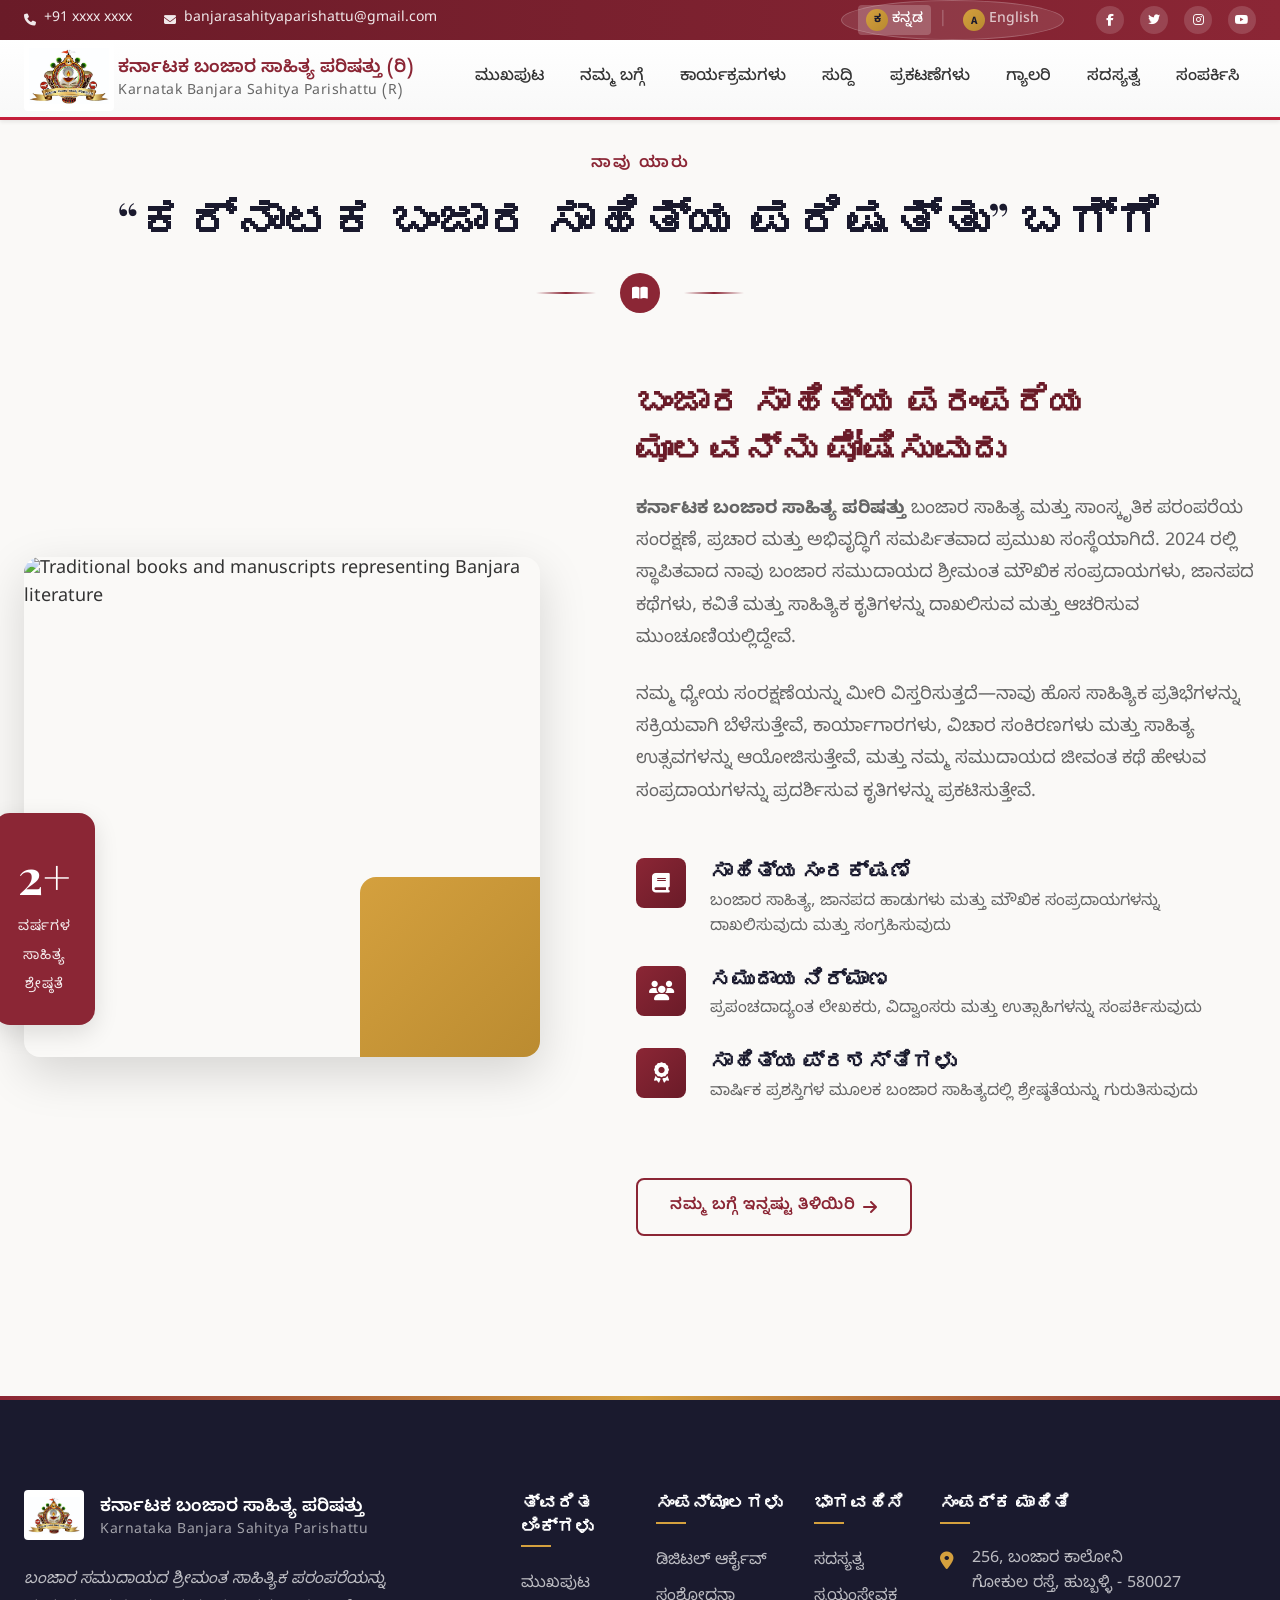
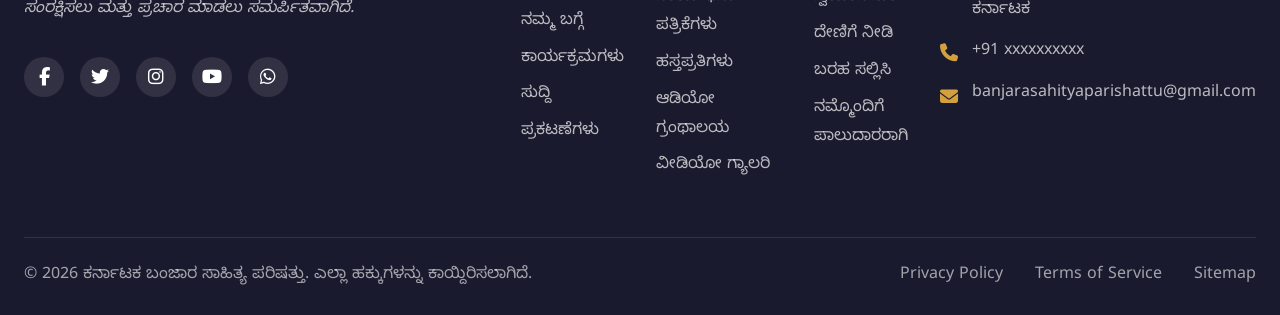
==== commit 40c8ba77: "new UI changes wrt moving sections to respective tabs" ====
--- a/about.html
+++ b/about.html
@@ -20,7 +20,7 @@
     <link rel="stylesheet" href="https://cdnjs.cloudflare.com/ajax/libs/font-awesome/6.5.1/css/all.min.css">
     
     <!-- Main CSS -->
-    <link rel="stylesheet" href="css/style.css?v=3">
+    <link rel="stylesheet" href="css/style.css?v=5">
     
     <!-- About Page Specific Styles -->
     <style>
@@ -79,6 +79,38 @@
             margin: 0 auto;
         }
         
+        /* Who We Are Main Section */
+        .who-we-are-main {
+            padding: var(--space-4xl) 0;
+            background: var(--color-off-white);
+        }
+        
+        /* Detailed Content Toggle */
+        .detailed-content-hidden {
+            max-height: 0;
+            overflow: hidden;
+            opacity: 0;
+            transition: max-height 0.6s ease-out, opacity 0.4s ease-out;
+        }
+        
+        .detailed-content-visible {
+            max-height: 5000px;
+            opacity: 1;
+            transition: max-height 0.8s ease-in, opacity 0.6s ease-in;
+        }
+        
+        #learn-more-btn {
+            margin-top: var(--space-lg);
+        }
+        
+        #learn-more-icon {
+            transition: transform 0.3s ease;
+        }
+        
+        #learn-more-btn.expanded #learn-more-icon {
+            transform: rotate(180deg);
+        }
+        
         /* Content Sections */
         .about-section {
             padding: var(--space-4xl) 0;
@@ -194,13 +226,14 @@
         .history-badge {
             position: absolute;
             bottom: -20px;
-            right: -20px;
+            right: -35px;
             background: var(--color-primary);
             color: var(--color-white);
             padding: var(--space-lg);
             border-radius: var(--radius-lg);
             text-align: center;
             box-shadow: 0 10px 30px rgba(139, 0, 0, 0.3);
+            transform: scale(0.80);
         }
         
         .history-badge .year {
@@ -210,7 +243,8 @@
         }
         
         .history-badge .text {
-            font-size: var(--text-xs);
+            font-size: var(--text-sm);
+            font-weight: 600;
             opacity: 0.9;
         }
         
@@ -485,12 +519,12 @@
                     <ul class="nav-menu" id="nav-menu">
                         <li><a href="index.html" class="nav-link" data-lang-kn="ಮುಖಪುಟ" data-lang-en="Home">ಮುಖಪುಟ</a></li>
                         <li><a href="about.html" class="nav-link active" data-lang-kn="ನಮ್ಮ ಬಗ್ಗೆ" data-lang-en="About Us">ನಮ್ಮ ಬಗ್ಗೆ</a></li>
-                        <li><a href="index.html#events" class="nav-link" data-lang-kn="ಕಾರ್ಯಕ್ರಮಗಳು" data-lang-en="Events">ಕಾರ್ಯಕ್ರಮಗಳು</a></li>
-                        <li><a href="index.html#news" class="nav-link" data-lang-kn="ಸುದ್ದಿ" data-lang-en="News">ಸುದ್ದಿ</a></li>
-                        <li><a href="index.html#publications" class="nav-link" data-lang-kn="ಪ್ರಕಟಣೆಗಳು" data-lang-en="Publications">ಪ್ರಕಟಣೆಗಳು</a></li>
+                        <li><a href="events.html" class="nav-link" data-lang-kn="ಕಾರ್ಯಕ್ರಮಗಳು" data-lang-en="Events">ಕಾರ್ಯಕ್ರಮಗಳು</a></li>
+                        <li><a href="news.html" class="nav-link" data-lang-kn="ಸುದ್ದಿ" data-lang-en="News">ಸುದ್ದಿ</a></li>
+                        <li><a href="publications.html" class="nav-link" data-lang-kn="ಪ್ರಕಟಣೆಗಳು" data-lang-en="Publications">ಪ್ರಕಟಣೆಗಳು</a></li>
                         <li><a href="gallery.html" class="nav-link" data-lang-kn="ಗ್ಯಾಲರಿ" data-lang-en="Gallery">ಗ್ಯಾಲರಿ</a></li>
-                        <li><a href="index.html#membership" class="nav-link" data-lang-kn="ಸದಸ್ಯತ್ವ" data-lang-en="Membership">ಸದಸ್ಯತ್ವ</a></li>
-                        <li><a href="index.html#contact" class="nav-link" data-lang-kn="ಸಂಪರ್ಕಿಸಿ" data-lang-en="Contact">ಸಂಪರ್ಕಿಸಿ</a></li>
+                        <li><a href="register.html" class="nav-link" data-lang-kn="ಸದಸ್ಯತ್ವ" data-lang-en="Membership">ಸದಸ್ಯತ್ವ</a></li>
+                        <li><a href="contact.html" class="nav-link" data-lang-kn="ಸಂಪರ್ಕಿಸಿ" data-lang-en="Contact">ಸಂಪರ್ಕಿಸಿ</a></li>
                     </ul>
                     
                     <!-- Hamburger Menu Button (Mobile) -->
@@ -506,14 +540,80 @@
     
     <main class="about-page">
         
-        <!-- About Hero -->
-        <section class="about-hero">
+        <!-- Who We Are Section (Main Content) -->
+        <section class="about section who-we-are-main" id="who-we-are">
             <div class="container">
-                <img src="images/HomePage/banjara-parishath-logo.jpg" alt="Karnataka Banjara Sahitya Parishattu Logo" class="about-hero-logo">
-                <h1 data-lang-kn="ಕರ್ನಾಟಕ ಬಂಜಾರ ಸಾಹಿತ್ಯ ಪರಿಷತ್ತು" data-lang-en="Karnataka Banjara Sahitya Parishattu">ಕರ್ನಾಟಕ ಬಂಜಾರ ಸಾಹಿತ್ಯ ಪರಿಷತ್ತು</h1>
-                <p data-lang-kn="ಬಂಜಾರ ಸಮುದಾಯದ ಶ್ರೀಮಂತ ಸಾಹಿತ್ಯಿಕ ಪರಂಪರೆಯನ್ನು ಸಂರಕ್ಷಿಸಲು, ಪ್ರಚಾರ ಮಾಡಲು ಮತ್ತು ಆಚರಿಸಲು ಸಮರ್ಪಿತವಾಗಿದೆ" data-lang-en="Dedicated to preserving, promoting, and celebrating the rich literary heritage of the Banjara community">ಬಂಜಾರ ಸಮುದಾಯದ ಶ್ರೀಮಂತ ಸಾಹಿತ್ಯಿಕ ಪರಂಪರೆಯನ್ನು ಸಂರಕ್ಷಿಸಲು, ಪ್ರಚಾರ ಮಾಡಲು ಮತ್ತು ಆಚರಿಸಲು ಸಮರ್ಪಿತವಾಗಿದೆ</p>
+                <div class="section-header">
+                    <span class="section-subtitle" data-lang-kn="ನಾವು ಯಾರು" data-lang-en="Who We Are">ನಾವು ಯಾರು</span>
+                    <h2 class="section-title" data-lang-kn="“ಕರ್ನಾಟಕ ಬಂಜಾರ ಸಾಹಿತ್ಯ ಪರಿಷತ್ತು” ಬಗ್ಗೆ" data-lang-en="About “Karnataka Banjara Sahitya Parishattu”">ಕರ್ನಾಟಕ ಬಂಜಾರ ಸಾಹಿತ್ಯ ಪರಿಷತ್ತು ಬಗ್ಗೆ</h2>
+                    <div class="section-divider">
+                        <span class="divider-icon"><i class="fas fa-book-open"></i></span>
+                    </div>
+                </div>
+                
+                <div class="about-content">
+                    <div class="about-image">
+                        <div class="image-frame">
+                            <img src="https://images.unsplash.com/photo-1524995997946-a1c2e315a42f?w=600" 
+                                 alt="Traditional books and manuscripts representing Banjara literature">
+                            <div class="image-decoration"></div>
+                        </div>
+                        <div class="experience-badge">
+                            <span class="badge-number">2+</span>
+                            <span class="badge-text" data-lang-kn="ವರ್ಷಗಳ<br>ಸಾಹಿತ್ಯ<br>ಶ್ರೇಷ್ಠತೆ" data-lang-en="Years of<br>Literary<br>Excellence">ವರ್ಷಗಳ<br>ಶ್ರೇಷ್ಠತೆ</span>
+                        </div>
+                    </div>
+                    
+                    <div class="about-text">
+                        <h3 class="about-heading" data-lang-kn="ಬಂಜಾರ ಸಾಹಿತ್ಯ ಪರಂಪರೆಯ ಮೂಲವನ್ನು ಪೋಷಿಸುವುದು" data-lang-en="Nurturing the Roots of Banjara Literary Tradition">ಬಂಜಾರ ಸಾಹಿತ್ಯ ಪರಂಪರೆಯ ಮೂಲವನ್ನು ಪೋಷಿಸುವುದು</h3>
+                        <p class="about-description" data-lang-kn="<strong>ಕರ್ನಾಟಕ ಬಂಜಾರ ಸಾಹಿತ್ಯ ಪರಿಷತ್ತು</strong> ಬಂಜಾರ ಸಾಹಿತ್ಯ ಮತ್ತು ಸಾಂಸ್ಕೃತಿಕ ಪರಂಪರೆಯ ಸಂರಕ್ಷಣೆ, ಪ್ರಚಾರ ಮತ್ತು ಅಭಿವೃದ್ಧಿಗೆ ಸಮರ್ಪಿತವಾದ ಪ್ರಮುಖ ಸಂಸ್ಥೆಯಾಗಿದೆ. 2024 ರಲ್ಲಿ ಸ್ಥಾಪಿತವಾದ ನಾವು ಬಂಜಾರ ಸಮುದಾಯದ ಶ್ರೀಮಂತ ಮೌಖಿಕ ಸಂಪ್ರದಾಯಗಳು, ಜಾನಪದ ಕಥೆಗಳು, ಕವಿತೆ ಮತ್ತು ಸಾಹಿತ್ಯಿಕ ಕೃತಿಗಳನ್ನು ದಾಖಲಿಸುವ ಮತ್ತು ಆಚರಿಸುವ ಮುಂಚೂಣಿಯಲ್ಲಿದ್ದೇವೆ." data-lang-en="The <strong>Karnataka Banjara Sahitya Parishattu</strong> (Karnataka Banjara Literary Council) is a premier organization dedicated to the preservation, promotion, and development of Banjara literature and cultural heritage. Founded in 2024, we have been at the forefront of documenting and celebrating the rich oral traditions, folk tales, poetry, and literary works of the Banjara community.">
+                            <strong>ಕರ್ನಾಟಕ ಬಂಜಾರ ಸಾಹಿತ್ಯ ಪರಿಷತ್ತು</strong> ಬಂಜಾರ ಸಾಹಿತ್ಯ ಮತ್ತು ಸಾಂಸ್ಕೃತಿಕ ಪರಂಪರೆಯ ಸಂರಕ್ಷಣೆ, ಪ್ರಚಾರ ಮತ್ತು ಅಭಿವೃದ್ಧಿಗೆ ಸಮರ್ಪಿತವಾದ ಪ್ರಮುಖ ಸಂಸ್ಥೆಯಾಗಿದೆ. 2024 ರಲ್ಲಿ ಸ್ಥಾಪಿತವಾದ ನಾವು ಬಂಜಾರ ಸಮುದಾಯದ ಶ್ರೀಮಂತ ಮೌಖಿಕ ಸಂಪ್ರದಾಯಗಳು, ಜಾನಪದ ಕಥೆಗಳು, ಕವಿತೆ ಮತ್ತು ಸಾಹಿತ್ಯಿಕ ಕೃತಿಗಳನ್ನು ದಾಖಲಿಸುವ ಮತ್ತು ಆಚರಿಸುವ ಮುಂಚೂಣಿಯಲ್ಲಿದ್ದೇವೆ.
+                        </p>
+                        <p class="about-description" data-lang-kn="ನಮ್ಮ ಧ್ಯೇಯ ಸಂರಕ್ಷಣೆಯನ್ನು ಮೀರಿ ವಿಸ್ತರಿಸುತ್ತದೆ—ನಾವು ಹೊಸ ಸಾಹಿತ್ಯಿಕ ಪ್ರತಿಭೆಗಳನ್ನು ಸಕ್ರಿಯವಾಗಿ ಬೆಳೆಸುತ್ತೇವೆ, ಕಾರ್ಯಾಗಾರಗಳು, ವಿಚಾರ ಸಂಕಿರಣಗಳು ಮತ್ತು ಸಾಹಿತ್ಯ ಉತ್ಸವಗಳನ್ನು ಆಯೋಜಿಸುತ್ತೇವೆ, ಮತ್ತು ನಮ್ಮ ಸಮುದಾಯದ ಜೀವಂತ ಕಥೆ ಹೇಳುವ ಸಂಪ್ರದಾಯಗಳನ್ನು ಪ್ರದರ್ಶಿಸುವ ಕೃತಿಗಳನ್ನು ಪ್ರಕಟಿಸುತ್ತೇವೆ." data-lang-en="Our mission extends beyond preservation—we actively foster new literary talents, organize workshops, seminars, and literary festivals, and publish works that showcase the vibrant storytelling traditions of our community.">
+                            ನಮ್ಮ ಧ್ಯೇಯ ಸಂರಕ್ಷಣೆಯನ್ನು ಮೀರಿ ವಿಸ್ತರಿಸುತ್ತದೆ—ನಾವು ಹೊಸ ಸಾಹಿತ್ಯಿಕ ಪ್ರತಿಭೆಗಳನ್ನು ಸಕ್ರಿಯವಾಗಿ ಬೆಳೆಸುತ್ತೇವೆ, ಕಾರ್ಯಾಗಾರಗಳು, ವಿಚಾರ ಸಂಕಿರಣಗಳು ಮತ್ತು ಸಾಹಿತ್ಯ ಉತ್ಸವಗಳನ್ನು ಆಯೋಜಿಸುತ್ತೇವೆ, ಮತ್ತು ನಮ್ಮ ಸಮುದಾಯದ ಜೀವಂತ ಕಥೆ ಹೇಳುವ ಸಂಪ್ರದಾಯಗಳನ್ನು ಪ್ರದರ್ಶಿಸುವ ಕೃತಿಗಳನ್ನು ಪ್ರಕಟಿಸುತ್ತೇವೆ.
+                        </p>
+                        
+                        <div class="about-features">
+                            <div class="feature">
+                                <div class="feature-icon">
+                                    <i class="fas fa-book"></i>
+                                </div>
+                                <div class="feature-text">
+                                    <h4 data-lang-kn="ಸಾಹಿತ್ಯ ಸಂರಕ್ಷಣೆ" data-lang-en="Literary Preservation">ಸಾಹಿತ್ಯ ಸಂರಕ್ಷಣೆ</h4>
+                                    <p data-lang-kn="ಬಂಜಾರ ಸಾಹಿತ್ಯ, ಜಾನಪದ ಹಾಡುಗಳು ಮತ್ತು ಮೌಖಿಕ ಸಂಪ್ರದಾಯಗಳನ್ನು ದಾಖಲಿಸುವುದು ಮತ್ತು ಸಂಗ್ರಹಿಸುವುದು" data-lang-en="Documenting and archiving Banjara literature, folk songs, and oral traditions">ಬಂಜಾರ ಸಾಹಿತ್ಯ, ಜಾನಪದ ಹಾಡುಗಳು ಮತ್ತು ಮೌಖಿಕ ಸಂಪ್ರದಾಯಗಳನ್ನು ದಾಖಲಿಸುವುದು ಮತ್ತು ಸಂಗ್ರಹಿಸುವುದು</p>
+                                </div>
+                            </div>
+                            <div class="feature">
+                                <div class="feature-icon">
+                                    <i class="fas fa-users"></i>
+                                </div>
+                                <div class="feature-text">
+                                    <h4 data-lang-kn="ಸಮುದಾಯ ನಿರ್ಮಾಣ" data-lang-en="Community Building">ಸಮುದಾಯ ನಿರ್ಮಾಣ</h4>
+                                    <p data-lang-kn="ಪ್ರಪಂಚದಾದ್ಯಂತ ಲೇಖಕರು, ವಿದ್ವಾಂಸರು ಮತ್ತು ಉತ್ಸಾಹಿಗಳನ್ನು ಸಂಪರ್ಕಿಸುವುದು" data-lang-en="Connecting writers, scholars, and enthusiasts across the globe">ಪ್ರಪಂಚದಾದ್ಯಂತ ಲೇಖಕರು, ವಿದ್ವಾಂಸರು ಮತ್ತು ಉತ್ಸಾಹಿಗಳನ್ನು ಸಂಪರ್ಕಿಸುವುದು</p>
+                                </div>
+                            </div>
+                            <div class="feature">
+                                <div class="feature-icon">
+                                    <i class="fas fa-award"></i>
+                                </div>
+                                <div class="feature-text">
+                                    <h4 data-lang-kn="ಸಾಹಿತ್ಯ ಪ್ರಶಸ್ತಿಗಳು" data-lang-en="Literary Awards">ಸಾಹಿತ್ಯ ಪ್ರಶಸ್ತಿಗಳು</h4>
+                                    <p data-lang-kn="ವಾರ್ಷಿಕ ಪ್ರಶಸ್ತಿಗಳ ಮೂಲಕ ಬಂಜಾರ ಸಾಹಿತ್ಯದಲ್ಲಿ ಶ್ರೇಷ್ಠತೆಯನ್ನು ಗುರುತಿಸುವುದು" data-lang-en="Recognizing excellence in Banjara literature through annual awards">ವಾರ್ಷಿಕ ಪ್ರಶಸ್ತಿಗಳ ಮೂಲಕ ಬಂಜಾರ ಸಾಹಿತ್ಯದಲ್ಲಿ ಶ್ರೇಷ್ಠತೆಯನ್ನು ಗುರುತಿಸುವುದು</p>
+                                </div>
+                            </div>
+                        </div>
+                        
+                        <button class="btn btn-outline" id="learn-more-btn" onclick="toggleDetailedContent()">
+                            <span data-lang-kn="ನಮ್ಮ ಬಗ್ಗೆ ಇನ್ನಷ್ಟು ತಿಳಿಯಿರಿ" data-lang-en="Learn More About Us">ನಮ್ಮ ಬಗ್ಗೆ ಇನ್ನಷ್ಟು ತಿಳಿಯಿರಿ</span>
+                            <i class="fas fa-arrow-right" id="learn-more-icon"></i>
+                        </button>
+                    </div>
+                </div>
             </div>
         </section>
+        
+        <!-- Detailed Content (Hidden by default) -->
+        <div id="detailed-content" class="detailed-content-hidden">
         
         <!-- Mission & Vision Section -->
         <section class="about-section">
@@ -686,62 +786,89 @@
             </div>
         </section>
         
+        </div><!-- End of detailed-content -->
+        
     </main>
     
     <!-- ==================== FOOTER ==================== -->
     <footer class="footer">
+        <div class="footer-pattern"></div>
         <div class="container">
-            <div class="footer-main">
-                <div class="footer-brand">
-                    <a href="index.html" class="footer-logo">
-                        <div class="logo-icon">
-                            <img src="images/HomePage/banjara-parishath-logo.jpg" alt="Karnataka Banjara Sahitya Parishattu Logo" class="footer-logo-img">
-                        </div>
-                        <div class="logo-text">
-                            <span class="logo-kannada">ಕರ್ನಾಟಕ ಬಂಜಾರ ಸಾಹಿತ್ಯ ಪರಿಷತ್ತು</span>
-                            <span class="logo-english">Karnataka Banjara Sahitya Parishattu</span>
-                        </div>
-                    </a>
-                    <p class="footer-description" data-lang-kn="ಬಂಜಾರ ಸಮುದಾಯದ ಶ್ರೀಮಂತ ಸಾಹಿತ್ಯಿಕ ಪರಂಪರೆಯನ್ನು ಸಂರಕ್ಷಿಸಲು ಮತ್ತು ಪ್ರಚಾರ ಮಾಡಲು ಸಮರ್ಪಿತವಾಗಿದೆ." data-lang-en="Dedicated to preserving and promoting the rich literary heritage of the Banjara community.">
-                        ಬಂಜಾರ ಸಮುದಾಯದ ಶ್ರೀಮಂತ ಸಾಹಿತ್ಯಿಕ ಪರಂಪರೆಯನ್ನು ಸಂರಕ್ಷಿಸಲು ಮತ್ತು ಪ್ರಚಾರ ಮಾಡಲು ಸಮರ್ಪಿತವಾಗಿದೆ.
-                    </p>
-                    <div class="footer-social">
-                        <a href="#" aria-label="Facebook"><i class="fab fa-facebook-f"></i></a>
-                        <a href="#" aria-label="Twitter"><i class="fab fa-twitter"></i></a>
-                        <a href="#" aria-label="Instagram"><i class="fab fa-instagram"></i></a>
-                        <a href="#" aria-label="YouTube"><i class="fab fa-youtube"></i></a>
-                        <a href="#" aria-label="WhatsApp"><i class="fab fa-whatsapp"></i></a>
-                    </div>
-                </div>
-                
-                <div class="footer-links">
-                    <div class="footer-column">
-                        <h4 data-lang-kn="ತ್ವರಿತ ಲಿಂಕ್‌ಗಳು" data-lang-en="Quick Links">ತ್ವರಿತ ಲಿಂಕ್‌ಗಳು</h4>
-                        <ul>
-                            <li><a href="index.html" data-lang-kn="ಮುಖಪುಟ" data-lang-en="Home">ಮುಖಪುಟ</a></li>
-                            <li><a href="about.html" data-lang-kn="ನಮ್ಮ ಬಗ್ಗೆ" data-lang-en="About Us">ನಮ್ಮ ಬಗ್ಗೆ</a></li>
-                            <li><a href="index.html#events" data-lang-kn="ಕಾರ್ಯಕ್ರಮಗಳು" data-lang-en="Events">ಕಾರ್ಯಕ್ರಮಗಳು</a></li>
-                            <li><a href="gallery.html" data-lang-kn="ಗ್ಯಾಲರಿ" data-lang-en="Gallery">ಗ್ಯಾಲರಿ</a></li>
-                            <li><a href="index.html#contact" data-lang-kn="ಸಂಪರ್ಕಿಸಿ" data-lang-en="Contact">ಸಂಪರ್ಕಿಸಿ</a></li>
-                        </ul>
+            <div class="footer-content">
+                <div class="footer-main">
+                    <div class="footer-brand">
+                        <a href="index.html" class="footer-logo">
+                            <div class="logo-icon">
+                                <img src="images/HomePage/banjara-parishath-logo.jpg" alt="Karnataka Banjara Sahitya Parishattu Logo" class="footer-logo-img">
+                            </div>
+                            <div class="logo-text">
+                                <span class="logo-kannada">ಕರ್ನಾಟಕ ಬಂಜಾರ ಸಾಹಿತ್ಯ ಪರಿಷತ್ತು</span>
+                                <span class="logo-english">Karnataka Banjara Sahitya Parishattu</span>
+                            </div>
+                        </a>
+                        <p class="footer-description" data-lang-kn="ಬಂಜಾರ ಸಮುದಾಯದ ಶ್ರೀಮಂತ ಸಾಹಿತ್ಯಿಕ ಪರಂಪರೆಯನ್ನು ಸಂರಕ್ಷಿಸಲು ಮತ್ತು ಪ್ರಚಾರ ಮಾಡಲು ಸಮರ್ಪಿತವಾಗಿದೆ." data-lang-en="Dedicated to preserving and promoting the rich literary heritage of the Banjara community.">
+                            ಬಂಜಾರ ಸಮುದಾಯದ ಶ್ರೀಮಂತ ಸಾಹಿತ್ಯಿಕ ಪರಂಪರೆಯನ್ನು ಸಂರಕ್ಷಿಸಲು ಮತ್ತು ಪ್ರಚಾರ ಮಾಡಲು ಸಮರ್ಪಿತವಾಗಿದೆ.
+                        </p>
+                        <div class="footer-social">
+                            <a href="#" aria-label="Facebook"><i class="fab fa-facebook-f"></i></a>
+                            <a href="#" aria-label="Twitter"><i class="fab fa-twitter"></i></a>
+                            <a href="#" aria-label="Instagram"><i class="fab fa-instagram"></i></a>
+                            <a href="#" aria-label="YouTube"><i class="fab fa-youtube"></i></a>
+                            <a href="#" aria-label="WhatsApp"><i class="fab fa-whatsapp"></i></a>
+                        </div>
                     </div>
                     
-                    <div class="footer-column">
-                        <h4 data-lang-kn="ಸಂಪರ್ಕ ಮಾಹಿತಿ" data-lang-en="Contact Info">ಸಂಪರ್ಕ ಮಾಹಿತಿ</h4>
-                        <ul class="footer-contact">
-                            <li>
-                                <i class="fas fa-map-marker-alt"></i>
-                                <span data-lang-kn="ಬಂಜಾರ ಸಾಹಿತ್ಯ ಭವನ<br>ಬೆಂಗಳೂರು, ಕರ್ನಾಟಕ" data-lang-en="Banjara Sahitya Bhavan<br>Bengaluru, Karnataka">ಬಂಜಾರ ಸಾಹಿತ್ಯ ಭವನ<br>ಬೆಂಗಳೂರು, ಕರ್ನಾಟಕ</span>
-                            </li>
-                            <li>
-                                <i class="fas fa-phone"></i>
-                                <span>+91 xxxxxxxxxx</span>
-                            </li>
-                            <li style="align-items: center;">
-                                <i class="fas fa-envelope"></i>
-                                <span>banjarasahityaparishattu@gmail.com</span>
-                            </li>
-                        </ul>
+                    <div class="footer-links">
+                        <div class="footer-column">
+                            <h4 data-lang-kn="ತ್ವರಿತ ಲಿಂಕ್‌ಗಳು" data-lang-en="Quick Links">ತ್ವರಿತ ಲಿಂಕ್‌ಗಳು</h4>
+                            <ul>
+                                <li><a href="index.html" data-lang-kn="ಮುಖಪುಟ" data-lang-en="Home">ಮುಖಪುಟ</a></li>
+                                <li><a href="about.html" data-lang-kn="ನಮ್ಮ ಬಗ್ಗೆ" data-lang-en="About Us">ನಮ್ಮ ಬಗ್ಗೆ</a></li>
+                                <li><a href="events.html" data-lang-kn="ಕಾರ್ಯಕ್ರಮಗಳು" data-lang-en="Events">ಕಾರ್ಯಕ್ರಮಗಳು</a></li>
+                                <li><a href="news.html" data-lang-kn="ಸುದ್ದಿ" data-lang-en="News">ಸುದ್ದಿ</a></li>
+                                <li><a href="publications.html" data-lang-kn="ಪ್ರಕಟಣೆಗಳು" data-lang-en="Publications">ಪ್ರಕಟಣೆಗಳು</a></li>
+                            </ul>
+                        </div>
+                        
+                        <div class="footer-column">
+                            <h4 data-lang-kn="ಸಂಪನ್ಮೂಲಗಳು" data-lang-en="Resources">ಸಂಪನ್ಮೂಲಗಳು</h4>
+                            <ul>
+                                <li><a href="#" data-lang-kn="ಡಿಜಿಟಲ್ ಆರ್ಕೈವ್" data-lang-en="Digital Archive">ಡಿಜಿಟಲ್ ಆರ್ಕೈವ್</a></li>
+                                <li><a href="#" data-lang-kn="ಸಂಶೋಧನಾ ಪತ್ರಿಕೆಗಳು" data-lang-en="Research Papers">ಸಂಶೋಧನಾ ಪತ್ರಿಕೆಗಳು</a></li>
+                                <li><a href="#" data-lang-kn="ಹಸ್ತಪ್ರತಿಗಳು" data-lang-en="Manuscripts">ಹಸ್ತಪ್ರತಿಗಳು</a></li>
+                                <li><a href="#" data-lang-kn="ಆಡಿಯೋ ಗ್ರಂಥಾಲಯ" data-lang-en="Audio Library">ಆಡಿಯೋ ಗ್ರಂಥಾಲಯ</a></li>
+                                <li><a href="#" data-lang-kn="ವೀಡಿಯೋ ಗ್ಯಾಲರಿ" data-lang-en="Video Gallery">ವೀಡಿಯೋ ಗ್ಯಾಲರಿ</a></li>
+                            </ul>
+                        </div>
+                        
+                        <div class="footer-column">
+                            <h4 data-lang-kn="ಭಾಗವಹಿಸಿ" data-lang-en="Get Involved">ಭಾಗವಹಿಸಿ</h4>
+                            <ul>
+                                <li><a href="register.html" data-lang-kn="ಸದಸ್ಯತ್ವ" data-lang-en="Membership">ಸದಸ್ಯತ್ವ</a></li>
+                                <li><a href="#" data-lang-kn="ಸ್ವಯಂಸೇವಕ" data-lang-en="Volunteer">ಸ್ವಯಂಸೇವಕ</a></li>
+                                <li><a href="#" data-lang-kn="ದೇಣಿಗೆ ನೀಡಿ" data-lang-en="Donate">ದೇಣಿಗೆ ನೀಡಿ</a></li>
+                                <li><a href="#" data-lang-kn="ಬರಹ ಸಲ್ಲಿಸಿ" data-lang-en="Submit Writing">ಬರಹ ಸಲ್ಲಿಸಿ</a></li>
+                                <li><a href="#" data-lang-kn="ನಮ್ಮೊಂದಿಗೆ ಪಾಲುದಾರರಾಗಿ" data-lang-en="Partner With Us">ನಮ್ಮೊಂದಿಗೆ ಪಾಲುದಾರರಾಗಿ</a></li>
+                            </ul>
+                        </div>
+                        
+                        <div class="footer-column">
+                            <h4 data-lang-kn="ಸಂಪರ್ಕ ಮಾಹಿತಿ" data-lang-en="Contact Info">ಸಂಪರ್ಕ ಮಾಹಿತಿ</h4>
+                            <ul class="footer-contact">
+                                <li>
+                                    <i class="fas fa-map-marker-alt"></i>
+                                    <span data-lang-kn="256, ಬಂಜಾರ ಕಾಲೋನಿ<br>ಗೋಕುಲ ರಸ್ತೆ, ಹುಬ್ಬಳ್ಳಿ - 580027<br>ಕರ್ನಾಟಕ" data-lang-en="256, Banjara Colony<br>Gokula Road, Hubballi - 590027<br>Karnataka">ಬಂಜಾರ ಸಾಹಿತ್ಯ ಭವನ<br>ಬೆಂಗಳೂರು, ಕರ್ನಾಟಕ</span>
+                                </li>
+                                <li>
+                                    <i class="fas fa-phone"></i>
+                                    <span>+91 xxxxxxxxxx</span>
+                                </li>
+                                <li style="align-items: center;">
+                                    <i class="fas fa-envelope"></i>
+                                    <span>banjarasahityaparishattu@gmail.com</span>
+                                </li>
+                            </ul>
+                        </div>
                     </div>
                 </div>
             </div>
@@ -754,6 +881,7 @@
                     <ul class="footer-legal">
                         <li><a href="#">Privacy Policy</a></li>
                         <li><a href="#">Terms of Service</a></li>
+                        <li><a href="#">Sitemap</a></li>
                     </ul>
                 </div>
             </div>
@@ -767,5 +895,58 @@
 
     <!-- Main JavaScript -->
     <script src="js/script.js"></script>
+    
+    <!-- Toggle Detailed Content Script -->
+    <script>
+        function toggleDetailedContent() {
+            const detailedContent = document.getElementById('detailed-content');
+            const learnMoreBtn = document.getElementById('learn-more-btn');
+            const learnMoreIcon = document.getElementById('learn-more-icon');
+            const buttonText = learnMoreBtn.querySelector('span');
+            
+            if (detailedContent.classList.contains('detailed-content-hidden')) {
+                // Show content
+                detailedContent.classList.remove('detailed-content-hidden');
+                detailedContent.classList.add('detailed-content-visible');
+                learnMoreBtn.classList.add('expanded');
+                
+                // Update button text
+                const currentLang = localStorage.getItem('selectedLanguage') || 'kn';
+                if (currentLang === 'kn') {
+                    buttonText.textContent = 'ಕಡಿಮೆ ತೋರಿಸಿ';
+                } else {
+                    buttonText.textContent = 'Show Less';
+                }
+                
+                // Smooth scroll to the first section
+                setTimeout(() => {
+                    detailedContent.scrollIntoView({ behavior: 'smooth', block: 'start' });
+                }, 100);
+            } else {
+                // Hide content
+                detailedContent.classList.remove('detailed-content-visible');
+                detailedContent.classList.add('detailed-content-hidden');
+                learnMoreBtn.classList.remove('expanded');
+                
+                // Update button text
+                const currentLang = localStorage.getItem('selectedLanguage') || 'kn';
+                if (currentLang === 'kn') {
+                    buttonText.textContent = 'ನಮ್ಮ ಬಗ್ಗೆ ಇನ್ನಷ್ಟು ತಿಳಿಯಿರಿ';
+                } else {
+                    buttonText.textContent = 'Learn More About Us';
+                }
+                
+                // Scroll back to who we are section
+                document.getElementById('who-we-are').scrollIntoView({ behavior: 'smooth', block: 'start' });
+            }
+        }
+        
+        // Check URL hash on page load
+        document.addEventListener('DOMContentLoaded', function() {
+            if (window.location.hash === '#details' || window.location.search.includes('expand=true')) {
+                toggleDetailedContent();
+            }
+        });
+    </script>
 </body>
 </html>
--- a/css/style.css
+++ b/css/style.css
@@ -1057,6 +1057,27 @@
     margin-top: var(--space-3xl);
 }
 
+/* ==================== ABOUT TEASER SECTION ==================== */
+.about-teaser {
+    background: var(--color-white);
+    margin-top: -87px;
+    scroll-margin-top: 0;
+    padding: var(--space-3xl) 0;
+}
+
+.about-teaser-content {
+    text-align: center;
+    max-width: 800px;
+    margin: 0 auto;
+}
+
+.about-teaser-text {
+    font-size: var(--text-lg);
+    color: var(--color-text);
+    line-height: 1.8;
+    margin-bottom: var(--space-xl);
+}
+
 /* ==================== ABOUT SECTION ==================== */
 .about {
     background: var(--color-white);
@@ -1069,6 +1090,69 @@
     grid-template-columns: 1fr 1.2fr;
     gap: var(--space-4xl);
     align-items: center;
+}
+
+/* About Teaser (Homepage) */
+.about-teaser {
+    text-align: center;
+}
+
+.about-teaser-content {
+    max-width: 800px;
+    margin: 0 auto;
+}
+
+.about-teaser-text {
+    font-size: var(--text-lg);
+    line-height: 1.8;
+    color: var(--color-gray);
+    margin-bottom: var(--space-2xl);
+    text-align: justify;
+}
+
+.about-teaser-features {
+    display: flex;
+    justify-content: center;
+    gap: var(--space-2xl);
+    margin-bottom: var(--space-2xl);
+    flex-wrap: wrap;
+}
+
+.teaser-feature {
+    display: flex;
+    align-items: center;
+    gap: var(--space-sm);
+    padding: var(--space-md) var(--space-lg);
+    background: linear-gradient(135deg, var(--color-primary-light) 0%, rgba(139, 0, 0, 0.1) 100%);
+    border-radius: var(--radius-full);
+    color: var(--color-primary);
+    font-weight: 600;
+    transition: all var(--transition-base);
+}
+
+.teaser-feature i {
+    font-size: 1.25rem;
+}
+
+.teaser-feature:hover {
+    background: var(--color-primary);
+    color: var(--color-white);
+    transform: translateY(-3px);
+    box-shadow: var(--shadow-md);
+}
+
+@media (max-width: 768px) {
+    .about-teaser-features {
+        flex-direction: column;
+        align-items: center;
+        gap: var(--space-md);
+    }
+    
+    .teaser-feature {
+        width: 100%;
+        max-width: 250px;
+        justify-content: center;
+    }
 }
 
 .about-image {
@@ -1779,6 +1863,7 @@
     background: var(--color-dark);
     color: rgba(255, 255, 255, 0.8);
     overflow: hidden;
+    margin-top: var(--space-3xl);
 }
 
 .footer-pattern {
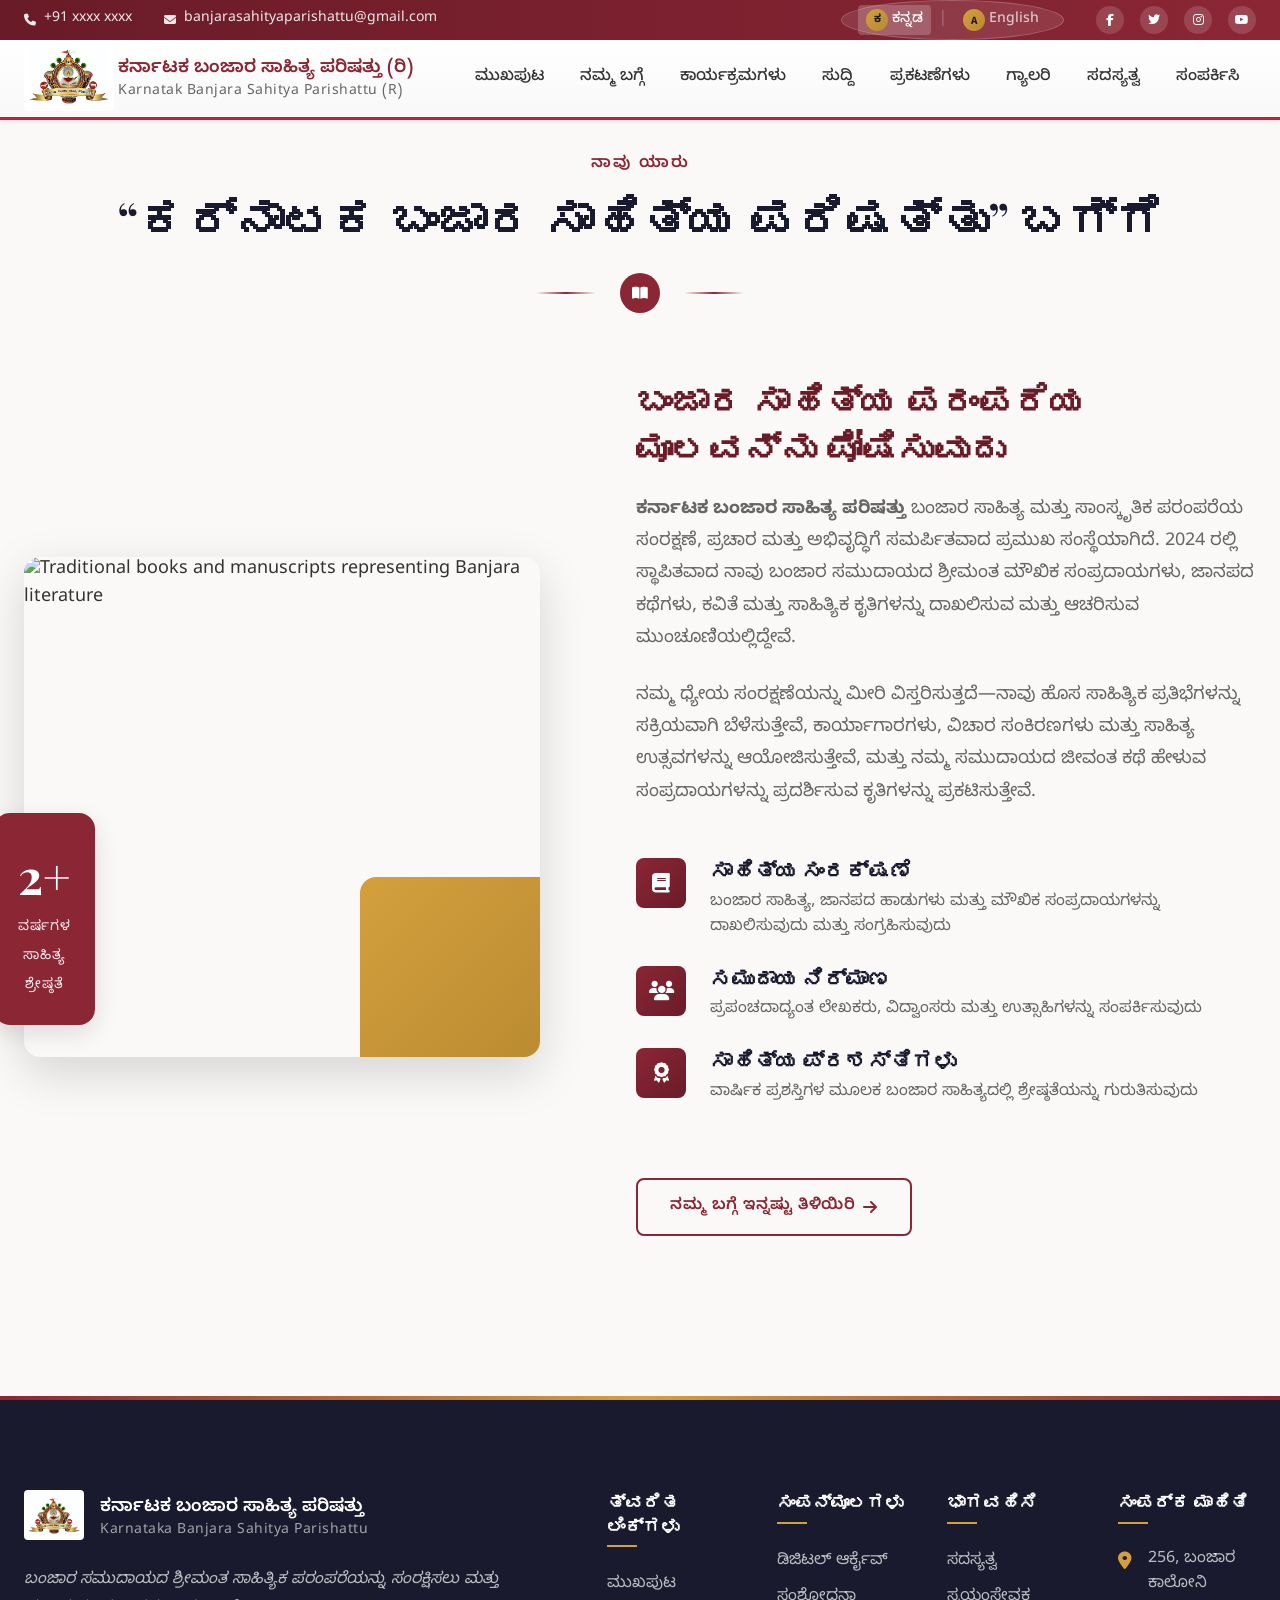
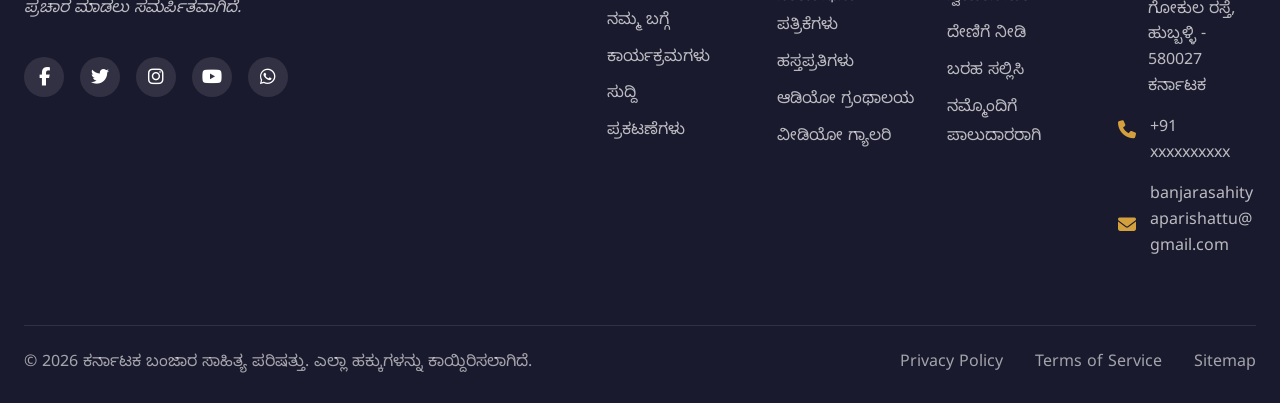
==== commit 42c0a081: "mobile view fixes" ====
--- a/about.html
+++ b/about.html
@@ -20,7 +20,7 @@
     <link rel="stylesheet" href="https://cdnjs.cloudflare.com/ajax/libs/font-awesome/6.5.1/css/all.min.css">
     
     <!-- Main CSS -->
-    <link rel="stylesheet" href="css/style.css?v=5">
+    <link rel="stylesheet" href="css/style.css?v=6">
     
     <!-- About Page Specific Styles -->
     <style>
--- a/css/style.css
+++ b/css/style.css
@@ -508,6 +508,13 @@
 .nav-link.active {
     color: var(--color-primary);
     background: rgba(139, 38, 53, 0.08);
+}
+
+.nav-link:focus,
+.nav-link:active {
+    outline: none;
+    border: none;
+    box-shadow: none;
 }
 
 /* Admin Link Styling */
@@ -585,6 +592,20 @@
     height: 30px;
     cursor: pointer;
     z-index: 1001;
+    border: none;
+    outline: none;
+    background: transparent;
+    box-shadow: none;
+    -webkit-appearance: none;
+    -moz-appearance: none;
+    appearance: none;
+}
+
+.hamburger:focus,
+.hamburger:active {
+    border: none;
+    outline: none;
+    box-shadow: none;
 }
 
 .hamburger .bar {
@@ -593,6 +614,13 @@
     background: var(--color-primary);
     border-radius: 2px;
     transition: all var(--transition-base);
+}
+
+.hamburger.active {
+    border: none !important;
+    outline: none !important;
+    box-shadow: none !important;
+    background: transparent !important;
 }
 
 .hamburger.active .bar:nth-child(1) {
@@ -799,16 +827,17 @@
     text-align: center;
     margin: 0 auto;
     padding: var(--space-3xl) 0;
+    padding-top: 180px; /* Space for logo on desktop */
     margin-top: -20px;
 }
 
 .hero-logo {
-    margin-bottom: var(--space-lg);
+    position: absolute;
+    top: var(--space-xl);
+    left: 50%;
+    transform: translateX(-50%);
+    z-index: 10;
     text-align: center;
-    width: 100%;
-    display: flex;
-    justify-content: center;
-    margin-left: -28px;
 }
 
 .hero-logo-img {
@@ -832,9 +861,9 @@
     font-weight: 600;
     letter-spacing: 1px;
     text-transform: none;
-    margin-bottom: var(--space-lg);
+    margin-bottom: calc(var(--space-lg) + 24px); /* Added 0.25 inch spacing below */
     margin-top: -90px;
-    margin-left: -56px;
+    margin-left: 0px;
     animation: fadeInDown 0.8s ease-out;
 }
 
@@ -888,7 +917,7 @@
     justify-content: center;
     gap: var(--space-md);
     margin-bottom: var(--space-xl);
-    margin-left: -71px;
+    margin-left: -14px; /* Moved right by another 4mm */
     animation: fadeInUp 0.8s ease-out 0.6s both;
     flex-wrap: wrap;
 }
@@ -2130,44 +2159,103 @@
     .footer-links {
         grid-template-columns: repeat(2, 1fr);
     }
+    
+    /* Tablet adjustments for side images */
+    .sant-image-container {
+        top: var(--space-lg);
+        left: var(--space-lg);
+    }
+    
+    .sant-image {
+        max-width: 100px;
+        max-height: 130px;
+    }
+    
+    .nagada-image-container {
+        top: var(--space-lg);
+        right: var(--space-lg);
+    }
+    
+    .nagada-image {
+        max-width: 90px;
+        max-height: 110px;
+    }
 }
 
 /* Mobile landscape and below */
 @media (max-width: 768px) {
     :root {
         --header-height: 60px;
-        --top-bar-height: 35px;
-    }
-    
-    /* Top bar adjustments */
+        --top-bar-height: 36px;
+    }
+    
+    /* Top bar adjustments - IMPROVED FOR MOBILE */
     .top-bar {
         height: var(--top-bar-height);
+        padding: 0;
+    }
+    
+    .top-bar-content {
+        justify-content: center;
+        gap: var(--space-md);
     }
     
     .contact-info {
         display: none;
     }
     
+    .top-bar-right {
+        width: 100%;
+        justify-content: center;
+        gap: var(--space-md);
+    }
+    
+    .language-switcher {
+        padding: 4px 8px;
+        gap: 4px;
+    }
+    
+    .lang-btn {
+        padding: 2px 6px;
+        font-size: 0.7rem;
+    }
+    
+    .lang-flag {
+        font-size: 0.8rem;
+    }
+    
+    .lang-name {
+        display: none;
+    }
+    
+    .lang-divider {
+        margin: 0 2px;
+        font-size: 0.7rem;
+    }
+    
     .social-icons {
-        margin: 0 auto;
+        gap: var(--space-sm);
     }
     
     .social-icons a {
-        width: 28px;
-        height: 28px;
-        font-size: 0.75rem;
-    }
-    
-    .lang-switcher {
-        padding: var(--space-xs) var(--space-sm);
-    }
-    
-    .lang-btn {
-        padding: var(--space-xs) var(--space-sm);
-        font-size: var(--text-xs);
-    }
-    
-    /* Mobile Navigation */
+        width: 26px;
+        height: 26px;
+        font-size: 0.7rem;
+    }
+    
+    /* Logo adjustments for tablet/mobile */
+    .logo-icon {
+        width: 55px;
+        height: 45px;
+        margin-top: 0;
+        padding: 3px;
+    }
+    
+    .logo-text {
+        display: none;
+    }
+    
+    /* Mobile Navigation - Hamburger Menu */
     .hamburger {
         display: flex;
     }
@@ -2185,16 +2273,29 @@
         overflow: hidden;
         transition: max-height var(--transition-base);
         box-shadow: var(--shadow-lg);
+        z-index: 999;
     }
     
     .nav-menu.active {
         max-height: 500px;
     }
     
+    .nav-menu li {
+        width: 100%;
+    }
+    
     .nav-link {
         width: 100%;
-        padding: var(--space-md);
-        border-bottom: 1px solid var(--color-light-gray);
+        padding: 14px 20px !important;
+        text-align: center;
+        display: block;
+        border-radius: var(--radius-md);
+        margin: 4px 0;
+    }
+    
+    .nav-link.active {
+        background: var(--color-primary) !important;
+        color: var(--color-white) !important;
     }
     
     .dropdown-menu {
@@ -2237,14 +2338,6 @@
         margin-top: 0;
     }
     
-    .hero-logo {
-        margin-left: 0;
-        margin-bottom: var(--space-md);
-    }
-    
-    .hero-logo-img {
-        width: 120px;
-    }
     
     .hero-tagline {
         margin-top: var(--space-sm);
@@ -2295,19 +2388,89 @@
         height: 30px;
     }
     
-    /* Hide side images on mobile to prevent overlap */
-    .sant-image-container,
+    /* MOBILE: All 3 images aligned in same row - visible below header */
+    .hero-content {
+        padding-top: 44px !important; /* Moved up by 2 inches total */
+    }
+    
+    /* Sevalal - LEFT */
+    .sant-image-container {
+        display: flex !important;
+        flex-direction: column !important;
+        align-items: center !important;
+        position: absolute !important;
+        top: 131px !important;
+        left: 10px !important;
+        z-index: 20 !important;
+        width: 100px !important;
+    }
+    
+    .sant-image {
+        max-width: 80px !important;
+        max-height: 100px !important;
+        border-width: 3px !important;
+        box-shadow: 0 4px 15px rgba(0, 0, 0, 0.4) !important;
+    }
+    
+    .sant-name {
+        display: block !important;
+        font-size: 0.55rem !important;
+        max-width: 100px !important;
+        margin: 8px 0 0 0 !important;
+        line-height: 1.3 !important;
+        text-align: center !important;
+        color: var(--color-secondary) !important;
+    }
+    
+    /* Nagada - RIGHT */
     .nagada-image-container {
-        display: none !important;
-    }
-    
+        display: flex !important;
+        flex-direction: column !important;
+        align-items: center !important;
+        position: absolute !important;
+        top: 142px !important; /* Moved down by 3mm */
+        right: 10px !important;
+        z-index: 20 !important;
+        width: 100px !important;
+    }
+    
+    .nagada-image {
+        max-width: 70px !important;
+        max-height: 85px !important;
+        margin: 0 !important;
+        filter: drop-shadow(0 4px 10px rgba(0, 0, 0, 0.4)) !important;
+    }
+    
+    .nagada-text {
+        display: block !important;
+        font-size: 0.55rem !important;
+        margin: 8px 0 0 0 !important;
+        line-height: 1.3 !important;
+        text-align: center !important;
+        color: var(--color-secondary) !important;
+    }
+    
+    .nagada-text-line2 {
+        margin-left: 0 !important;
+    }
+    
+    /* CENTER LOGO - aligned with side images */
     .hero-logo {
-        margin-left: 0 !important;
+        position: absolute !important;
+        top: 121px !important;
+        left: 50% !important;
+        transform: translateX(-50%) !important;
+        z-index: 20 !important;
     }
     
     .hero-logo-img {
-        width: 100px !important;
+        width: 110px !important;
         height: auto !important;
+    }
+    
+    /* Welcome button - moved down by 10mm total */
+    .hero-buttons {
+        margin-top: 38px !important;
     }
     
     .hero-tagline {
@@ -2335,20 +2498,40 @@
         gap: var(--space-xs) !important;
     }
     
-    /* Fix mobile menu styling */
+    /* Hamburger menu for small screens */
     .nav-menu {
-        background: var(--color-white) !important;
-        z-index: 1000 !important;
+        position: fixed;
+        top: calc(var(--header-height) + var(--top-bar-height));
+        left: 0;
+        right: 0;
+        flex-direction: column;
+        background: var(--color-white);
+        padding: var(--space-md);
+        max-height: 0;
+        overflow: hidden;
+        box-shadow: var(--shadow-lg);
+        z-index: 999;
+    }
+    
+    .nav-menu.active {
+        max-height: 500px;
+    }
+    
+    .nav-menu li {
+        width: 100%;
     }
     
     .nav-link {
-        text-align: center !important;
-        background: transparent !important;
+        width: 100%;
+        padding: 12px 16px !important;
+        text-align: center;
+        display: block;
     }
     
     .nav-link.active {
-        background: rgba(196, 30, 58, 0.1) !important;
-        border-radius: var(--radius-sm) !important;
+        background: var(--color-primary) !important;
+        color: var(--color-white) !important;
+        border-radius: var(--radius-md);
     }
     
     .dropdown-toggle {
@@ -2433,36 +2616,165 @@
 
 /* Mobile portrait */
 @media (max-width: 480px) {
+    :root {
+        --header-height: 55px;
+        --top-bar-height: 32px;
+    }
+    
     .container {
-        padding: 0 var(--space-md);
+        padding: 0 var(--space-sm);
     }
     
     .section {
-        padding: var(--space-3xl) 0;
+        padding: var(--space-2xl) 0;
+    }
+    
+    /* Compact top bar for small screens */
+    .top-bar {
+        padding: 0 var(--space-xs);
+    }
+    
+    .top-bar-content {
+        gap: var(--space-sm);
+    }
+    
+    .top-bar-right {
+        gap: var(--space-sm);
+    }
+    
+    .language-switcher {
+        padding: 3px 6px;
+        gap: 3px;
+    }
+    
+    .lang-btn {
+        padding: 2px 4px;
+        font-size: 0.65rem;
+    }
+    
+    .lang-flag {
+        font-size: 0.75rem;
+    }
+    
+    .social-icons {
+        gap: 4px;
+    }
+    
+    .social-icons a {
+        width: 22px;
+        height: 22px;
+        font-size: 0.6rem;
+    }
+    
+    /* Compact navbar for small screens */
+    .navbar {
+        height: 50px;
+    }
+    
+    .logo-icon {
+        width: 40px;
+        height: 32px;
+        padding: 2px;
     }
     
     .logo-text {
         display: none;
     }
     
+    /* Keep hamburger menu on small screens */
+    .hamburger {
+        display: flex;
+    }
+    
+    /* Adjust nav link padding for small screens */
+    .nav-link {
+        padding: 12px 16px !important;
+    }
+    
+    /* SMALL SCREENS: All 3 images aligned */
+    .hero-content {
+        padding-top: 14px !important; /* Moved up by 2 inches total */
+    }
+    
+    .sant-image-container {
+        top: 116px !important;
+        left: 5px !important;
+        width: 85px !important;
+    }
+    
+    .sant-image {
+        max-width: 65px !important;
+        max-height: 80px !important;
+    }
+    
+    .sant-name {
+        font-size: 0.45rem !important;
+        max-width: 85px !important;
+    }
+    
+    .nagada-image-container {
+        top: 127px !important; /* Moved down by 3mm */
+        right: 5px !important;
+        width: 85px !important;
+    }
+    
+    .nagada-image {
+        max-width: 55px !important;
+        max-height: 70px !important;
+    }
+    
+    .nagada-text {
+        font-size: 0.45rem !important;
+    }
+    
+    .hero-logo {
+        top: 106px !important;
+    }
+    
     .hero-logo-img {
-        width: 100px;
+        width: 90px !important;
+    }
+    
+    /* Hero section adjustments */
+    .hero {
+        min-height: calc(100vh - var(--header-height) - var(--top-bar-height));
+        padding-top: var(--space-lg);
+    }
+    
+    .hero-content {
+        padding: var(--space-md) 0;
+    }
+    
+    .hero-tagline {
+        font-size: var(--text-xs);
+        margin-top: var(--space-xs);
+    }
+    
+    .hero-title {
+        margin-top: var(--space-sm);
     }
     
     .hero-title .highlight {
-        font-size: var(--text-lg);
+        font-size: var(--text-base);
+        white-space: normal;
+        line-height: 1.4;
     }
     
     .hero-title .english-text {
+        font-size: 0.7rem;
+        margin-top: var(--space-xs);
+    }
+    
+    .hero-description {
+        font-size: 0.75rem;
+        line-height: 1.6;
+        margin: var(--space-md) auto;
+        padding: 0 var(--space-xs);
+    }
+    
+    .btn-banjara {
+        padding: var(--space-sm) var(--space-lg);
         font-size: var(--text-xs);
-    }
-    
-    .hero-description {
-        font-size: var(--text-xs);
-    }
-    
-    .btn-banjara {
-        transform: scale(0.9);
     }
     
     .hero-stats {
@@ -2498,6 +2810,51 @@
     }
 }
 
+/* ==================== MOBILE ENHANCEMENTS ==================== */
+/* Prevent text overflow on very small screens */
+.footer-contact li span,
+.contact-card p,
+.news-meta span,
+.contact-info span {
+    word-break: break-word;
+    overflow-wrap: break-word;
+}
+
+/* iOS form styling improvements */
+input, select, textarea {
+    -webkit-appearance: none;
+    -moz-appearance: none;
+    appearance: none;
+}
+
+/* Safe area insets for notched devices (iPhone X+) */
+@supports (padding: env(safe-area-inset-bottom)) {
+    .footer-bottom {
+        padding-bottom: max(var(--space-lg), env(safe-area-inset-bottom));
+    }
+    
+    .back-to-top {
+        bottom: max(var(--space-2xl), calc(env(safe-area-inset-bottom) + var(--space-md)));
+    }
+}
+
+/* Ensure touch targets are at least 44px (Apple HIG recommendation) */
+@media (max-width: 768px) {
+    .nav-link,
+    .btn,
+    .filter-tab,
+    .social-icons a,
+    .footer-social a {
+        min-height: 44px;
+        min-width: 44px;
+    }
+    
+    .hamburger {
+        min-height: 44px;
+        min-width: 44px;
+    }
+}
+
 /* Print styles */
 @media print {
     .header, .hero, .back-to-top, .footer-social, .hamburger {
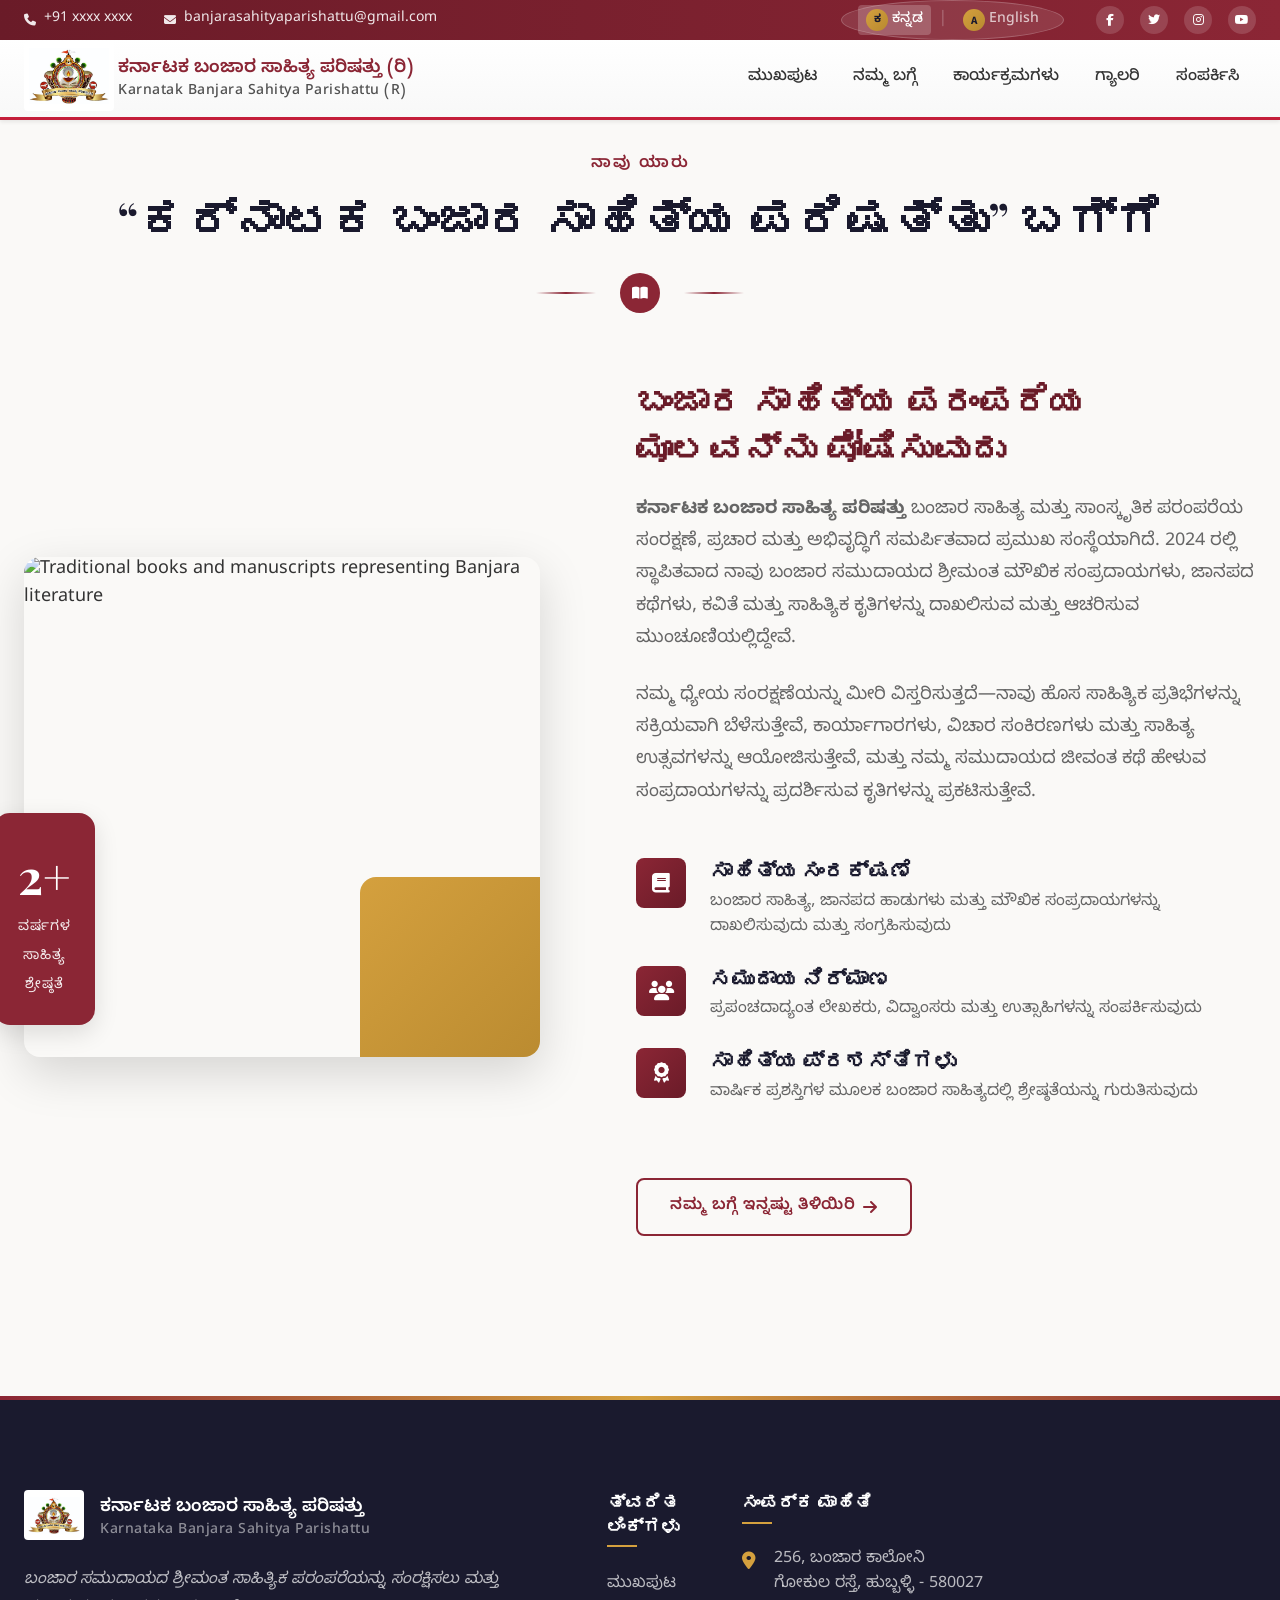
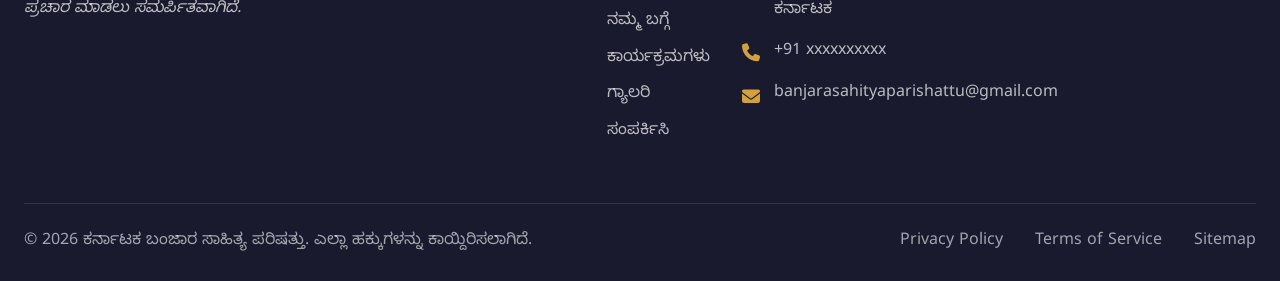
==== commit 57d0450a: "latest fixes" ====
--- a/about.html
+++ b/about.html
@@ -445,7 +445,30 @@
             }
             
             .activities-grid {
-                grid-template-columns: 1fr;
+                grid-template-columns: repeat(3, 1fr); /* Keep 3 columns like desktop */
+                gap: var(--space-md); /* Slightly reduced gap for mobile */
+            }
+            
+            .activity-card {
+                /* Smaller padding for mobile to fit 3 cards */
+            }
+            
+            .activity-icon {
+                padding: var(--space-md); /* Reduced padding */
+                font-size: 1.5rem; /* Smaller icons */
+            }
+            
+            .activity-content {
+                padding: var(--space-md); /* Reduced padding */
+            }
+            
+            .activity-content h4 {
+                font-size: var(--text-sm); /* Smaller title */
+            }
+            
+            .activity-content p {
+                font-size: 0.7rem; /* Smaller text */
+                line-height: 1.5;
             }
             
             .about-hero h1 {
@@ -460,6 +483,31 @@
             
             .stats-grid {
                 grid-template-columns: 1fr;
+            }
+            
+            /* Keep 3 columns for activities on very small screens */
+            .activities-grid {
+                grid-template-columns: repeat(3, 1fr);
+                gap: var(--space-sm); /* Even smaller gap */
+            }
+            
+            .activity-icon {
+                padding: var(--space-sm);
+                font-size: 1.2rem;
+            }
+            
+            .activity-content {
+                padding: var(--space-sm);
+            }
+            
+            .activity-content h4 {
+                font-size: 0.65rem;
+                margin-bottom: 2px;
+            }
+            
+            .activity-content p {
+                font-size: 0.55rem;
+                line-height: 1.4;
             }
         }
     </style>
@@ -520,10 +568,10 @@
                         <li><a href="index.html" class="nav-link" data-lang-kn="ಮುಖಪುಟ" data-lang-en="Home">ಮುಖಪುಟ</a></li>
                         <li><a href="about.html" class="nav-link active" data-lang-kn="ನಮ್ಮ ಬಗ್ಗೆ" data-lang-en="About Us">ನಮ್ಮ ಬಗ್ಗೆ</a></li>
                         <li><a href="events.html" class="nav-link" data-lang-kn="ಕಾರ್ಯಕ್ರಮಗಳು" data-lang-en="Events">ಕಾರ್ಯಕ್ರಮಗಳು</a></li>
-                        <li><a href="news.html" class="nav-link" data-lang-kn="ಸುದ್ದಿ" data-lang-en="News">ಸುದ್ದಿ</a></li>
-                        <li><a href="publications.html" class="nav-link" data-lang-kn="ಪ್ರಕಟಣೆಗಳು" data-lang-en="Publications">ಪ್ರಕಟಣೆಗಳು</a></li>
+                        <!-- <li><a href="news.html" class="nav-link" data-lang-kn="ಸುದ್ದಿ" data-lang-en="News">ಸುದ್ದಿ</a></li> -->
+                        <!-- <li><a href="publications.html" class="nav-link" data-lang-kn="ಪ್ರಕಟಣೆಗಳು" data-lang-en="Publications">ಪ್ರಕಟಣೆಗಳು</a></li> -->
                         <li><a href="gallery.html" class="nav-link" data-lang-kn="ಗ್ಯಾಲರಿ" data-lang-en="Gallery">ಗ್ಯಾಲರಿ</a></li>
-                        <li><a href="register.html" class="nav-link" data-lang-kn="ಸದಸ್ಯತ್ವ" data-lang-en="Membership">ಸದಸ್ಯತ್ವ</a></li>
+                        <!-- <li><a href="register.html" class="nav-link" data-lang-kn="ಸದಸ್ಯತ್ವ" data-lang-en="Membership">ಸದಸ್ಯತ್ವ</a></li> -->
                         <li><a href="contact.html" class="nav-link" data-lang-kn="ಸಂಪರ್ಕಿಸಿ" data-lang-en="Contact">ಸಂಪರ್ಕಿಸಿ</a></li>
                     </ul>
                     
@@ -746,7 +794,7 @@
             </div>
         </section>
         
-        <!-- Stats Section -->
+        <!-- Stats Section - COMMENTED OUT FOR FUTURE DEVELOPMENT
         <section class="stats-section">
             <div class="container">
                 <div class="stats-grid">
@@ -769,8 +817,9 @@
                 </div>
             </div>
         </section>
-        
-        <!-- CTA Section -->
+        -->
+        
+        <!-- CTA Section - COMMENTED OUT FOR FUTURE DEVELOPMENT
         <section class="cta-section">
             <div class="container">
                 <h2 data-lang-kn="ನಮ್ಮೊಂದಿಗೆ ಸೇರಿ" data-lang-en="Join Us">ನಮ್ಮೊಂದಿಗೆ ಸೇರಿ</h2>
@@ -785,6 +834,7 @@
                 </div>
             </div>
         </section>
+        -->
         
         </div><!-- End of detailed-content -->
         
@@ -809,6 +859,7 @@
                         <p class="footer-description" data-lang-kn="ಬಂಜಾರ ಸಮುದಾಯದ ಶ್ರೀಮಂತ ಸಾಹಿತ್ಯಿಕ ಪರಂಪರೆಯನ್ನು ಸಂರಕ್ಷಿಸಲು ಮತ್ತು ಪ್ರಚಾರ ಮಾಡಲು ಸಮರ್ಪಿತವಾಗಿದೆ." data-lang-en="Dedicated to preserving and promoting the rich literary heritage of the Banjara community.">
                             ಬಂಜಾರ ಸಮುದಾಯದ ಶ್ರೀಮಂತ ಸಾಹಿತ್ಯಿಕ ಪರಂಪರೆಯನ್ನು ಸಂರಕ್ಷಿಸಲು ಮತ್ತು ಪ್ರಚಾರ ಮಾಡಲು ಸಮರ್ಪಿತವಾಗಿದೆ.
                         </p>
+                        <!-- Footer social icons - commented out, using Follow Us section instead
                         <div class="footer-social">
                             <a href="#" aria-label="Facebook"><i class="fab fa-facebook-f"></i></a>
                             <a href="#" aria-label="Twitter"><i class="fab fa-twitter"></i></a>
@@ -816,6 +867,7 @@
                             <a href="#" aria-label="YouTube"><i class="fab fa-youtube"></i></a>
                             <a href="#" aria-label="WhatsApp"><i class="fab fa-whatsapp"></i></a>
                         </div>
+                        -->
                     </div>
                     
                     <div class="footer-links">
@@ -825,11 +877,13 @@
                                 <li><a href="index.html" data-lang-kn="ಮುಖಪುಟ" data-lang-en="Home">ಮುಖಪುಟ</a></li>
                                 <li><a href="about.html" data-lang-kn="ನಮ್ಮ ಬಗ್ಗೆ" data-lang-en="About Us">ನಮ್ಮ ಬಗ್ಗೆ</a></li>
                                 <li><a href="events.html" data-lang-kn="ಕಾರ್ಯಕ್ರಮಗಳು" data-lang-en="Events">ಕಾರ್ಯಕ್ರಮಗಳು</a></li>
-                                <li><a href="news.html" data-lang-kn="ಸುದ್ದಿ" data-lang-en="News">ಸುದ್ದಿ</a></li>
-                                <li><a href="publications.html" data-lang-kn="ಪ್ರಕಟಣೆಗಳು" data-lang-en="Publications">ಪ್ರಕಟಣೆಗಳು</a></li>
+                                <!-- <li><a href="publications.html" data-lang-kn="ಪ್ರಕಟಣೆಗಳು" data-lang-en="Publications">ಪ್ರಕಟಣೆಗಳು</a></li> -->
+                                <li><a href="gallery.html" data-lang-kn="ಗ್ಯಾಲರಿ" data-lang-en="Gallery">ಗ್ಯಾಲರಿ</a></li>
+                                <li><a href="contact.html" data-lang-kn="ಸಂಪರ್ಕಿಸಿ" data-lang-en="Contact">ಸಂಪರ್ಕಿಸಿ</a></li>
                             </ul>
                         </div>
                         
+                        <!-- Resources section - COMMENTED OUT FOR FUTURE DEVELOPMENT
                         <div class="footer-column">
                             <h4 data-lang-kn="ಸಂಪನ್ಮೂಲಗಳು" data-lang-en="Resources">ಸಂಪನ್ಮೂಲಗಳು</h4>
                             <ul>
@@ -840,7 +894,9 @@
                                 <li><a href="#" data-lang-kn="ವೀಡಿಯೋ ಗ್ಯಾಲರಿ" data-lang-en="Video Gallery">ವೀಡಿಯೋ ಗ್ಯಾಲರಿ</a></li>
                             </ul>
                         </div>
+                        -->
                         
+                        <!-- Get Involved section - COMMENTED OUT FOR FUTURE DEVELOPMENT
                         <div class="footer-column">
                             <h4 data-lang-kn="ಭಾಗವಹಿಸಿ" data-lang-en="Get Involved">ಭಾಗವಹಿಸಿ</h4>
                             <ul>
@@ -851,6 +907,7 @@
                                 <li><a href="#" data-lang-kn="ನಮ್ಮೊಂದಿಗೆ ಪಾಲುದಾರರಾಗಿ" data-lang-en="Partner With Us">ನಮ್ಮೊಂದಿಗೆ ಪಾಲುದಾರರಾಗಿ</a></li>
                             </ul>
                         </div>
+                        -->
                         
                         <div class="footer-column">
                             <h4 data-lang-kn="ಸಂಪರ್ಕ ಮಾಹಿತಿ" data-lang-en="Contact Info">ಸಂಪರ್ಕ ಮಾಹಿತಿ</h4>
--- a/css/style.css
+++ b/css/style.css
@@ -481,8 +481,10 @@
 
 .logo-english {
     font-size: var(--text-xs);
-    color: var(--color-text-light);
+    color: var(--color-text); /* Darker color for better visibility */
     letter-spacing: 0.5px;
+    font-weight: 500; /* Slightly bolder */
+    opacity: 0.85;
 }
 
 /* Navigation Menu */
@@ -587,9 +589,9 @@
     display: none;
     flex-direction: column;
     justify-content: center;
-    gap: 5px;
-    width: 30px;
-    height: 30px;
+    gap: 4px;
+    width: 24px;
+    height: 24px;
     cursor: pointer;
     z-index: 1001;
     border: none;
@@ -599,6 +601,7 @@
     -webkit-appearance: none;
     -moz-appearance: none;
     appearance: none;
+    padding: 2px;
 }
 
 .hamburger:focus,
@@ -609,10 +612,10 @@
 }
 
 .hamburger .bar {
-    width: 100%;
-    height: 3px;
+    width: 20px;
+    height: 2px;
     background: var(--color-primary);
-    border-radius: 2px;
+    border-radius: 1px;
     transition: all var(--transition-base);
 }
 
@@ -624,7 +627,7 @@
 }
 
 .hamburger.active .bar:nth-child(1) {
-    transform: rotate(45deg) translate(5px, 6px);
+    transform: rotate(45deg) translate(4px, 5px);
 }
 
 .hamburger.active .bar:nth-child(2) {
@@ -632,7 +635,7 @@
 }
 
 .hamburger.active .bar:nth-child(3) {
-    transform: rotate(-45deg) translate(6px, -7px);
+    transform: rotate(-45deg) translate(4px, -5px);
 }
 
 /* ==================== HERO SECTION ==================== */
@@ -667,6 +670,7 @@
     position: relative;
     z-index: 1;
 }
+
 
 /* Sant Sevalal Maharaj Image - Top Left Corner */
 .sant-image-container {
@@ -917,7 +921,8 @@
     justify-content: center;
     gap: var(--space-md);
     margin-bottom: var(--space-xl);
-    margin-left: -14px; /* Moved right by another 4mm */
+    margin-left: -14px;
+    margin-top: 24px; /* Moved down by 0.25 inch */
     animation: fadeInUp 0.8s ease-out 0.6s both;
     flex-wrap: wrap;
 }
@@ -2031,6 +2036,7 @@
 .footer-contact li span {
     font-size: var(--text-sm);
     color: rgba(255, 255, 255, 0.7);
+    white-space: nowrap;
 }
 
 .footer-bottom {
@@ -2191,23 +2197,37 @@
     
     /* Top bar adjustments - IMPROVED FOR MOBILE */
     .top-bar {
-        height: var(--top-bar-height);
-        padding: 0;
+        height: auto;
+        min-height: var(--top-bar-height);
+        padding: 4px var(--space-sm);
     }
     
     .top-bar-content {
-        justify-content: center;
+        justify-content: space-between;
+        align-items: center;
+        gap: var(--space-sm);
+    }
+    
+    .contact-info {
+        display: flex;
+        flex-direction: row;
         gap: var(--space-md);
-    }
-    
-    .contact-info {
-        display: none;
+        flex: 1;
+    }
+    
+    .contact-info span {
+        font-size: 0.65rem;
+    }
+    
+    /* Hide social icons in header on mobile */
+    .social-icons {
+        display: none !important;
     }
     
     .top-bar-right {
-        width: 100%;
-        justify-content: center;
-        gap: var(--space-md);
+        flex-shrink: 0;
+        justify-content: flex-end;
+        gap: var(--space-sm);
     }
     
     .language-switcher {
@@ -2252,7 +2272,19 @@
     }
     
     .logo-text {
-        display: none;
+        display: flex !important;
+        flex-direction: column;
+        margin-left: 8px;
+    }
+    
+    .logo-kannada {
+        font-size: 0.65rem !important;
+        line-height: 1.2;
+    }
+    
+    .logo-english {
+        font-size: 0.5rem !important;
+        line-height: 1.2;
     }
     
     /* Mobile Navigation - Hamburger Menu */
@@ -2265,19 +2297,22 @@
         top: calc(var(--header-height) + var(--top-bar-height));
         left: 0;
         right: 0;
+        bottom: 0;
         flex-direction: column;
         background: var(--color-white);
-        padding: var(--space-lg);
+        padding: var(--space-xl);
         gap: 0;
-        max-height: 0;
-        overflow: hidden;
-        transition: max-height var(--transition-base);
+        opacity: 0;
+        visibility: hidden;
+        overflow-y: auto;
+        transition: opacity var(--transition-base), visibility var(--transition-base);
         box-shadow: var(--shadow-lg);
         z-index: 999;
     }
     
     .nav-menu.active {
-        max-height: 500px;
+        opacity: 1;
+        visibility: visible;
     }
     
     .nav-menu li {
@@ -2340,7 +2375,7 @@
     
     
     .hero-tagline {
-        margin-top: var(--space-sm);
+        margin-top: 20px !important; /* Better visibility spacing */
         margin-left: 0;
         font-size: var(--text-xs);
     }
@@ -2388,18 +2423,25 @@
         height: 30px;
     }
     
-    /* MOBILE: All 3 images aligned in same row - visible below header */
+    /* MOBILE: All 3 images aligned - ABSOLUTE POSITIONING */
+    /* Home page hero content - moved up by 1.5 inch total */
+    .hero .hero-content {
+        padding-top: 63px !important; /* 111px - 48px = 63px */
+        margin-top: 0 !important;
+    }
+    
+    /* Other pages - normal spacing */
     .hero-content {
-        padding-top: 44px !important; /* Moved up by 2 inches total */
-    }
-    
-    /* Sevalal - LEFT */
+        margin-top: 0 !important;
+    }
+    
+    /* Sevalal - LEFT - bound to header with 0.5 inch gap */
     .sant-image-container {
         display: flex !important;
         flex-direction: column !important;
         align-items: center !important;
         position: absolute !important;
-        top: 131px !important;
+        top: 48px !important; /* 0.5 inch below header */
         left: 10px !important;
         z-index: 20 !important;
         width: 100px !important;
@@ -2422,20 +2464,20 @@
         color: var(--color-secondary) !important;
     }
     
-    /* Nagada - RIGHT */
+    /* Nagada - RIGHT - bound to header with 0.5 inch gap */
     .nagada-image-container {
         display: flex !important;
         flex-direction: column !important;
         align-items: center !important;
         position: absolute !important;
-        top: 142px !important; /* Moved down by 3mm */
+        top: 58px !important; /* 0.5 inch + slight offset to align with Sevalal */
         right: 10px !important;
         z-index: 20 !important;
         width: 100px !important;
     }
     
     .nagada-image {
-        max-width: 70px !important;
+        max-width: 60px !important;
         max-height: 85px !important;
         margin: 0 !important;
         filter: drop-shadow(0 4px 10px rgba(0, 0, 0, 0.4)) !important;
@@ -2454,10 +2496,13 @@
         margin-left: 0 !important;
     }
     
-    /* CENTER LOGO - aligned with side images */
+    /* CENTER LOGO with Established text - bound to header with 0.5 inch gap */
     .hero-logo {
+        display: flex !important;
+        flex-direction: column !important;
+        align-items: center !important;
         position: absolute !important;
-        top: 121px !important;
+        top: 48px !important; /* 0.5 inch below header */
         left: 50% !important;
         transform: translateX(-50%) !important;
         z-index: 20 !important;
@@ -2468,16 +2513,17 @@
         height: auto !important;
     }
     
-    /* Welcome button - moved down by 10mm total */
+    /* Hero tagline (Established) - directly below logo */
+    .hero-logo .hero-tagline {
+        display: block !important;
+        margin: 8px 0 0 0 !important;
+        font-size: 0.75rem !important;
+        text-align: center !important;
+    }
+    
+    /* Welcome button */
     .hero-buttons {
-        margin-top: 38px !important;
-    }
-    
-    .hero-tagline {
-        margin-left: 0 !important;
-    }
-    
-    .hero-buttons {
+        margin-top: 15px !important;
         margin-left: 0 !important;
     }
     
@@ -2498,23 +2544,27 @@
         gap: var(--space-xs) !important;
     }
     
-    /* Hamburger menu for small screens */
+    /* Hamburger menu for small screens - full screen */
     .nav-menu {
         position: fixed;
         top: calc(var(--header-height) + var(--top-bar-height));
         left: 0;
         right: 0;
+        bottom: 0;
         flex-direction: column;
         background: var(--color-white);
-        padding: var(--space-md);
-        max-height: 0;
-        overflow: hidden;
+        padding: var(--space-lg);
+        opacity: 0;
+        visibility: hidden;
+        overflow-y: auto;
         box-shadow: var(--shadow-lg);
         z-index: 999;
+        transition: opacity var(--transition-base), visibility var(--transition-base);
     }
     
     .nav-menu.active {
-        max-height: 500px;
+        opacity: 1;
+        visibility: visible;
     }
     
     .nav-menu li {
@@ -2538,9 +2588,9 @@
         justify-content: center !important;
     }
     
-    /* Hide logo text on tablets and mobile */
+    /* Show logo text on mobile */
     .logo-text {
-        display: none !important;
+        display: flex !important;
     }
     
     /* Gallery adjustments */
@@ -2583,19 +2633,42 @@
         grid-template-columns: 1fr;
     }
     
-    /* Footer adjustments */
+    /* Footer adjustments - 2 columns centered on mobile */
     .footer-links {
-        grid-template-columns: 1fr;
-        text-align: center;
+        display: flex;
+        justify-content: center;
+        gap: var(--space-3xl);
+        text-align: left;
+        margin-top: -48px; /* Push upward by ~0.5 inch */
+    }
+    
+    .footer-column {
+        padding: var(--space-sm);
+        flex: 0 0 auto;
+        max-width: 45%;
+    }
+    
+    .footer-column h4 {
+        font-size: 0.8rem;
+        margin-bottom: var(--space-xs);
     }
     
     .footer-column h4::after {
-        left: 50%;
-        transform: translateX(-50%);
+        left: 0;
+        transform: none;
+    }
+    
+    .footer-column ul li {
+        margin-bottom: 2px;
+    }
+    
+    .footer-column ul li a {
+        font-size: 0.7rem;
     }
     
     .footer-contact li {
-        justify-content: center;
+        justify-content: flex-start;
+        font-size: 0.65rem;
     }
     
     .footer-bottom-content {
@@ -2631,15 +2704,23 @@
     
     /* Compact top bar for small screens */
     .top-bar {
-        padding: 0 var(--space-xs);
+        padding: 4px var(--space-xs);
     }
     
     .top-bar-content {
+        gap: var(--space-xs);
+    }
+    
+    .contact-info {
         gap: var(--space-sm);
     }
     
+    .contact-info span {
+        font-size: 0.55rem;
+    }
+    
     .top-bar-right {
-        gap: var(--space-sm);
+        gap: var(--space-xs);
     }
     
     .language-switcher {
@@ -2678,7 +2759,16 @@
     }
     
     .logo-text {
-        display: none;
+        display: flex !important;
+        margin-left: 5px;
+    }
+    
+    .logo-kannada {
+        font-size: 0.55rem !important;
+    }
+    
+    .logo-english {
+        font-size: 0.4rem !important;
     }
     
     /* Keep hamburger menu on small screens */
@@ -2691,13 +2781,14 @@
         padding: 12px 16px !important;
     }
     
-    /* SMALL SCREENS: All 3 images aligned */
-    .hero-content {
-        padding-top: 14px !important; /* Moved up by 2 inches total */
+    /* SMALL SCREENS: Absolute positioning */
+    .hero .hero-content {
+        padding-top: 43px !important; /* 91px - 48px = 43px */
+        margin-top: 0 !important;
     }
     
     .sant-image-container {
-        top: 116px !important;
+        top: 48px !important; /* 0.5 inch below header */
         left: 5px !important;
         width: 85px !important;
     }
@@ -2713,13 +2804,13 @@
     }
     
     .nagada-image-container {
-        top: 127px !important; /* Moved down by 3mm */
+        top: 55px !important; /* 0.5 inch + slight offset */
         right: 5px !important;
         width: 85px !important;
     }
     
     .nagada-image {
-        max-width: 55px !important;
+        max-width: 50px !important;
         max-height: 70px !important;
     }
     
@@ -2728,26 +2819,31 @@
     }
     
     .hero-logo {
-        top: 106px !important;
+        top: 48px !important; /* 0.5 inch below header */
     }
     
     .hero-logo-img {
         width: 90px !important;
+    }
+    
+    .hero-logo .hero-tagline {
+        font-size: 0.65rem !important;
+        margin: 6px 0 0 0 !important;
     }
     
     /* Hero section adjustments */
     .hero {
         min-height: calc(100vh - var(--header-height) - var(--top-bar-height));
-        padding-top: var(--space-lg);
+        padding-top: var(--space-sm);
     }
     
     .hero-content {
-        padding: var(--space-md) 0;
+        padding: var(--space-xs) 0;
     }
     
     .hero-tagline {
         font-size: var(--text-xs);
-        margin-top: var(--space-xs);
+        margin-top: 3px !important;
     }
     
     .hero-title {
@@ -2796,6 +2892,33 @@
         grid-template-columns: repeat(2, 1fr);
     }
     
+    /* Footer 2 columns centered on very small screens */
+    .footer-links {
+        display: flex !important;
+        justify-content: center !important;
+        gap: var(--space-2xl) !important;
+        margin-top: -48px !important; /* Push upward by ~0.5 inch */
+    }
+    
+    .footer-column {
+        padding: var(--space-xs) !important;
+        flex: 0 0 auto !important;
+        max-width: 48% !important;
+    }
+    
+    .footer-column h4 {
+        font-size: 0.7rem !important;
+        margin-bottom: 4px !important;
+    }
+    
+    .footer-column ul li a {
+        font-size: 0.6rem !important;
+    }
+    
+    .footer-contact li {
+        font-size: 0.55rem !important;
+    }
+    
     .experience-badge {
         left: 50%;
         transform: translateX(-50%);
@@ -2811,8 +2934,15 @@
 }
 
 /* ==================== MOBILE ENHANCEMENTS ==================== */
-/* Prevent text overflow on very small screens */
-.footer-contact li span,
+/* Allow text wrapping on very small screens */
+@media (max-width: 768px) {
+    .footer-contact li span {
+        white-space: normal;
+        word-break: break-word;
+        overflow-wrap: break-word;
+    }
+}
+
 .contact-card p,
 .news-meta span,
 .contact-info span {
@@ -2873,3 +3003,106 @@
         page-break-inside: avoid;
     }
 }
+
+/* ==================== MOBILE VIEW TOGGLE ==================== */
+/* 
+ * MOBILE VIEW TOGGLE
+ * Controlled by SITE_CONFIG.MOBILE_VIEW_ENABLED in js/script.js
+ * 
+ * TRUE  = Show website on mobile
+ * FALSE = Hide website on mobile, show "Desktop Only" message
+ */
+
+/* Hide everything when mobile is disabled */
+body.mobile-disabled > *:not(#mobile-blocker) {
+    display: none !important;
+}
+
+/* Mobile Blocker Overlay */
+#mobile-blocker {
+    position: fixed;
+    top: 0;
+    left: 0;
+    right: 0;
+    bottom: 0;
+    background: linear-gradient(135deg, var(--color-dark) 0%, #2A1A3A 50%, var(--color-primary-dark) 100%);
+    z-index: 99999;
+    display: flex;
+    align-items: center;
+    justify-content: center;
+    padding: 20px;
+}
+
+.mobile-blocker-content {
+    text-align: center;
+    color: var(--color-white);
+    max-width: 320px;
+    display: flex;
+    flex-direction: column;
+    align-items: center;
+    justify-content: center;
+}
+
+.blocker-logo {
+    width: 120px;
+    height: auto;
+    border-radius: var(--radius-md);
+    background: var(--color-white);
+    padding: 10px;
+    margin-bottom: 20px;
+    box-shadow: 0 4px 20px rgba(0, 0, 0, 0.3);
+    display: block;
+    margin-left: auto;
+    margin-right: auto;
+}
+
+.mobile-blocker-content h2 {
+    font-size: 1.1rem;
+    color: var(--color-secondary);
+    margin-bottom: 5px;
+    font-weight: 600;
+}
+
+.mobile-blocker-content > p {
+    font-size: 0.85rem;
+    color: rgba(255, 255, 255, 0.7);
+    margin-bottom: 30px;
+}
+
+.blocker-message {
+    background: rgba(255, 255, 255, 0.1);
+    border-radius: var(--radius-md);
+    padding: 20px;
+    margin-bottom: 20px;
+}
+
+.blocker-message i {
+    font-size: 2.5rem;
+    color: var(--color-secondary);
+    margin-bottom: 15px;
+    display: block;
+}
+
+.blocker-message span {
+    font-size: 0.95rem;
+    line-height: 1.5;
+    color: var(--color-white);
+}
+
+.blocker-subtext {
+    font-size: 0.75rem !important;
+    color: rgba(255, 255, 255, 0.5) !important;
+    font-style: italic;
+    margin-top: 15px;
+}
+
+/* When mobile-optimized is DISABLED but site should show (desktop) */
+@media (min-width: 769px) {
+    #mobile-blocker {
+        display: none !important;
+    }
+    
+    body.mobile-disabled > * {
+        display: block !important;
+    }
+}
